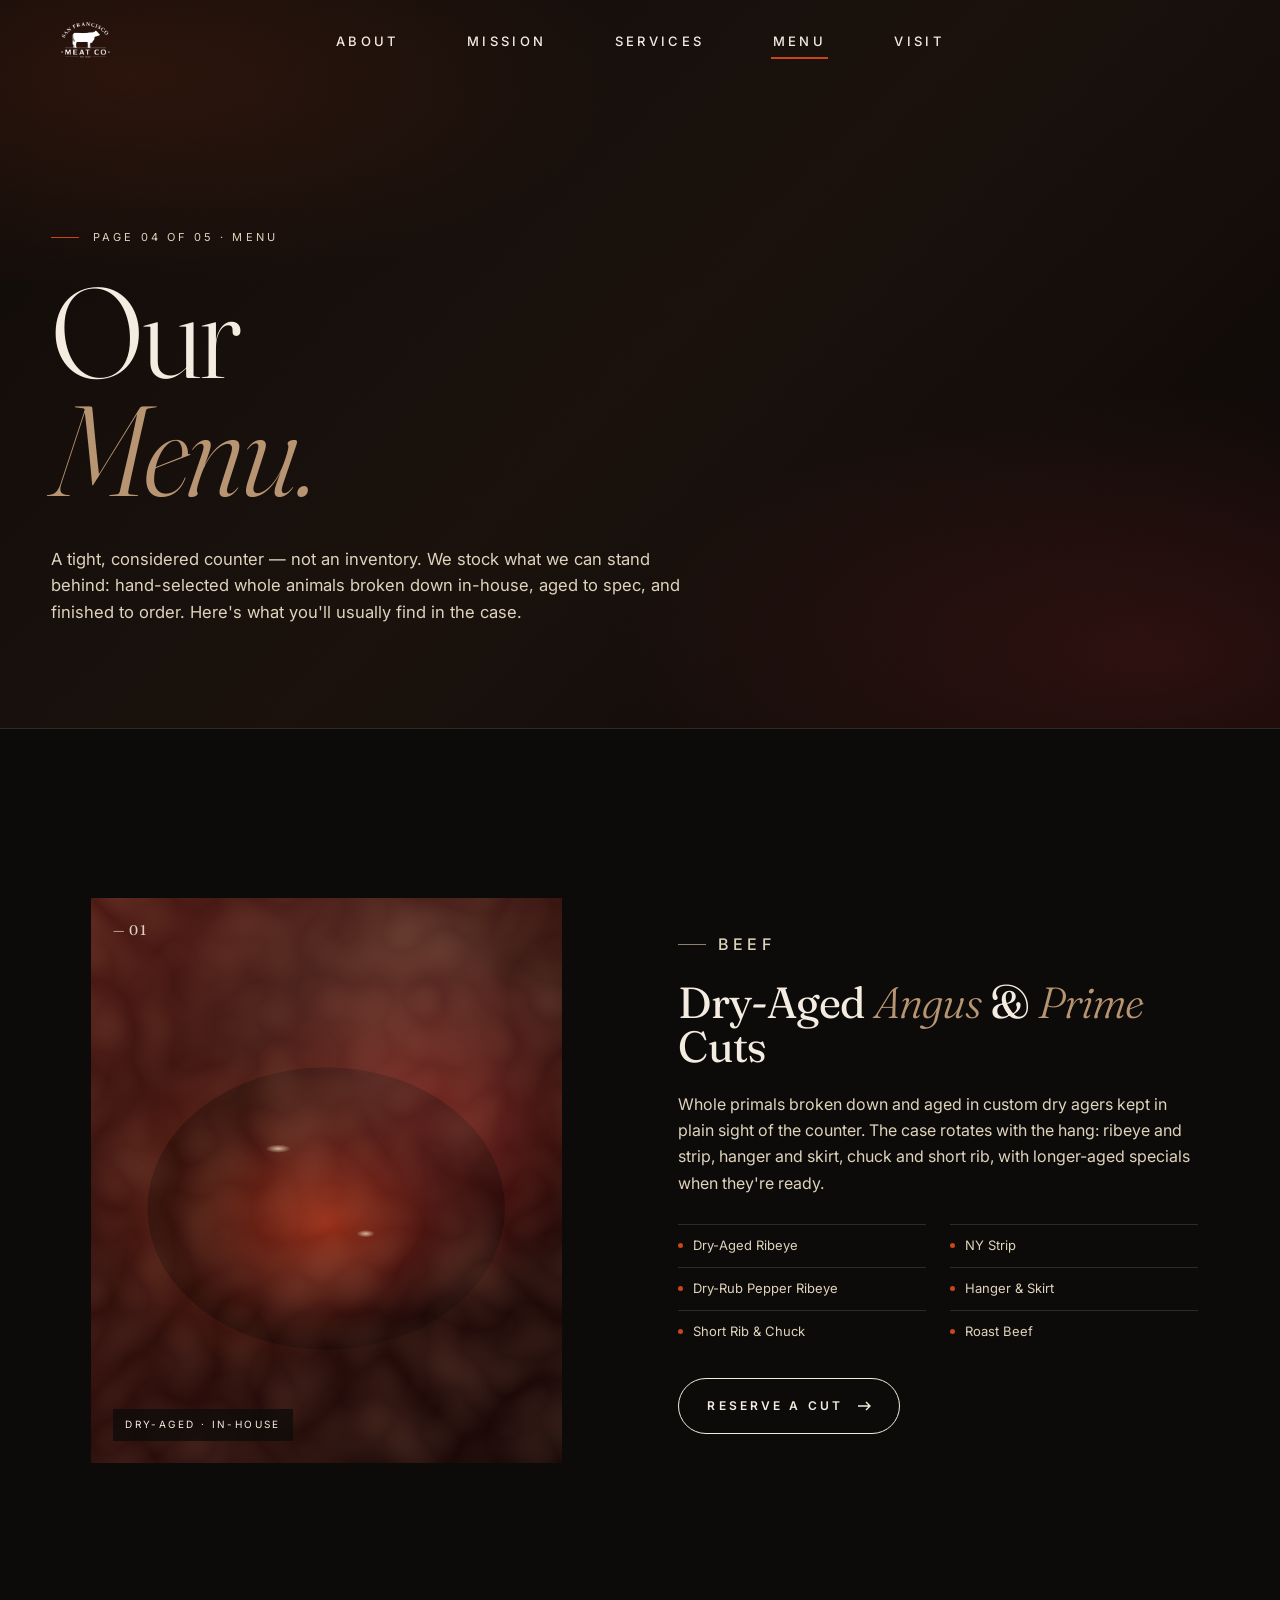
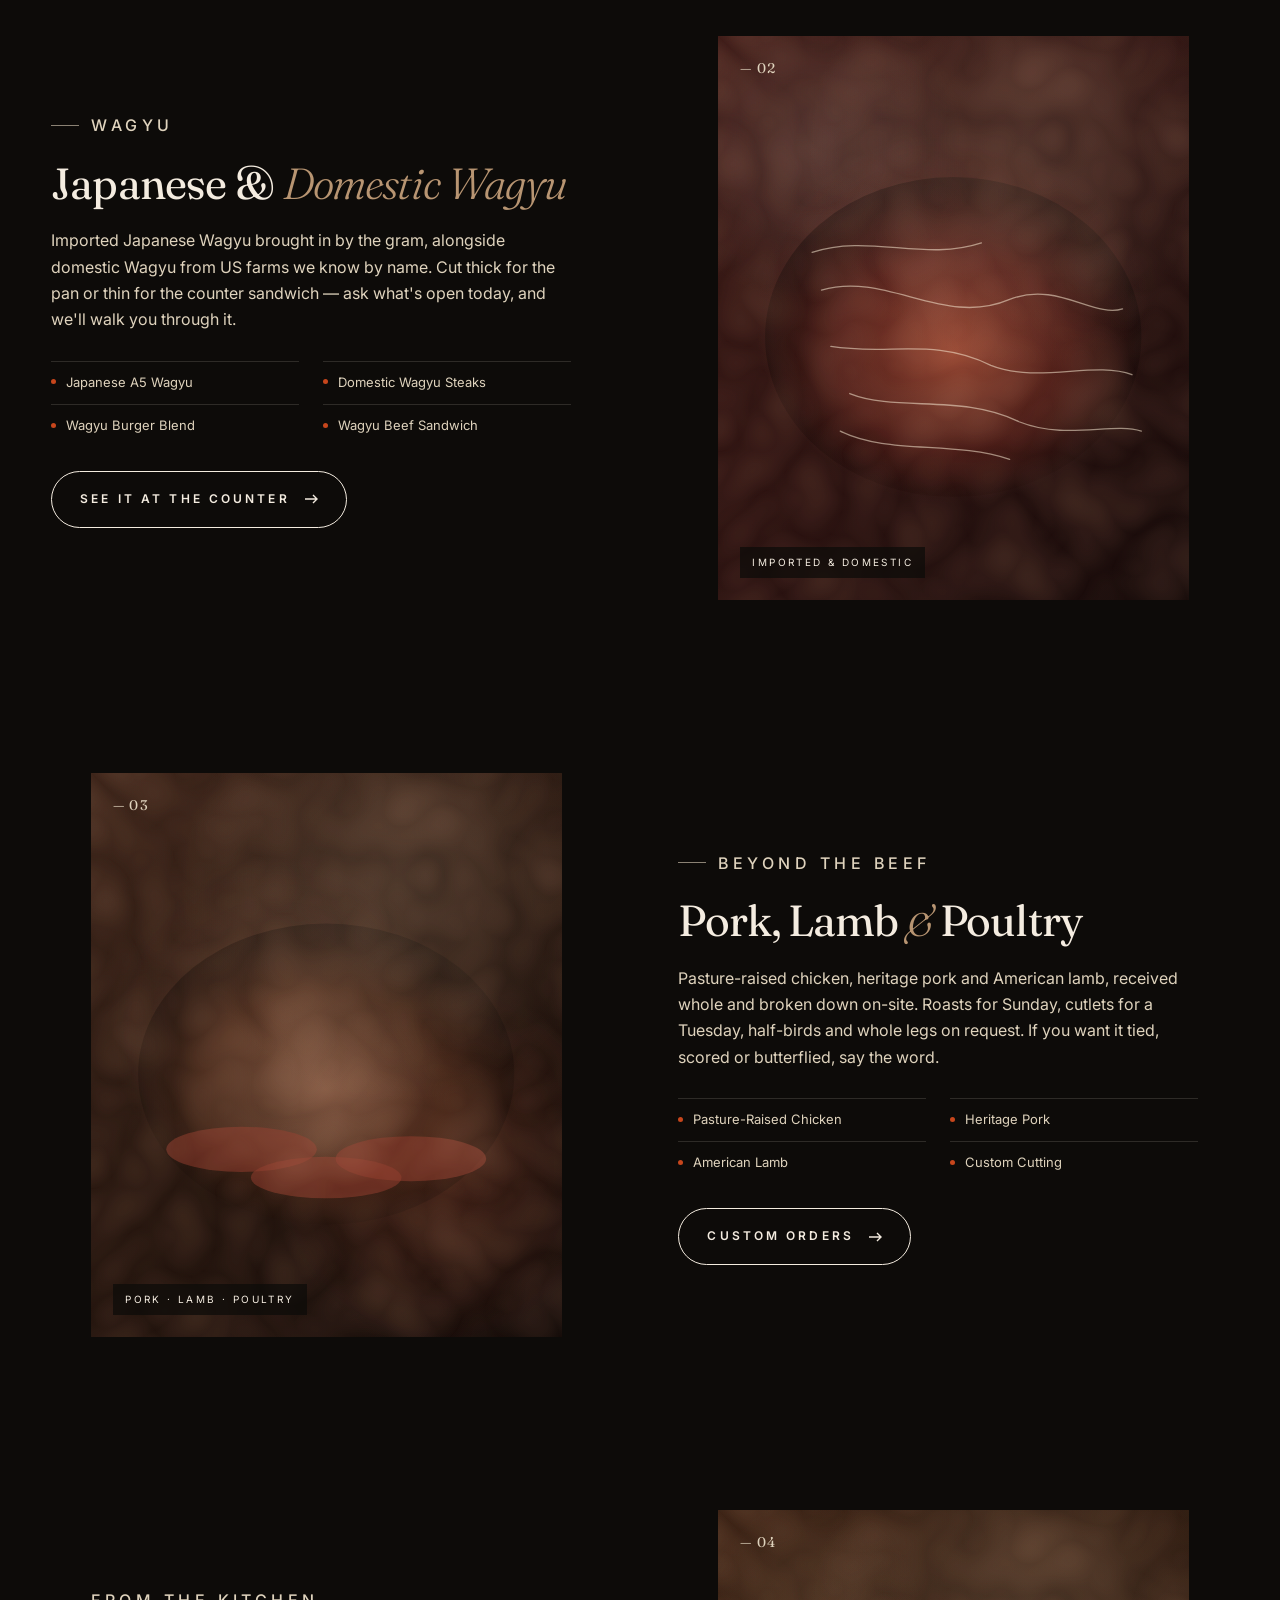
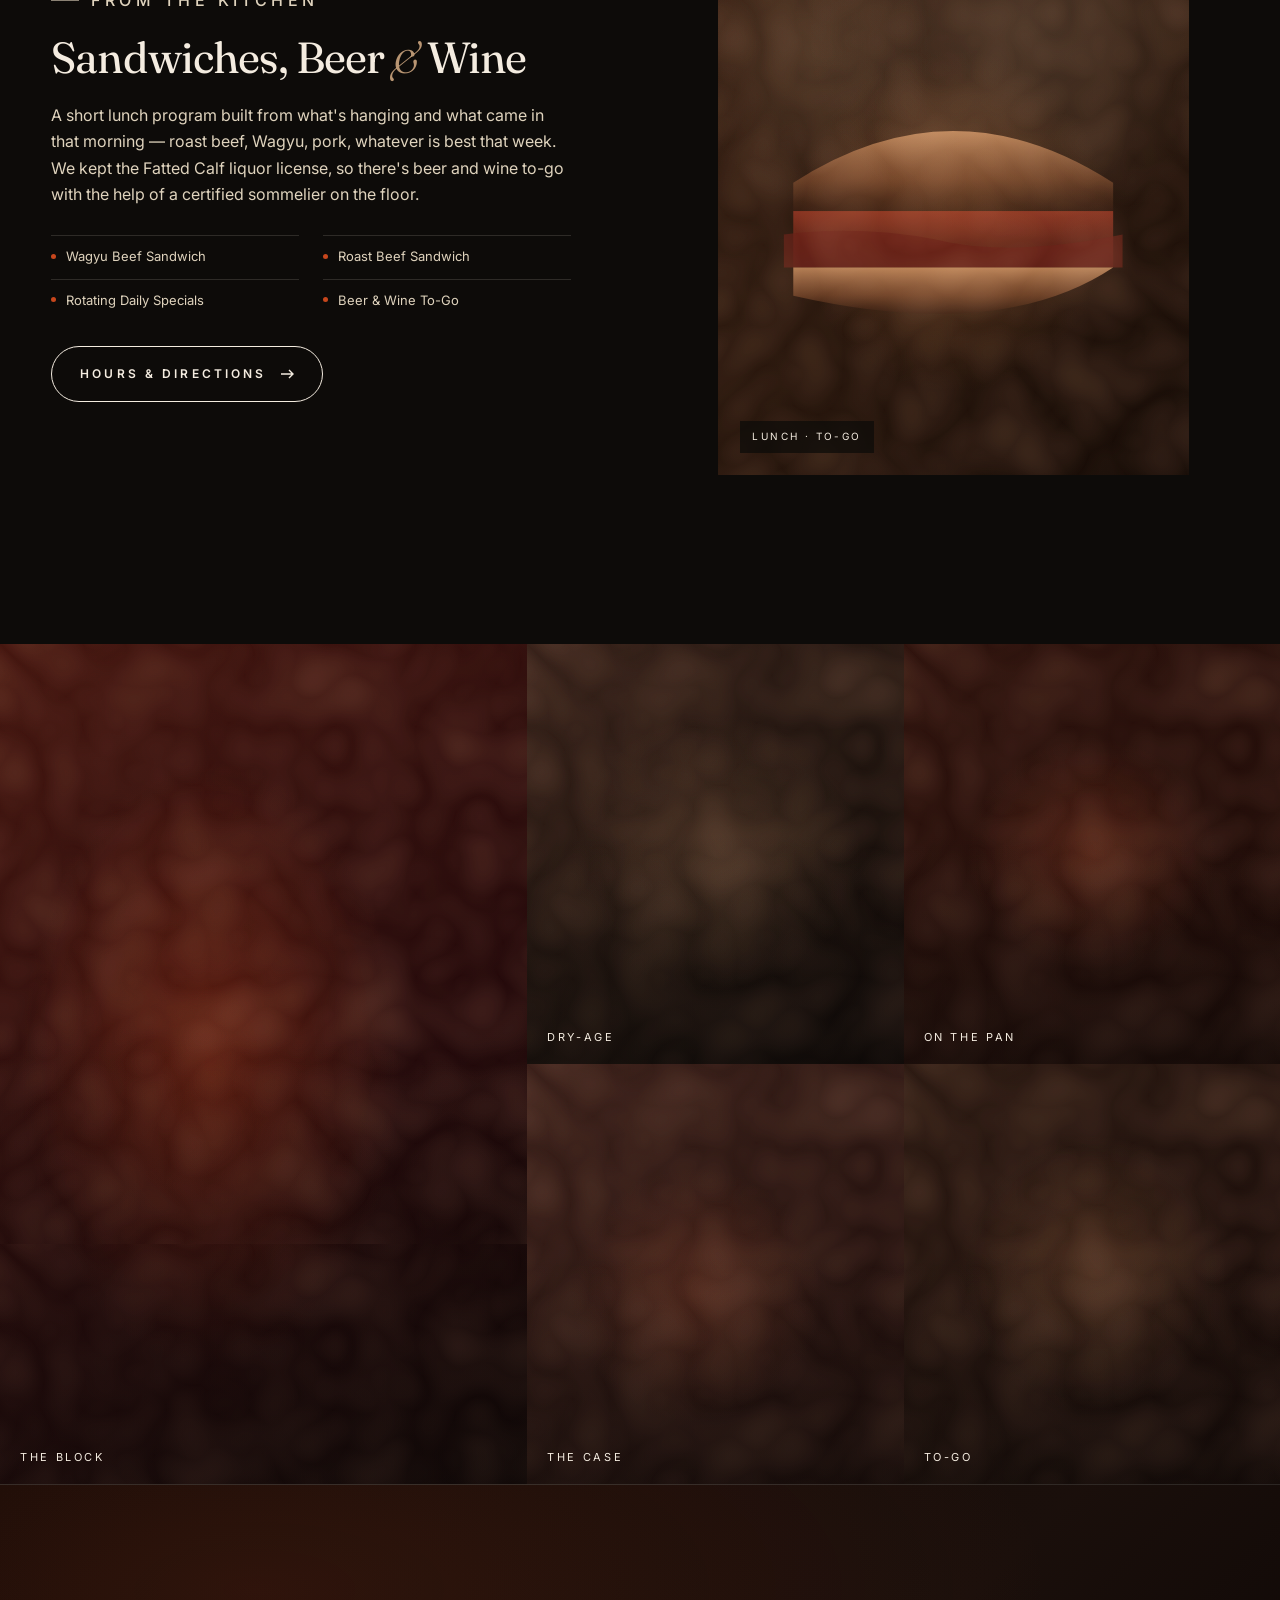
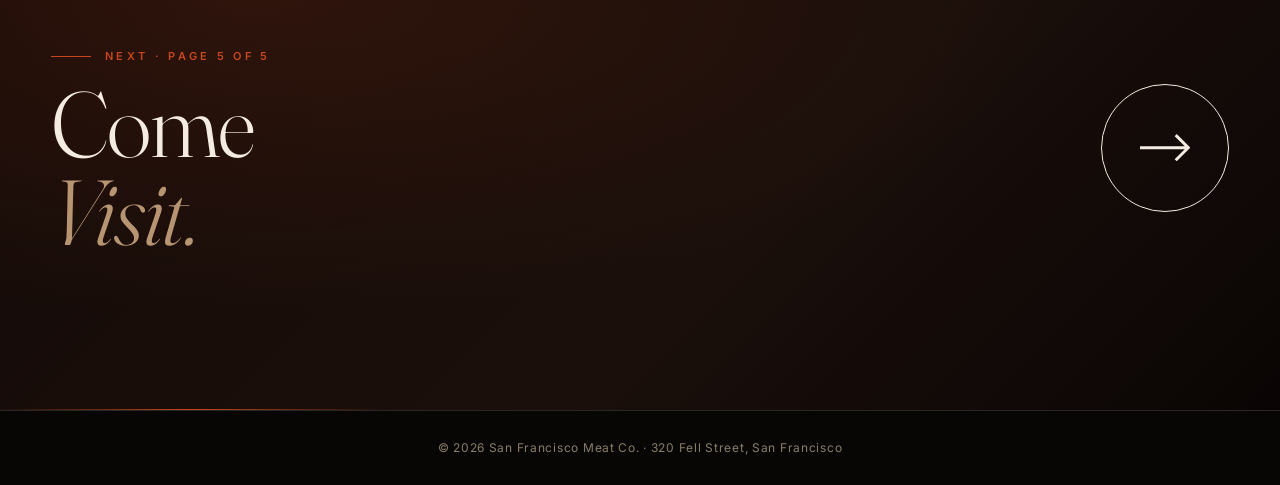
==== menu.html @ ff07212f "chore(footer): remove the 4-column footer grid Drop the Explore/Visit/Hours/brand footer block from " ====
<!doctype html>
<html lang="en">
<head>
<meta charset="utf-8"/>
<meta name="viewport" content="width=device-width,initial-scale=1,viewport-fit=cover"/>
<meta name="theme-color" content="#0d0b09"/>
<title>Menu — San Francisco Meat Co.</title>
<meta name="description" content="Dry-aged Angus, Japanese and domestic Wagyu, pork, lamb, poultry and sandwiches at the Hayes Valley counter."/>
<link rel="canonical" href="https://sfmeatco.com/menu.html"/>
<meta property="og:type" content="website"/>
<meta property="og:title" content="Menu — San Francisco Meat Co."/>
<meta property="og:description" content="Dry-aged Angus, Japanese and domestic Wagyu, pork, lamb, poultry and sandwiches at the Hayes Valley counter."/>
<meta property="og:site_name" content="San Francisco Meat Co."/>
<link rel="preconnect" href="https://fonts.googleapis.com" crossorigin/>
<link rel="preconnect" href="https://fonts.gstatic.com" crossorigin/>
<link href="https://fonts.googleapis.com/css2?family=Fraunces:ital,opsz,wght@0,9..144,300;0,9..144,400;0,9..144,500;0,9..144,600;0,9..144,700;0,9..144,800;1,9..144,400&family=Inter:wght@300;400;500;600;700&display=swap" rel="stylesheet"/>
<link rel="stylesheet" href="styles.css"/>
</head>
<body>
<header class="nav" id="nav">
  <a class="brand" href="index.html" aria-label="San Francisco Meat Co. — home">
    <img class="brand-logo" src="assets/logo.png" alt="San Francisco Meat Co." width="140" height="88"/>
  </a>
  <nav class="nav-links" aria-label="Primary">
    <a href="index.html"    data-page="index.html">About</a>
    <a href="mission.html"  data-page="mission.html">Mission</a>
    <a href="services.html" data-page="services.html">Services</a>
    <a href="menu.html"     data-page="menu.html">Menu</a>
    <a href="visit.html"    data-page="visit.html">Visit</a>
  </nav>
  <button class="menu-btn" aria-label="Toggle menu" aria-expanded="false" id="menuBtn">
    <span></span><span></span><span></span>
  </button>
</header>

<aside class="mobile-sheet" aria-hidden="true">
  <nav aria-label="Mobile">
    <a href="index.html"    data-page="index.html">About</a>
    <a href="mission.html"  data-page="mission.html">Mission</a>
    <a href="services.html" data-page="services.html">Services</a>
    <a href="menu.html"     data-page="menu.html">Menu</a>
    <a href="visit.html"    data-page="visit.html">Visit</a>
  </nav>
  <div class="meta">
    Hayes Valley · San Francisco
    <a href="tel:+14155292349">(415) 529-2349</a>
    <a href="https://maps.google.com/?q=320+Fell+Street+San+Francisco" target="_blank" rel="noreferrer">320 Fell Street, SF 94102</a>
  </div>
</aside>
<main>
<section class="page-hero">
  <div class="wrap">
    <p class="page-crumb">Page 04 of 05 · Menu</p>
    <h1>Our<br/><em>Menu.</em></h1>
    <p class="page-lead">
      A tight, considered counter — not an inventory. We stock what we can stand
      behind: hand-selected whole animals broken down in-house, aged to spec, and
      finished to order. Here's what you'll usually find in the case.
    </p>
  </div>
</section>

<section class="sec sec-dark products" id="products">
  <div class="wrap">
    <!-- Row 1 -->
    <article class="product-row reveal">
      <figure class="pr-media">
        <span class="num">— 01</span>
        <div class="photo photo--beef" style="position:absolute;inset:0" role="img" aria-label="Dry-aged ribeye steak">
          <svg viewBox="0 0 500 600" preserveAspectRatio="xMidYMid slice" aria-hidden="true">
            <defs><radialGradient id="pr1" cx="50%" cy="55%" r="48%"><stop offset="0%" stop-color="#b4381e" stop-opacity=".7"/><stop offset="60%" stop-color="#4a140f" stop-opacity=".55"/><stop offset="100%" stop-color="#000" stop-opacity=".3"/></radialGradient><radialGradient id="pr1b" cx="40%" cy="40%" r="12%"><stop offset="0%" stop-color="#f3e2bf" stop-opacity=".75"/><stop offset="100%" stop-color="#f3e2bf" stop-opacity="0"/></radialGradient></defs>
            <ellipse cx="250" cy="330" rx="190" ry="150" fill="url(#pr1)"/>
            <ellipse cx="210" cy="270" rx="55" ry="18" fill="url(#pr1b)"/>
            <ellipse cx="300" cy="360" rx="40" ry="16" fill="url(#pr1b)"/>
          </svg>
          <div class="glint"></div>
        </div>
        <span class="tag">Dry-Aged · In-House</span>
      </figure>
      <div class="pr-copy">
        <p class="eyebrow">Beef</p>
        <h3>Dry-Aged <em>Angus</em> &amp; <em>Prime</em> Cuts</h3>
        <p>Whole primals broken down and aged in custom dry agers kept in plain sight of the counter. The case rotates with the hang: ribeye and strip, hanger and skirt, chuck and short rib, with longer-aged specials when they're ready.</p>
        <ul class="list">
          <li>Dry-Aged Ribeye</li><li>NY Strip</li><li>Dry-Rub Pepper Ribeye</li>
          <li>Hanger &amp; Skirt</li><li>Short Rib &amp; Chuck</li><li>Roast Beef</li>
        </ul>
        <a class="btn" href="visit.html">Reserve a Cut <svg class="arrow" viewBox="0 0 14 10" fill="none"><path d="M1 5h12M9 1l4 4-4 4" stroke="currentColor" stroke-width="1.4"/></svg></a>
      </div>
    </article>

    <!-- Row 2 -->
    <article class="product-row rev reveal">
      <figure class="pr-media">
        <span class="num">— 02</span>
        <div class="photo photo--wagyu" style="position:absolute;inset:0" role="img" aria-label="Marbled Wagyu beef cut">
          <svg viewBox="0 0 500 600" preserveAspectRatio="xMidYMid slice" aria-hidden="true">
            <defs><radialGradient id="pr2" cx="50%" cy="55%" r="52%"><stop offset="0%" stop-color="#c25c3e" stop-opacity=".6"/><stop offset="60%" stop-color="#5a1a14" stop-opacity=".45"/><stop offset="100%" stop-color="#000" stop-opacity=".3"/></radialGradient></defs>
            <ellipse cx="250" cy="320" rx="200" ry="170" fill="url(#pr2)"/>
            <g stroke="#f6e8cf" stroke-opacity=".55" fill="none" stroke-width="1.4" stroke-linecap="round">
              <path d="M110,270 C 180,250 240,310 310,280 C 360,260 400,300 430,290"/>
              <path d="M120,330 C 180,340 230,320 290,350 C 340,370 400,345 440,360"/>
              <path d="M140,380 C 190,400 260,380 320,410 C 370,430 420,410 450,420"/>
              <path d="M100,230 C 160,210 220,240 280,220"/>
              <path d="M130,420 C 180,445 250,430 310,450"/>
            </g>
          </svg>
          <div class="glint"></div>
        </div>
        <span class="tag">Imported &amp; Domestic</span>
      </figure>
      <div class="pr-copy">
        <p class="eyebrow">Wagyu</p>
        <h3>Japanese &amp; <em>Domestic Wagyu</em></h3>
        <p>Imported Japanese Wagyu brought in by the gram, alongside domestic Wagyu from US farms we know by name. Cut thick for the pan or thin for the counter sandwich — ask what's open today, and we'll walk you through it.</p>
        <ul class="list">
          <li>Japanese A5 Wagyu</li><li>Domestic Wagyu Steaks</li>
          <li>Wagyu Burger Blend</li><li>Wagyu Beef Sandwich</li>
        </ul>
        <a class="btn" href="visit.html">See It at the Counter <svg class="arrow" viewBox="0 0 14 10" fill="none"><path d="M1 5h12M9 1l4 4-4 4" stroke="currentColor" stroke-width="1.4"/></svg></a>
      </div>
    </article>

    <!-- Row 3 -->
    <article class="product-row reveal">
      <figure class="pr-media">
        <span class="num">— 03</span>
        <div class="photo photo--pork" style="position:absolute;inset:0" role="img" aria-label="Pork, lamb and poultry cuts">
          <svg viewBox="0 0 500 600" preserveAspectRatio="xMidYMid slice" aria-hidden="true">
            <defs><radialGradient id="pr3" cx="50%" cy="55%" r="55%"><stop offset="0%" stop-color="#d49572" stop-opacity=".45"/><stop offset="60%" stop-color="#4a2615" stop-opacity=".45"/><stop offset="100%" stop-color="#000" stop-opacity=".3"/></radialGradient></defs>
            <ellipse cx="250" cy="320" rx="200" ry="160" fill="url(#pr3)"/>
            <g fill="#8c3a2a" fill-opacity=".55"><ellipse cx="160" cy="400" rx="80" ry="24"/><ellipse cx="250" cy="430" rx="80" ry="22"/><ellipse cx="340" cy="410" rx="80" ry="24"/></g>
          </svg>
          <div class="glint"></div>
        </div>
        <span class="tag">Pork · Lamb · Poultry</span>
      </figure>
      <div class="pr-copy">
        <p class="eyebrow">Beyond The Beef</p>
        <h3>Pork, Lamb <em>&amp;</em> Poultry</h3>
        <p>Pasture-raised chicken, heritage pork and American lamb, received whole and broken down on-site. Roasts for Sunday, cutlets for a Tuesday, half-birds and whole legs on request. If you want it tied, scored or butterflied, say the word.</p>
        <ul class="list">
          <li>Pasture-Raised Chicken</li><li>Heritage Pork</li>
          <li>American Lamb</li><li>Custom Cutting</li>
        </ul>
        <a class="btn" href="services.html">Custom Orders <svg class="arrow" viewBox="0 0 14 10" fill="none"><path d="M1 5h12M9 1l4 4-4 4" stroke="currentColor" stroke-width="1.4"/></svg></a>
      </div>
    </article>

    <!-- Row 4 -->
    <article class="product-row rev reveal">
      <figure class="pr-media">
        <span class="num">— 04</span>
        <div class="photo photo--sandwich" style="position:absolute;inset:0" role="img" aria-label="Butcher sandwich">
          <svg viewBox="0 0 500 600" preserveAspectRatio="xMidYMid slice" aria-hidden="true">
            <defs><linearGradient id="pr4a" x1="0" x2="0" y1="0" y2="1"><stop offset="0%" stop-color="#d49462" stop-opacity=".8"/><stop offset="60%" stop-color="#8c5230" stop-opacity=".6"/><stop offset="100%" stop-color="#3a1d10" stop-opacity=".5"/></linearGradient><linearGradient id="pr4b" x1="0" x2="0" y1="0" y2="1"><stop offset="0%" stop-color="#a63a24" stop-opacity=".75"/><stop offset="100%" stop-color="#5a1a14" stop-opacity=".55"/></linearGradient></defs>
            <path d="M80 290 Q 250 180 420 290 L 420 320 L 80 320 Z" fill="url(#pr4a)"/>
            <rect x="80" y="320" width="340" height="60" fill="url(#pr4b)"/>
            <path d="M70 345 Q 150 335 230 350 Q 310 370 430 345 L 430 380 L 70 380 Z" fill="#6b2016" fill-opacity=".65"/>
            <path d="M80 380 L 420 380 Q 300 460 80 410 Z" fill="url(#pr4a)"/>
          </svg>
          <div class="glint"></div>
        </div>
        <span class="tag">Lunch · To-Go</span>
      </figure>
      <div class="pr-copy">
        <p class="eyebrow">From The Kitchen</p>
        <h3>Sandwiches, Beer <em>&amp;</em> Wine</h3>
        <p>A short lunch program built from what's hanging and what came in that morning — roast beef, Wagyu, pork, whatever is best that week. We kept the Fatted Calf liquor license, so there's beer and wine to-go with the help of a certified sommelier on the floor.</p>
        <ul class="list">
          <li>Wagyu Beef Sandwich</li><li>Roast Beef Sandwich</li>
          <li>Rotating Daily Specials</li><li>Beer &amp; Wine To-Go</li>
        </ul>
        <a class="btn" href="visit.html">Hours &amp; Directions <svg class="arrow" viewBox="0 0 14 10" fill="none"><path d="M1 5h12M9 1l4 4-4 4" stroke="currentColor" stroke-width="1.4"/></svg></a>
      </div>
    </article>
  </div>
</section>

<section class="strip" aria-hidden="true">
  <div class="strip-grid">
    <div class="strip-cell wide"><div class="photo photo--strip1" style="position:absolute;inset:0"></div><span class="label">The Block</span></div>
    <div class="strip-cell"><div class="photo photo--strip2" style="position:absolute;inset:0"></div><span class="label">Dry-Age</span></div>
    <div class="strip-cell"><div class="photo photo--strip3" style="position:absolute;inset:0"></div><span class="label">On The Pan</span></div>
    <div class="strip-cell"><div class="photo photo--strip4" style="position:absolute;inset:0"></div><span class="label">The Case</span></div>
    <div class="strip-cell"><div class="photo photo--strip5" style="position:absolute;inset:0"></div><span class="label">To-Go</span></div>
  </div>
</section>

<a class="next-page" href="visit.html" aria-label="Next: Visit">
  <div class="wrap next-page-inner">
    <div>
      <span class="np-eyebrow">Next · Page 5 of 5</span>
      <h2 style="margin-top:16px">Come<br/><em>Visit.</em></h2>
    </div>
    <div></div>
    <span class="np-arrow" aria-hidden="true"><svg viewBox="0 0 24 14" fill="none" aria-hidden="true"><path d="M0 7h22M17 1l6 6-6 6" stroke="currentColor" stroke-width="1.4" fill="none"/></svg></span>
  </div>
</a>
</main>
<footer class="footer-mini">
  <div class="wrap">
    <div>© <span id="yr">2026</span> San Francisco Meat Co. · 320 Fell Street, San Francisco</div>
  </div>
</footer>
<script src="script.js" defer></script>
</body>
</html>
---- styles.css ----
:root{
  --ink:#0d0b09;
  --ink-2:#171310;
  --ink-3:#211b16;
  --paper:#f4ece0;
  --paper-2:#e9dec9;
  --cream:#f8f2e6;
  --bone:#dfd3bd;
  --tan:#b89572;
  --rust:#8a2a2a;
  --burgundy:#5a1a1a;
  --blood:#651717;
  --ember:#c7461c;
  --iron:#2a211c;
  --line:rgba(244,236,224,.14);
  --line-ink:rgba(13,11,9,.12);
  --serif:"Fraunces", "Playfair Display", Georgia, serif;
  --sans:"Inter", system-ui, -apple-system, "Segoe UI", Roboto, Arial, sans-serif;
  --maxw:1440px;
  --gutter:clamp(20px, 4vw, 56px);
  --radius:0px;
  --t:cubic-bezier(.22,.61,.36,1);
}
*{box-sizing:border-box}
html{scroll-behavior:smooth; -webkit-text-size-adjust:100%}
body{
  margin:0;
  font-family:var(--sans);
  background:var(--ink);
  color:var(--paper);
  font-weight:400;
  font-size:16px;
  line-height:1.55;
  -webkit-font-smoothing:antialiased;
  -moz-osx-font-smoothing:grayscale;
  overflow-x:hidden;
}
img{max-width:100%; display:block}
a{color:inherit; text-decoration:none}
button{font:inherit; cursor:pointer; border:0; background:none; color:inherit}
h1,h2,h3,h4{font-family:var(--serif); font-weight:500; letter-spacing:-0.015em; line-height:1.02; margin:0}
h1{font-size:clamp(44px, 9vw, 160px); font-weight:400}
h2{font-size:clamp(36px, 6.2vw, 96px); font-weight:400}
h3{font-size:clamp(26px, 3.4vw, 48px); font-weight:400}
p{margin:0}

.wrap{max-width:var(--maxw); margin:0 auto; padding:0 var(--gutter)}
.eyebrow{
  font-family:var(--sans);
  font-size:11px;
  letter-spacing:.28em;
  text-transform:uppercase;
  font-weight:500;
  color:var(--bone);
  display:inline-flex; align-items:center; gap:12px;
}
.eyebrow::before{content:""; display:block; width:28px; height:1px; background:currentColor; opacity:.6}
.rule{height:1px; background:var(--line); border:0; margin:0}
.rule-ink{height:1px; background:var(--line-ink); border:0; margin:0}

/* ============ NAV ============ */
.nav{
  position:fixed; top:0; left:0; right:0; z-index:50;
  display:grid; grid-template-columns: 1fr auto 1fr;
  align-items:center;
  padding:18px var(--gutter);
  mix-blend-mode:normal;
  transition:background .4s var(--t), backdrop-filter .4s var(--t), padding .4s var(--t), border-color .4s var(--t);
  border-bottom:1px solid transparent;
}
.nav .brand{justify-self:start}
.nav .nav-links{justify-self:center}
.nav .menu-btn{justify-self:end}
.nav.is-stuck{
  background:rgba(13,11,9,.82);
  backdrop-filter:saturate(140%) blur(14px);
  -webkit-backdrop-filter:saturate(140%) blur(14px);
  border-bottom-color:var(--line);
  padding:16px var(--gutter);
}
/* brand sits on the left of the nav grid */
.brand{
  display:flex; align-items:center; gap:14px;
  flex-shrink:0;
}
.brand-mark{
  width:36px; height:36px; display:grid; place-items:center;
  border:1px solid var(--paper); border-radius:50%;
  font-family:var(--serif); font-size:16px; font-weight:500; letter-spacing:0;
  flex-shrink:0;
}
.brand-word{white-space:nowrap; line-height:1.1}
.brand-word small{display:block; font-family:var(--sans); font-size:9px; letter-spacing:.32em; text-transform:uppercase; color:var(--bone); margin-top:3px; white-space:nowrap}

.nav-links{
  display:flex; align-items:center;
  gap:clamp(32px, 5vw, 72px);
  flex-shrink:0;
}
.nav-links a{
  font-size:13px; letter-spacing:.26em; text-transform:uppercase; font-weight:500;
  color:var(--paper);
  position:relative; padding:8px 2px;
  white-space:nowrap;
  transition:color .3s var(--t);
}
.nav-links a::after{
  content:""; position:absolute; left:50%; right:50%; bottom:0;
  height:2px; background:var(--ember);
  transition:left .4s var(--t), right .4s var(--t);
}
.nav-links a:hover,
.nav-links a.active{color:var(--paper)}
.nav-links a:hover::after,
.nav-links a.active::after{left:0; right:0}

.nav-cta{display:none}
.menu-btn{display:none}

@media (max-width: 960px){
  .nav{grid-template-columns: 1fr auto}
  .nav-links{display:none}
  .menu-btn{
    display:flex; flex-direction:column; gap:5px; padding:10px;
    position:relative; z-index:60;
  }
  .menu-btn span{width:22px; height:1px; background:var(--paper); transition:transform .4s var(--t), opacity .3s}
  .menu-open .menu-btn span:nth-child(1){transform:translateY(6px) rotate(45deg)}
  .menu-open .menu-btn span:nth-child(2){opacity:0}
  .menu-open .menu-btn span:nth-child(3){transform:translateY(-6px) rotate(-45deg)}
}

.mobile-sheet{
  position:fixed; inset:0; z-index:45;
  background:var(--ink);
  padding:120px var(--gutter) 40px;
  transform:translateY(-100%);
  transition:transform .55s var(--t), visibility 0s linear .55s;
  display:flex; flex-direction:column; justify-content:space-between;
  visibility:hidden;
  pointer-events:none;
  overflow-y:auto;
}
.menu-open .mobile-sheet{
  transform:translateY(0);
  visibility:visible;
  pointer-events:auto;
  transition:transform .55s var(--t), visibility 0s;
}
.mobile-sheet nav{display:flex; flex-direction:column; gap:4px}
.mobile-sheet nav a{
  font-family:var(--serif); font-size:38px; padding:14px 0;
  border-bottom:1px solid var(--line);
}
.mobile-sheet .meta{font-size:12px; color:var(--bone); letter-spacing:.14em; text-transform:uppercase; margin-top:40px}
.mobile-sheet .meta a{display:block; font-family:var(--serif); text-transform:none; font-size:22px; letter-spacing:0; color:var(--paper); margin-top:8px}

/* ============ HERO ============ */
.hero{
  position:relative;
  min-height:100vh;
  min-height:100svh;
  overflow:hidden;
  display:flex; flex-direction:column; justify-content:flex-end;
  color:var(--paper);
  isolation:isolate;
  padding-top:150px;
}
@media (max-width: 720px){ .hero{padding-top:130px; min-height:92svh} }
.hero-media{
  position:absolute; inset:0; z-index:-1;
  background:
    radial-gradient(ellipse at 20% 10%, rgba(199,70,28,.18), transparent 55%),
    radial-gradient(ellipse at 80% 90%, rgba(90,26,26,.35), transparent 60%),
    #0b0907;
}
.hero-img{
  position:absolute; inset:0; width:100%; height:100%;
  object-fit:cover; object-position:center 35%;
  transform:scale(1.08);
  transition:transform 1.6s var(--t);
  filter:saturate(.85) contrast(1.05) brightness(.72);
}
.loaded .hero-img{transform:scale(1)}
/* photographic stand-ins (CSP-safe) */
.photo{
  position:absolute; inset:0; width:100%; height:100%;
  background:
    radial-gradient(ellipse 70% 55% at 30% 35%, rgba(199,70,28,.22), transparent 60%),
    radial-gradient(ellipse 60% 50% at 72% 70%, rgba(90,26,26,.65), transparent 65%),
    radial-gradient(ellipse 90% 80% at 50% 100%, rgba(0,0,0,.75), transparent 70%),
    linear-gradient(135deg, #2b1612 0%, #3a1a14 35%, #1a0d0a 70%, #0b0605 100%);
  overflow:hidden;
}
.photo::before{
  content:""; position:absolute; inset:0; opacity:.45; mix-blend-mode:overlay;
  background-image:url("data:image/svg+xml;utf8,<svg xmlns='http://www.w3.org/2000/svg' width='400' height='400'><filter id='n'><feTurbulence type='fractalNoise' baseFrequency='0.75' numOctaves='3' stitchTiles='stitch'/><feColorMatrix values='0 0 0 0 .35  0 0 0 0 .14  0 0 0 0 .1  0 0 0 .7 0'/></filter><rect width='100%' height='100%' filter='url(%23n)'/></svg>");
}
.photo::after{
  content:""; position:absolute; inset:0; opacity:.6; mix-blend-mode:screen;
  background-image:url("data:image/svg+xml;utf8,<svg xmlns='http://www.w3.org/2000/svg' width='600' height='600'><filter id='m'><feTurbulence type='turbulence' baseFrequency='0.012' numOctaves='2' seed='7'/><feColorMatrix values='0 0 0 0 .78  0 0 0 0 .35  0 0 0 0 .2  0 0 0 .35 0'/></filter><rect width='100%' height='100%' filter='url(%23m)'/></svg>");
}
.photo svg{position:absolute; inset:0; width:100%; height:100%; display:block}
.photo .glint{position:absolute; inset:0; background:radial-gradient(circle at 65% 20%, rgba(255,220,180,.14), transparent 40%)}
.photo--beef{background:
  radial-gradient(ellipse 60% 50% at 35% 55%, rgba(199,70,28,.3), transparent 60%),
  radial-gradient(ellipse 65% 55% at 70% 40%, rgba(132,24,24,.65), transparent 60%),
  linear-gradient(140deg, #4a1a14 0%, #2a0d0a 55%, #140706 100%);
}
.photo--wagyu{background:
  radial-gradient(ellipse 70% 55% at 50% 50%, rgba(214,120,100,.3), transparent 60%),
  radial-gradient(ellipse 60% 50% at 20% 20%, rgba(255,245,230,.14), transparent 55%),
  linear-gradient(135deg, #3a1a16 0%, #2a1210 50%, #130908 100%);
}
.photo--pork{background:
  radial-gradient(ellipse 60% 50% at 40% 45%, rgba(220,165,130,.22), transparent 60%),
  radial-gradient(ellipse 60% 55% at 75% 70%, rgba(90,45,30,.55), transparent 60%),
  linear-gradient(140deg, #3a251a 0%, #22140d 55%, #0f0806 100%);
}
.photo--sandwich{background:
  radial-gradient(ellipse 60% 55% at 50% 55%, rgba(214,145,80,.3), transparent 55%),
  radial-gradient(ellipse 50% 55% at 20% 25%, rgba(255,230,180,.12), transparent 50%),
  linear-gradient(140deg, #3a2416 0%, #26160c 55%, #130a05 100%);
}
.photo--kitchen{background:
  radial-gradient(ellipse 60% 50% at 35% 40%, rgba(199,100,60,.25), transparent 55%),
  radial-gradient(ellipse 60% 60% at 75% 85%, rgba(50,25,20,.75), transparent 60%),
  linear-gradient(135deg, #28150f 0%, #180a07 55%, #0a0403 100%);
}
.photo--counter{background:
  radial-gradient(ellipse 70% 60% at 50% 50%, rgba(165,90,55,.28), transparent 60%),
  radial-gradient(ellipse 60% 50% at 10% 10%, rgba(255,235,200,.1), transparent 50%),
  linear-gradient(135deg, #2e1912 0%, #1a0d0a 55%, #0b0505 100%);
}
.photo--city{background:
  radial-gradient(ellipse 60% 55% at 50% 25%, rgba(230,180,140,.22), transparent 60%),
  radial-gradient(ellipse 70% 60% at 50% 100%, rgba(60,30,22,.85), transparent 55%),
  linear-gradient(180deg, #4a3220 0%, #2a1912 50%, #0f0806 100%);
}
.photo--strip1{background:
  radial-gradient(ellipse 60% 60% at 40% 50%, rgba(199,70,28,.3), transparent 60%),
  linear-gradient(140deg, #42160f 0%, #22090a 60%, #0f0505 100%);
}
.photo--strip2{background:
  radial-gradient(ellipse 70% 60% at 50% 50%, rgba(180,140,100,.22), transparent 55%),
  linear-gradient(140deg, #35221a 0%, #1a110c 60%, #0b0605 100%);
}
.photo--strip3{background:
  radial-gradient(ellipse 60% 50% at 50% 50%, rgba(220,100,60,.22), transparent 55%),
  linear-gradient(140deg, #2d130d 0%, #180805 100%);
}
.photo--strip4{background:
  radial-gradient(ellipse 60% 55% at 45% 55%, rgba(165,85,55,.28), transparent 55%),
  linear-gradient(140deg, #38201a 0%, #180a08 100%);
}
.photo--strip5{background:
  radial-gradient(ellipse 65% 60% at 50% 50%, rgba(200,140,90,.22), transparent 55%),
  linear-gradient(140deg, #2a1a12 0%, #130806 100%);
}
.hero-vignette{
  position:absolute; inset:0;
  background:
    linear-gradient(180deg, rgba(13,11,9,.55) 0%, rgba(13,11,9,.0) 20%, rgba(13,11,9,.1) 50%, rgba(13,11,9,.85) 100%),
    linear-gradient(90deg, rgba(13,11,9,.55), rgba(13,11,9,0) 55%);
  pointer-events:none;
}
.hero-grain{
  position:absolute; inset:0; pointer-events:none; opacity:.08;
  background-image:url("data:image/svg+xml;utf8,<svg xmlns='http://www.w3.org/2000/svg' width='140' height='140'><filter id='n'><feTurbulence type='fractalNoise' baseFrequency='0.9' numOctaves='2' stitchTiles='stitch'/><feColorMatrix values='0 0 0 0 1 0 0 0 0 1 0 0 0 0 1 0 0 0 .9 0'/></filter><rect width='100%' height='100%' filter='url(%23n)'/></svg>");
  mix-blend-mode:overlay;
}

.hero-top{
  position:absolute; top:98px; left:0; right:0; z-index:2;
  display:flex; justify-content:space-between; align-items:center;
  padding:0 var(--gutter);
  font-size:11px; letter-spacing:.26em; text-transform:uppercase; color:var(--bone);
  pointer-events:none;
  max-width:var(--maxw); margin:0 auto;
}
.hero-top span{display:inline-flex; align-items:center; gap:14px}
.hero-top span::before{content:""; width:40px; height:1px; background:var(--bone)}
@media (max-width: 720px){
  .hero-top{top:88px; font-size:9px}
  .hero-top span::before{width:16px}
}
@media (max-width: 520px){
  .hero-top span:last-child{display:none}
}

.hero-inner{
  position:relative;
  width:100%;
  padding: 0 var(--gutter) 48px;
  max-width:var(--maxw); margin:0 auto;
}
.hero-kicker{
  display:flex; align-items:center; gap:14px;
  margin-bottom:22px;
  opacity:0; transform:translateY(14px);
  animation:rise 1s var(--t) .3s forwards;
}
.hero-kicker .dot{width:7px; height:7px; border-radius:50%; background:var(--ember)}
.hero-kicker span{font-size:11px; letter-spacing:.3em; text-transform:uppercase; font-weight:500}
.hero-title{
  font-family:var(--serif); font-weight:300;
  font-size:clamp(44px, 8.4vw, 140px);
  line-height:.92; letter-spacing:-0.02em;
  margin:0 0 26px;
}
.hero-title .ampersand{font-style:italic; font-weight:300; color:var(--tan)}
.hero-title .block{display:block; overflow:hidden}
.hero-title .block i{display:inline-block; font-style:normal; transform:translateY(110%); animation:slideUp 1.2s var(--t) forwards}
.hero-title .block:nth-child(1) i{animation-delay:.1s}
.hero-title .block:nth-child(2) i{animation-delay:.25s}
.hero-title .block:nth-child(3) i{animation-delay:.4s}

.hero-sub{
  max-width:580px;
  font-size:clamp(14px, 1.2vw, 16px); line-height:1.55; color:var(--bone);
  margin:0 0 32px;
  opacity:0; transform:translateY(14px); animation:rise 1s var(--t) .9s forwards;
}
.hero-cta{
  display:flex; flex-wrap:wrap; gap:14px;
  opacity:0; transform:translateY(14px); animation:rise 1s var(--t) 1.1s forwards;
}
.btn{
  display:inline-flex; align-items:center; gap:14px;
  padding:18px 28px;
  font-size:12px; letter-spacing:.26em; text-transform:uppercase; font-weight:600;
  border:1px solid var(--paper); color:var(--paper); background:transparent;
  border-radius:999px;
  transition:background .35s var(--t), color .35s var(--t), transform .35s var(--t);
}
.btn:hover{background:var(--paper); color:var(--ink)}
.btn.solid{background:var(--paper); color:var(--ink)}
.btn.solid:hover{background:transparent; color:var(--paper)}
.btn.ember{background:var(--ember); border-color:var(--ember); color:var(--cream)}
.btn.ember:hover{background:transparent; color:var(--ember)}
.btn .arrow{width:14px; height:10px; transition:transform .35s var(--t)}
.btn:hover .arrow{transform:translateX(4px)}

.hero-meta{
  display:grid; grid-template-columns:repeat(4, 1fr);
  gap:0;
  border-top:1px solid var(--line);
  border-bottom:1px solid var(--line);
  margin-top:48px;
  opacity:0; transform:translateY(14px); animation:rise 1s var(--t) 1.3s forwards;
}
.hero-meta div{padding:18px 0; border-right:1px solid var(--line)}
.hero-meta div:last-child{border-right:0}
.hero-meta small{font-size:10px; letter-spacing:.28em; text-transform:uppercase; color:var(--bone); display:block; margin-bottom:6px}
.hero-meta strong{font-family:var(--serif); font-weight:400; font-size:clamp(15px, 1.4vw, 18px); letter-spacing:-.01em; white-space:nowrap}
@media (max-width: 720px){
  .hero-meta{grid-template-columns:repeat(2, 1fr)}
  .hero-meta div{padding:16px 14px}
  .hero-meta div:nth-child(2){border-right:0}
  .hero-meta div:nth-child(1),.hero-meta div:nth-child(2){border-bottom:1px solid var(--line)}
}

@keyframes rise{to{opacity:1; transform:translateY(0)}}
@keyframes slideUp{to{transform:translateY(0)}}

/* marquee */
.marquee{
  background:var(--ink-2);
  border-top:1px solid var(--line);
  border-bottom:1px solid var(--line);
  overflow:hidden;
  padding:22px 0;
}
.marquee-track{
  display:flex; gap:60px;
  white-space:nowrap;
  animation:slide 42s linear infinite;
  font-family:var(--serif); font-size:clamp(22px, 3vw, 44px); color:var(--bone);
  font-weight:300; letter-spacing:-.01em;
}
.marquee-track span{display:inline-flex; align-items:center; gap:60px}
.marquee-track em{font-style:italic; color:var(--tan); font-weight:300}
.marquee-track .d{width:8px; height:8px; border-radius:50%; background:var(--ember); display:inline-block}
@keyframes slide{to{transform:translateX(-50%)}}

/* ============ SECTIONS ============ */
section{position:relative}
.sec{padding:clamp(90px, 12vw, 180px) 0}
.sec-dark{background:var(--ink)}
.sec-paper{background:var(--paper); color:var(--ink-2)}
.sec-paper h1,.sec-paper h2,.sec-paper h3{color:var(--ink)}
.sec-paper .eyebrow{color:#5a4a38}
.sec-paper .btn{border-color:var(--ink); color:var(--ink)}
.sec-paper .btn:hover{background:var(--ink); color:var(--paper)}
.sec-paper .btn.solid{background:var(--ink); color:var(--paper)}
.sec-paper .btn.solid:hover{background:transparent; color:var(--ink)}

.section-head{
  display:grid; grid-template-columns:1fr 1fr; gap:40px;
  align-items:end;
  margin-bottom:72px;
}
.section-head .lead{max-width:520px; font-size:clamp(15px, 1.3vw, 17px); line-height:1.6}
.section-head .lead.ink{color:#44382a}
@media (max-width: 820px){ .section-head{grid-template-columns:1fr; margin-bottom:48px} }

/* intro */
.intro{
  display:grid; grid-template-columns:1.1fr 1fr;
  gap:clamp(32px, 6vw, 100px);
  align-items:center;
}
.intro-copy h2{margin-bottom:28px}
.intro-copy p{font-size:clamp(16px, 1.3vw, 19px); line-height:1.65; color:#3b2f22; max-width:540px}
.intro-copy p + p{margin-top:22px}
.intro-sign{
  margin-top:40px; display:flex; align-items:center; gap:18px;
  font-size:12px; letter-spacing:.22em; text-transform:uppercase; color:#5a4a38;
}
.intro-sign strong{font-family:var(--serif); text-transform:none; letter-spacing:-.01em; font-weight:500; font-size:22px; color:var(--ink)}
.intro-visual{
  position:relative;
  aspect-ratio: 4/5;
  background:#2b2017;
  overflow:hidden;
}
.intro-visual img{width:100%; height:100%; object-fit:cover; filter:saturate(.9) contrast(1.06)}
.intro-visual::after{
  content:""; position:absolute; inset:0;
  background:linear-gradient(180deg, transparent 40%, rgba(13,11,9,.35));
}
.intro-visual .tag{
  position:absolute; left:24px; bottom:24px; z-index:2;
  padding:10px 14px; background:rgba(13,11,9,.65); backdrop-filter:blur(6px);
  color:var(--paper); font-size:10px; letter-spacing:.26em; text-transform:uppercase;
}
.intro-visual .frame{position:absolute; inset:14px; border:1px solid rgba(244,236,224,.3); pointer-events:none}

@media (max-width: 900px){ .intro{grid-template-columns:1fr} .intro-visual{aspect-ratio:4/4} }

/* products — editorial alternating */
.products{position:relative}
.products .section-head{margin-bottom:96px}
.product-row{
  display:grid;
  grid-template-columns: 1fr 1fr;
  gap:clamp(32px, 6vw, 90px);
  align-items:center;
  margin-bottom:clamp(80px, 11vw, 160px);
}
.product-row:last-child{margin-bottom:0}
.product-row.rev .pr-media{order:2}
.pr-media{
  position:relative;
  aspect-ratio:5/6;
  overflow:hidden;
  background:#1a140f;
}
.pr-media img{
  width:100%; height:100%; object-fit:cover;
  transform:scale(1.05);
  transition:transform 1.4s var(--t), filter 1.2s var(--t);
  filter:saturate(.85) contrast(1.06);
}
.product-row:hover .pr-media img{transform:scale(1.0)}
.pr-media .num{
  position:absolute; top:22px; left:22px; z-index:2;
  font-family:var(--serif); font-size:14px; letter-spacing:.08em; color:var(--bone);
  font-feature-settings:"tnum" 1;
}
.pr-media .tag{
  position:absolute; bottom:22px; left:22px; z-index:2;
  padding:8px 12px; background:rgba(13,11,9,.75);
  font-size:10px; letter-spacing:.24em; text-transform:uppercase; color:var(--paper);
}

.pr-copy .eyebrow{margin-bottom:22px}
.pr-copy h3{margin-bottom:22px; letter-spacing:-.02em}
.pr-copy h3 em{font-style:italic; color:var(--tan); font-weight:300}
.pr-copy p{color:var(--bone); font-size:clamp(15px, 1.25vw, 17px); line-height:1.65; max-width:520px}
.pr-copy .list{list-style:none; margin:28px 0 36px; padding:0; display:grid; grid-template-columns:1fr 1fr; gap:12px 24px; max-width:520px}
.pr-copy .list li{font-size:13px; color:var(--bone); display:flex; align-items:center; gap:10px; border-top:1px solid var(--line); padding-top:10px}
.pr-copy .list li::before{content:""; width:5px; height:5px; background:var(--ember); border-radius:50%}

@media (max-width: 900px){
  .product-row{grid-template-columns:1fr}
  .product-row.rev .pr-media{order:0}
  .pr-copy .list{grid-template-columns:1fr}
}

/* craft stack */
.craft{
  background:linear-gradient(180deg, var(--ink) 0%, var(--ink-2) 100%);
  color:var(--paper);
  border-top:1px solid var(--line);
  border-bottom:1px solid var(--line);
}
.craft .grid3{
  display:grid; grid-template-columns:repeat(3, 1fr);
  gap:1px; background:var(--line);
  margin-top:60px;
  border:1px solid var(--line);
}
.craft .cell{
  background:var(--ink);
  padding:48px 36px;
  min-height:380px;
  display:flex; flex-direction:column; justify-content:space-between;
  position:relative;
  overflow:hidden;
}
.craft .cell::before{
  content:""; position:absolute; inset:auto 0 0 0; height:1px;
  background:linear-gradient(90deg, transparent, var(--ember), transparent);
  transform:scaleX(0); transform-origin:left; transition:transform .8s var(--t);
}
.craft .cell:hover::before{transform:scaleX(1)}
.craft .cell .num{font-family:var(--serif); font-size:14px; color:var(--tan); font-feature-settings:"tnum" 1; letter-spacing:.1em}
.craft .cell h3{font-size:clamp(26px, 2.4vw, 36px); margin-top:48px; letter-spacing:-.02em}
.craft .cell p{color:var(--bone); font-size:15px; line-height:1.6; margin-top:16px}
.values-head{
  margin:clamp(60px, 8vw, 100px) 0 24px;
  display:flex; align-items:baseline; gap:40px; flex-wrap:wrap;
  border-top:1px solid var(--line); padding-top:40px;
}
.values-title{
  font-family:var(--serif); font-weight:300;
  font-size:clamp(28px, 3vw, 44px); letter-spacing:-.015em; line-height:1;
}
.values-title em{color:var(--tan); font-style:italic}
.craft .cell--quote{background:linear-gradient(135deg, rgba(199,70,28,.08), rgba(90,26,26,.14)); border-left:1px solid rgba(199,70,28,.3)}
.craft .cell--quote .q{font-size:clamp(22px, 2.1vw, 30px); line-height:1.1; color:var(--paper); letter-spacing:-.015em; font-weight:400}
.craft .cell--quote .q em{color:var(--tan); font-style:italic; font-weight:300}

@media (max-width: 900px){ .craft .grid3{grid-template-columns:1fr} }

/* about */
.story{background:var(--paper); color:var(--ink-2)}
.about-eyebrow{
  font-size:11px; letter-spacing:.32em; text-transform:uppercase;
  color:var(--rust); font-weight:600;
  display:inline-flex; align-items:center; gap:14px;
  margin-bottom:22px;
}
.about-eyebrow::before{content:""; width:28px; height:1px; background:var(--rust); opacity:.7}

.about-intro{
  display:grid; grid-template-columns: 1fr 1fr;
  gap:clamp(32px, 6vw, 96px);
  align-items:center;
}
.about-intro h2{
  font-size:clamp(38px, 5.4vw, 86px);
  letter-spacing:-.02em; line-height:.98;
  color:var(--ink);
}
.about-intro h2 em{color:var(--rust); font-style:italic; font-weight:300}
.about-intro p{color:#44382a; font-size:clamp(15px, 1.2vw, 17px); line-height:1.65; max-width:540px}
.about-intro p + p{margin-top:18px}
.about-intro .signature{
  margin-top:36px; display:flex; align-items:center; gap:18px;
  font-size:11px; letter-spacing:.24em; text-transform:uppercase; color:#5a4a38;
}
.about-intro .signature strong{font-family:var(--serif); text-transform:none; font-weight:500; font-size:22px; letter-spacing:-.01em; color:var(--ink)}

/* 3-image collage */
.collage{
  display:grid;
  grid-template-columns: repeat(6, 1fr);
  grid-auto-rows: 150px;
  gap:14px;
  margin:clamp(60px, 9vw, 110px) 0;
}
.collage figure{
  position:relative; margin:0;
  overflow:hidden; background:#2b1a12;
}
.collage img{width:100%; height:100%; object-fit:cover; display:block; transition:transform 1.4s var(--t); filter:saturate(.95) contrast(1.03)}
.collage figure:hover img{transform:scale(1.05)}
.collage .c1{grid-column: 1 / span 4; grid-row: span 3}
.collage .c2{grid-column: 5 / span 2; grid-row: span 2}
.collage .c3{grid-column: 5 / span 2; grid-row: 3 / span 2}
.collage .c4{grid-column: 1 / span 3; grid-row: 4 / span 2}
.collage .c5{grid-column: 4 / span 3; grid-row: 5 / span 2}
.collage .cap{
  position:absolute; left:16px; bottom:14px; z-index:2;
  padding:6px 10px; background:rgba(13,11,9,.65); color:var(--paper);
  font-size:9.5px; letter-spacing:.26em; text-transform:uppercase;
  backdrop-filter:blur(4px);
}

.about-history{
  display:grid; grid-template-columns: 1.1fr 1fr;
  gap:clamp(32px, 6vw, 96px);
  align-items:center;
  margin-top:40px;
}
.about-history .copy h2{
  font-family:var(--serif); font-weight:300;
  font-size:clamp(40px, 5.6vw, 88px);
  letter-spacing:-.02em; line-height:1;
  color:var(--ink);
  margin-bottom:28px;
}
.about-history .copy h2 em{color:var(--rust); font-style:italic}
.about-history .copy p{color:#44382a; font-size:clamp(15px, 1.2vw, 17px); line-height:1.65; max-width:540px}
.about-history .copy p + p{margin-top:18px}
.about-history .pic{position:relative; aspect-ratio:4/5; overflow:hidden; background:#1a0d08; order:2}
.about-history .pic img{width:100%; height:100%; object-fit:cover; filter:saturate(.9) contrast(1.1); transition:transform 1.6s var(--t)}
.about-history .pic:hover img{transform:scale(1.04)}
.about-history .pic::after{content:""; position:absolute; inset:0; background:linear-gradient(0deg, rgba(13,11,9,.35), transparent 55%)}
.about-history .pic .cap{position:absolute; left:20px; bottom:18px; z-index:2; color:var(--paper); font-size:10px; letter-spacing:.26em; text-transform:uppercase; padding:6px 10px; background:rgba(13,11,9,.6); backdrop-filter:blur(4px)}

.timeline{
  margin-top:72px;
  border-top:1px solid var(--line-ink);
}
.timeline .tr{
  display:grid; grid-template-columns: 110px 1fr;
  gap:28px; padding:22px 0;
  border-bottom:1px solid var(--line-ink);
  align-items:baseline;
}
.timeline .yr{font-family:var(--serif); font-size:22px; color:var(--ink); letter-spacing:-.01em; font-feature-settings:"tnum" 1}
.timeline .tx{color:#44382a; font-size:15px; line-height:1.55}
.timeline .tx strong{color:var(--ink); font-weight:600}
@media (max-width: 900px){
  .about-intro, .about-history{grid-template-columns:1fr}
  .collage{grid-template-columns: repeat(2, 1fr); grid-auto-rows:160px}
  .collage .c1{grid-column: 1 / -1; grid-row: span 2}
  .collage .c2{grid-column: 1 / span 1; grid-row: span 1}
  .collage .c3{grid-column: 2 / span 1; grid-row: span 1}
  .collage .c4{grid-column: 1 / span 1; grid-row: span 1}
  .collage .c5{grid-column: 2 / span 1; grid-row: span 1}
  .timeline .tr{grid-template-columns:1fr}
}

/* services */
.services{background:var(--ink); color:var(--paper); overflow:hidden}
.services .feature{
  display:grid; grid-template-columns:1fr 1fr;
  gap:clamp(32px, 6vw, 90px);
  align-items:center;
  margin:clamp(40px, 6vw, 80px) 0 clamp(60px, 8vw, 100px);
  padding:clamp(32px, 4vw, 56px) 0;
  border-top:1px solid var(--line);
  border-bottom:1px solid var(--line);
}
.services .feature-visual{
  position:relative;
  aspect-ratio:4/5;
  overflow:hidden;
  background:#1a0d08;
}
.services .feature-visual .tag{
  position:absolute; bottom:22px; left:22px; z-index:2;
  padding:8px 12px; background:rgba(13,11,9,.75);
  font-size:10px; letter-spacing:.24em; text-transform:uppercase; color:var(--paper);
}
.services .feature-copy h3{
  font-size:clamp(32px, 3.6vw, 54px); letter-spacing:-.02em; line-height:1.02;
  margin-bottom:24px;
}
.services .feature-copy h3 em{color:var(--tan); font-style:italic; font-weight:300}
.services .feature-copy > p{color:var(--bone); font-size:clamp(15px, 1.2vw, 17px); line-height:1.65; max-width:560px}
.services .feature-list{
  list-style:none; padding:0; margin:28px 0 0;
  display:grid; grid-template-columns:1fr 1fr; gap:12px 24px; max-width:560px;
}
.services .feature-list li{
  font-size:13px; color:var(--bone); line-height:1.5;
  display:flex; align-items:flex-start; gap:12px;
  padding-top:12px; border-top:1px solid var(--line);
}
.services .feature-list li::before{
  content:""; width:5px; height:5px; background:var(--ember); border-radius:50%;
  margin-top:7px; flex-shrink:0;
}
@media (max-width: 900px){
  .services .feature{grid-template-columns:1fr}
  .services .feature-list{grid-template-columns:1fr}
}

.services .list{
  margin-top:40px;
  border-top:1px solid var(--line);
}
.svc{
  display:grid; grid-template-columns: 80px 1fr 1fr 160px;
  gap:40px;
  padding:36px 0;
  border-bottom:1px solid var(--line);
  align-items:center;
  position:relative;
  transition:background .5s var(--t);
}
.svc:hover{background:linear-gradient(90deg, rgba(199,70,28,.07), transparent 70%)}
.svc .idx{font-family:var(--serif); color:var(--tan); font-size:16px; font-feature-settings:"tnum" 1}
.svc h3{font-size:clamp(26px, 3vw, 42px); letter-spacing:-.02em}
.svc h3 em{color:var(--tan); font-style:italic; font-weight:300}
.svc p{color:var(--bone); font-size:14px; line-height:1.55; max-width:420px}
.svc .cta{justify-self:end; font-size:11px; letter-spacing:.26em; text-transform:uppercase; color:var(--bone); display:inline-flex; align-items:center; gap:10px}
.svc .cta .arrow{width:28px; height:8px; transition:transform .4s var(--t)}
.svc:hover .cta{color:var(--paper)}
.svc:hover .cta .arrow{transform:translateX(6px)}
@media (max-width: 820px){
  .svc{grid-template-columns:40px 1fr; gap:14px}
  .svc p{grid-column:1 / -1; max-width:none}
  .svc .cta{grid-column:1 / -1; justify-self:start}
}

/* b2b banner */
.b2b{
  position:relative;
  padding:clamp(90px, 14vw, 180px) 0;
  background:#1a1310;
  color:var(--paper);
  overflow:hidden;
  border-top:1px solid var(--line);
  border-bottom:1px solid var(--line);
}
.b2b::before{
  content:""; position:absolute; inset:0; z-index:0; opacity:.35;
  background:
    radial-gradient(ellipse at 70% 0%, rgba(199,70,28,.5), transparent 55%),
    radial-gradient(ellipse at 20% 100%, rgba(90,26,26,.6), transparent 60%);
}
.b2b-inner{position:relative; z-index:1; display:grid; grid-template-columns: 1.2fr 1fr; gap:clamp(32px, 6vw, 100px); align-items:center}
.b2b h2{font-size:clamp(44px, 6.4vw, 108px); letter-spacing:-.02em; line-height:.95}
.b2b h2 em{font-style:italic; color:var(--tan); font-weight:300}
.b2b p{color:var(--bone); font-size:clamp(16px, 1.3vw, 19px); max-width:520px; margin-top:28px}
.b2b .cta{margin-top:40px; display:flex; gap:12px; flex-wrap:wrap}
.b2b-side{
  background:rgba(13,11,9,.4);
  border:1px solid var(--line);
  padding:36px;
  backdrop-filter:blur(4px);
}
.b2b-side h4{font-family:var(--serif); font-size:22px; letter-spacing:-.01em; margin-bottom:18px}
.b2b-side ul{list-style:none; padding:0; margin:0; display:flex; flex-direction:column; gap:14px}
.b2b-side li{display:flex; align-items:flex-start; gap:14px; font-size:14px; color:var(--bone); line-height:1.5; padding-bottom:14px; border-bottom:1px solid var(--line)}
.b2b-side li:last-child{border-bottom:0; padding-bottom:0}
.b2b-side li::before{content:""; width:6px; height:6px; background:var(--ember); border-radius:50%; margin-top:7px; flex-shrink:0}
@media (max-width: 900px){ .b2b-inner{grid-template-columns:1fr} }

/* photo strip */
.strip{background:var(--ink); padding:0}
.strip-grid{display:grid; grid-template-columns:1.4fr 1fr 1fr; grid-template-rows:420px 420px; gap:0}
.strip-cell{position:relative; overflow:hidden}
.strip-cell img{width:100%; height:100%; object-fit:cover; transition:transform 1.8s var(--t); filter:saturate(.88) contrast(1.08)}
.strip-cell:hover img{transform:scale(1.06)}
.strip-cell .label{position:absolute; left:20px; bottom:18px; z-index:2; font-size:11px; letter-spacing:.24em; text-transform:uppercase; color:var(--paper)}
.strip-cell::after{content:""; position:absolute; inset:0; background:linear-gradient(0deg, rgba(13,11,9,.45), transparent 55%)}
.strip-cell.wide{grid-row:span 2}
@media (max-width: 820px){
  .strip-grid{grid-template-columns:1fr 1fr; grid-auto-rows:260px}
  .strip-cell.wide{grid-row:span 2}
}

/* city identity */
.city{
  background:var(--paper); color:var(--ink-2);
  position:relative; overflow:hidden;
}
.city-inner{display:grid; grid-template-columns:1fr 1.1fr; gap:clamp(32px, 6vw, 100px); align-items:center}
.city-copy h2{margin-bottom:28px}
.city-copy h2 em{font-style:italic; color:var(--rust); font-weight:300}
.city-copy p{color:#3b2f22; font-size:clamp(16px, 1.3vw, 18px); line-height:1.6; max-width:540px}
.city-copy p + p{margin-top:18px}
.city-stats{margin-top:48px; display:grid; grid-template-columns:1fr 1fr 1fr; gap:0; border-top:1px solid var(--line-ink); border-bottom:1px solid var(--line-ink)}
.city-stats div{padding:22px 24px 22px 0; border-right:1px solid var(--line-ink)}
.city-stats div:last-child{border-right:0}
.city-stats small{font-size:10px; letter-spacing:.26em; text-transform:uppercase; color:#5a4a38; display:block; margin-bottom:8px}
.city-stats strong{font-family:var(--serif); font-weight:400; font-size:clamp(22px, 2vw, 30px); letter-spacing:-.01em; display:block; color:var(--ink)}
.city-visual{position:relative; aspect-ratio:5/6; overflow:hidden; background:#2b2017}
.city-visual img{width:100%; height:100%; object-fit:cover; filter:saturate(.85) contrast(1.08) brightness(.95)}
.city-visual::after{content:""; position:absolute; inset:0; background:linear-gradient(0deg, rgba(13,11,9,.3), transparent 50%)}
.city-visual .caption{position:absolute; left:24px; bottom:22px; z-index:2; color:var(--paper); font-size:11px; letter-spacing:.24em; text-transform:uppercase}
@media (max-width: 900px){ .city-inner{grid-template-columns:1fr} .city-stats{grid-template-columns:1fr 1fr} }

/* visit */
.visit{background:var(--ink); color:var(--paper); overflow:hidden; border-top:1px solid var(--line)}
.visit-inner{display:grid; grid-template-columns: 1fr 1fr; min-height:70vh}
.visit-map{
  position:relative; background:#161210;
  min-height:480px;
  overflow:hidden;
}
.visit-map iframe{position:absolute; inset:0; width:100%; height:100%; border:0; filter:grayscale(1) contrast(1.1) brightness(.6) invert(.92)}
.visit-map .pin{
  position:absolute; left:50%; top:50%; transform:translate(-50%,-100%); z-index:2;
  pointer-events:none;
  display:flex; flex-direction:column; align-items:center;
}
.visit-map .pin .marker{
  width:14px; height:14px; border-radius:50%;
  background:var(--ember); box-shadow:0 0 0 6px rgba(199,70,28,.25), 0 0 0 14px rgba(199,70,28,.1);
}
.visit-map .pin .lbl{
  margin-top:10px; padding:6px 10px; background:rgba(13,11,9,.85); color:var(--paper);
  font-size:10px; letter-spacing:.22em; text-transform:uppercase; backdrop-filter:blur(4px);
}
.visit-info{
  padding:clamp(48px, 7vw, 96px) clamp(32px, 5vw, 72px);
  display:flex; flex-direction:column; justify-content:center;
}
.visit-info h2{margin-bottom:28px; letter-spacing:-.02em}
.visit-info h2 em{font-style:italic; color:var(--tan); font-weight:300}
.visit-info .lead{color:var(--bone); font-size:clamp(16px, 1.3vw, 18px); line-height:1.6; max-width:460px}
.visit-info .lead + .block{margin-top:40px}
.visit-info .block{display:grid; grid-template-columns:140px 1fr; gap:24px; padding:22px 0; border-top:1px solid var(--line); align-items:baseline}
.visit-info .block:last-of-type{border-bottom:1px solid var(--line)}
.visit-info .block .lbl{font-size:11px; letter-spacing:.26em; text-transform:uppercase; color:var(--bone)}
.visit-info .block .val{font-family:var(--serif); font-size:clamp(18px, 1.5vw, 22px); color:var(--paper); letter-spacing:-.01em; font-weight:400}
.visit-info .block .val a:hover{color:var(--ember)}
.visit-info .ctas{display:flex; gap:12px; flex-wrap:wrap; margin-top:40px}
@media (max-width: 900px){
  .visit-inner{grid-template-columns:1fr}
  .visit-map{min-height:360px}
}

/* contact bar */
.contact-bar{
  padding:clamp(60px, 9vw, 120px) 0;
  background:
    linear-gradient(135deg, var(--blood), var(--ink-3));
  color:var(--paper);
  border-top:1px solid var(--line);
  border-bottom:1px solid var(--line);
  overflow:hidden;
  position:relative;
}
.contact-bar::before{
  content:""; position:absolute; inset:0;
  background-image:url("data:image/svg+xml;utf8,<svg xmlns='http://www.w3.org/2000/svg' width='120' height='120'><filter id='n'><feTurbulence baseFrequency='.9' numOctaves='2'/><feColorMatrix values='0 0 0 0 1 0 0 0 0 1 0 0 0 0 1 0 0 0 .4 0'/></filter><rect width='100%' height='100%' filter='url(%23n)'/></svg>");
  opacity:.08; mix-blend-mode:overlay; pointer-events:none;
}
.contact-bar-inner{display:grid; grid-template-columns:1.3fr 1fr; gap:48px; align-items:center; position:relative; z-index:1}
.contact-bar h2{font-size:clamp(40px, 5.6vw, 92px); letter-spacing:-.02em; line-height:.98}
.contact-bar h2 em{font-style:italic; color:var(--tan); font-weight:300}
.contact-bar p{color:var(--bone); margin-top:20px; max-width:520px}
.contact-bar .ctas{display:flex; gap:12px; flex-wrap:wrap; justify-content:flex-end}
@media (max-width: 820px){
  .contact-bar-inner{grid-template-columns:1fr}
  .contact-bar .ctas{justify-content:flex-start}
}

/* FOOTER */
footer{
  background:#070605;
  color:var(--bone);
  padding:clamp(72px, 9vw, 120px) 0 36px;
  border-top:1px solid var(--line);
}
.footer-grid{
  display:grid; grid-template-columns:1.4fr 1fr 1fr 1fr;
  gap:48px;
  padding-bottom:60px;
  border-bottom:1px solid var(--line);
}
.footer-grid h4{
  font-family:var(--sans); font-size:11px; letter-spacing:.26em; text-transform:uppercase;
  color:var(--tan); margin:0 0 20px; font-weight:600;
}
.footer-grid ul{list-style:none; margin:0; padding:0; display:flex; flex-direction:column; gap:12px}
.footer-grid a{font-size:14px; color:var(--bone); transition:color .3s var(--t)}
.footer-grid a:hover{color:var(--paper)}
.footer-brand p{margin-top:20px; font-size:14px; max-width:360px; color:var(--bone); line-height:1.6}
.footer-brand .logo{
  display:flex; align-items:center; gap:14px;
  font-family:var(--serif); font-size:22px; letter-spacing:-.01em; color:var(--paper);
}
.footer-brand .logo .mk{
  width:44px; height:44px; display:grid; place-items:center;
  border:1px solid var(--paper); border-radius:50%;
  font-family:var(--serif); font-size:18px; font-weight:500;
}
.footer-grid .block{color:var(--paper); font-size:15px; line-height:1.55; font-family:var(--serif)}
.footer-grid .block small{display:block; font-family:var(--sans); font-size:10px; letter-spacing:.26em; text-transform:uppercase; color:var(--tan); margin-bottom:8px}
.footer-bottom{
  padding-top:32px;
  display:flex; justify-content:space-between; align-items:center; gap:24px; flex-wrap:wrap;
  font-size:12px; letter-spacing:.08em; color:#8a7d68;
}
.footer-bottom nav{display:flex; gap:22px; flex-wrap:wrap}
.footer-bottom nav a{color:#8a7d68}
.footer-bottom nav a:hover{color:var(--paper)}
.footer-wordmark{
  font-family:var(--serif);
  font-size:clamp(80px, 15vw, 260px);
  line-height:.85;
  letter-spacing:-.03em;
  color:#1a1510;
  margin-top:60px;
  text-align:center;
  white-space:nowrap;
  overflow:hidden;
  user-select:none;
}
@media (max-width: 900px){ .footer-grid{grid-template-columns:1fr 1fr} }
@media (max-width: 600px){ .footer-grid{grid-template-columns:1fr} }

/* reveal */
.reveal{opacity:0; transform:translateY(28px); transition:opacity 1s var(--t), transform 1s var(--t)}
.reveal.in{opacity:1; transform:translateY(0)}
.reveal.d1{transition-delay:.1s}
.reveal.d2{transition-delay:.2s}
.reveal.d3{transition-delay:.3s}

/* mobile cta sticky */
.mobile-cta{display:none !important}
@media (max-width: 720px){
  .mobile-cta{
    display:flex !important; position:fixed; left:12px; right:12px; bottom:12px; z-index:40;
    background:var(--ember); color:#fff;
    padding:14px 18px; border-radius:999px;
    font-size:11px; letter-spacing:.26em; text-transform:uppercase; font-weight:700;
    justify-content:space-between; align-items:center;
    box-shadow:0 10px 40px rgba(0,0,0,.5);
    gap:14px;
  }
  .mobile-cta a{color:#fff; flex:1; text-align:center}
  .mobile-cta a + a{border-left:1px solid rgba(255,255,255,.35)}
}

/* reduced motion */
@media (prefers-reduced-motion: reduce){
  *{animation-duration:.001ms !important; animation-iteration-count:1 !important; transition-duration:.001ms !important}
  .marquee-track{animation:none}
  .hero-img{transform:scale(1)}
}
/* ============ MULTI-PAGE: page hero ============ */
.page-hero{
  position:relative;
  background:var(--ink);
  color:var(--paper);
  padding:clamp(140px, 18vw, 220px) 0 clamp(60px, 8vw, 110px);
  overflow:hidden;
  border-bottom:1px solid var(--line);
  isolation:isolate;
}
.page-hero::before{
  content:""; position:absolute; inset:0; z-index:-1;
  background:
    radial-gradient(ellipse 65% 50% at 10% 10%, rgba(199,70,28,.14), transparent 60%),
    radial-gradient(ellipse 70% 60% at 90% 90%, rgba(90,26,26,.4), transparent 60%),
    linear-gradient(135deg, #0f0a08 0%, #1a110c 50%, #0b0706 100%);
}
.page-hero::after{
  content:""; position:absolute; inset:0; z-index:-1; opacity:.08; pointer-events:none;
  background-image:url("data:image/svg+xml;utf8,<svg xmlns='http://www.w3.org/2000/svg' width='200' height='200'><filter id='n'><feTurbulence baseFrequency='.75' numOctaves='2'/><feColorMatrix values='0 0 0 0 1 0 0 0 0 1 0 0 0 0 1 0 0 0 .9 0'/></filter><rect width='100%' height='100%' filter='url(%23n)'/></svg>");
  mix-blend-mode:overlay;
}
.page-hero .page-crumb{
  font-size:11px; letter-spacing:.28em; text-transform:uppercase; color:var(--bone);
  display:inline-flex; align-items:center; gap:14px; margin-bottom:28px;
}
.page-hero .page-crumb::before{content:""; width:28px; height:1px; background:var(--ember)}
.page-hero h1{
  font-family:var(--serif); font-weight:300;
  font-size:clamp(52px, 10vw, 160px); line-height:.92; letter-spacing:-.02em;
  margin:0;
}
.page-hero h1 em{color:var(--tan); font-style:italic; font-weight:300}
.page-hero .page-lead{
  margin-top:36px;
  max-width:640px; color:var(--bone);
  font-size:clamp(15px, 1.3vw, 18px); line-height:1.6;
}
.page-hero .page-meta{
  margin-top:48px;
  display:grid; grid-template-columns:repeat(4,1fr); gap:0;
  border-top:1px solid var(--line); border-bottom:1px solid var(--line);
}
.page-hero .page-meta div{padding:20px 0; border-right:1px solid var(--line)}
.page-hero .page-meta div:last-child{border-right:0}
.page-hero .page-meta small{font-size:10px; letter-spacing:.28em; text-transform:uppercase; color:var(--bone); display:block; margin-bottom:6px}
.page-hero .page-meta strong{font-family:var(--serif); font-weight:400; font-size:clamp(15px, 1.3vw, 18px); letter-spacing:-.01em}
@media (max-width: 720px){
  .page-hero .page-meta{grid-template-columns:1fr 1fr}
  .page-hero .page-meta div:nth-child(1),.page-hero .page-meta div:nth-child(2){border-bottom:1px solid var(--line)}
  .page-hero .page-meta div:nth-child(2){border-right:0}
}

/* ============ MULTI-PAGE: next page CTA ============ */
.next-page{
  display:block;
  background:
    radial-gradient(ellipse at 20% 20%, rgba(199,70,28,.14), transparent 55%),
    linear-gradient(135deg, #140a07 0%, #1a0f0b 60%, #0a0504 100%);
  color:var(--paper);
  padding:clamp(80px, 12vw, 160px) 0;
  border-top:1px solid var(--line);
  position:relative; overflow:hidden;
  text-decoration:none;
  transition:background .5s var(--t);
}
.next-page:hover{
  background:
    radial-gradient(ellipse at 20% 20%, rgba(199,70,28,.22), transparent 55%),
    linear-gradient(135deg, #1a0f0b 0%, #22120d 60%, #0f0806 100%);
}
.next-page::before{
  content:""; position:absolute; inset:auto 0 0 0; height:1px;
  background:linear-gradient(90deg, transparent, var(--ember), transparent);
  transform:scaleX(.3); transform-origin:left;
  transition:transform .8s var(--t);
}
.next-page:hover::before{transform:scaleX(1)}
.next-page-inner{
  display:grid; grid-template-columns:auto 1fr auto;
  gap:clamp(24px, 4vw, 56px);
  align-items:center;
}
.next-page .np-eyebrow{
  font-size:11px; letter-spacing:.3em; text-transform:uppercase;
  color:var(--ember); font-weight:600;
  display:inline-flex; align-items:center; gap:14px;
  white-space:nowrap;
}
.next-page .np-eyebrow::before{content:""; width:40px; height:1px; background:var(--ember)}
.next-page h2{
  font-family:var(--serif); font-weight:300;
  font-size:clamp(40px, 7.2vw, 112px); letter-spacing:-.02em; line-height:.95;
}
.next-page h2 em{color:var(--tan); font-style:italic}
.next-page .np-arrow{
  width:clamp(80px, 10vw, 140px); height:clamp(80px, 10vw, 140px);
  border:1px solid var(--paper); border-radius:50%;
  display:grid; place-items:center;
  flex-shrink:0;
  transition:background .4s var(--t), color .4s var(--t), transform .5s var(--t);
}
.next-page:hover .np-arrow{background:var(--paper); color:var(--ink); transform:translateX(8px) rotate(-6deg)}
.next-page .np-arrow svg{width:40%; height:auto}
@media (max-width: 820px){
  .next-page-inner{grid-template-columns:1fr; text-align:left; gap:24px}
  .next-page .np-arrow{justify-self:start}
}

/* ============ MULTI-PAGE: nav spacing ============ */
body{padding-top:0}

/* ============ LOGO MARKS ============ */
.brand{display:flex !important; align-items:center; gap:14px; flex-shrink:0}
.brand-logo{
  display:block;
  height:46px; width:auto;
  object-fit:contain;
  filter:brightness(1.05) contrast(1.02);
  transition:transform .4s var(--t);
}
.brand:hover .brand-logo{transform:scale(1.03)}
.is-stuck .brand-logo{height:38px}

/* Hero crest on About page */
.hero-crest{
  display:flex; justify-content:center;
  margin-bottom:clamp(32px, 5vw, 56px);
  opacity:0; transform:translateY(14px);
  animation:rise 1.1s var(--t) .2s forwards;
}
.hero-crest img{
  width:clamp(220px, 24vw, 340px);
  height:auto; display:block;
  filter:drop-shadow(0 6px 24px rgba(199,70,28,.25)) brightness(1.08);
}
.page-hero--about{
  text-align:center;
  padding-top:clamp(130px, 15vw, 180px);
}
.page-hero--about h1,
.page-hero--about .page-crumb,
.page-hero--about .page-lead{
  margin-left:auto; margin-right:auto;
}
.page-hero--about .page-crumb{justify-content:center}
.page-hero--about .page-crumb::before{display:none}
.page-hero--about .page-lead{text-align:center}
.page-hero--about .page-meta{text-align:left; margin-top:56px}

/* nav: show brand always (override earlier display:none) */
@media (max-width: 960px){
  .nav{justify-content:space-between}
  .brand{display:flex !important}
}

/* ============ CONTACT SPLIT (Visit page) ============ */
.contact-split{background:#0a0706}
.contact-split-grid{
  display:grid; grid-template-columns:1fr 1fr;
  gap:clamp(32px, 6vw, 110px);
  align-items:start;
}
.contact-split h2{
  font-family:var(--serif); font-weight:300;
  font-size:clamp(40px, 5.4vw, 76px); letter-spacing:-.02em; line-height:1;
  color:var(--paper);
}
.contact-split h2 em{color:var(--tan); font-style:italic}

/* Form */
.contact-form .form{
  margin-top:40px;
  display:flex; flex-direction:column; gap:28px;
}
.contact-form .field{
  display:block; position:relative;
}
.contact-form .field .lbl{display:none}
.contact-form input,
.contact-form textarea{
  width:100%;
  background:transparent;
  color:var(--paper);
  border:0; border-bottom:1px solid rgba(244,236,224,.22);
  padding:16px 2px;
  font-family:var(--sans);
  font-size:16px;
  outline:none;
  transition:border-color .3s var(--t);
  resize:none;
}
.contact-form textarea{
  min-height:160px;
  border:1px solid rgba(244,236,224,.22);
  padding:16px;
  margin-top:8px;
}
.contact-form input::placeholder,
.contact-form textarea::placeholder{color:rgba(244,236,224,.55); font-weight:400}
.contact-form input:focus,
.contact-form textarea:focus{border-color:var(--ember)}
.contact-form .btn-send{
  width:100%; padding:22px 28px;
  background:var(--rust); color:var(--paper);
  font-family:var(--sans); font-size:12px;
  letter-spacing:.4em; text-transform:uppercase; font-weight:700;
  border:0; cursor:pointer;
  transition:background .3s var(--t), transform .3s var(--t);
}
.contact-form .btn-send:hover{background:var(--ember)}
.contact-form .form-note{
  margin-top:0;
  font-size:12px; color:var(--bone);
  line-height:1.5;
}
.contact-form .form-note a{color:var(--ember); text-decoration:none; border-bottom:1px solid rgba(199,70,28,.4)}
.contact-form .form-note a:hover{border-bottom-color:var(--ember)}

/* Info */
.contact-info .info-lead{
  margin-top:28px;
  color:var(--bone); font-size:17px; line-height:1.55;
  max-width:460px;
}
.contact-info .shop-name{
  margin-top:48px;
  font-family:var(--serif); font-weight:500;
  font-size:clamp(28px, 2.6vw, 38px); letter-spacing:-.015em;
  color:var(--paper);
}
.info-row{
  display:flex; align-items:center; gap:16px;
  padding:18px 0;
  border-bottom:1px solid rgba(244,236,224,.12);
  color:var(--paper);
  font-size:17px; line-height:1.4;
  text-decoration:none;
  transition:color .3s var(--t);
}
.info-row .ic{
  width:22px; height:22px; flex-shrink:0;
  color:var(--tan);
  transition:color .3s var(--t);
}
.info-row .ext{
  width:12px; height:12px; margin-left:auto;
  color:var(--bone); opacity:.5;
  transition:color .3s var(--t), opacity .3s var(--t);
}
.info-row:hover{color:var(--ember)}
.info-row:hover .ic{color:var(--ember)}
.info-row:hover .ext{color:var(--ember); opacity:1}

.map-ctas{
  display:flex; gap:12px; flex-wrap:wrap;
  margin:28px 0 48px;
}
.map-btn{
  display:inline-flex; align-items:center; gap:12px;
  padding:12px 18px;
  border:1px solid rgba(244,236,224,.25);
  color:var(--paper);
  font-size:11px; letter-spacing:.24em; text-transform:uppercase; font-weight:600;
  border-radius:999px;
  transition:background .3s var(--t), color .3s var(--t), border-color .3s var(--t);
}
.map-btn:hover{background:var(--paper); color:var(--ink); border-color:var(--paper)}
.map-btn svg{width:12px; height:9px}

.hours-title{
  font-family:var(--serif); font-weight:500;
  font-size:clamp(28px, 2.4vw, 36px); letter-spacing:-.015em;
  color:var(--paper);
  margin-bottom:16px;
}
.hours-today{
  display:flex; align-items:center; gap:12px;
  padding:14px 0;
  color:var(--paper); font-size:16px;
}
.hours-today .dot{
  width:8px; height:8px; border-radius:50%;
  background:#5bc47a;
  box-shadow:0 0 0 4px rgba(91,196,122,.18);
}
.hours-today.closed .dot{background:#8a7d68; box-shadow:0 0 0 4px rgba(138,125,104,.18)}
.hours-today strong{font-weight:500}
.hours-today .time{color:var(--bone); margin-left:auto; font-variant-numeric:tabular-nums}
.hours-table{
  width:100%; margin-top:8px;
  border-collapse:collapse;
  font-size:14px;
}
.hours-table td{
  padding:12px 0;
  border-top:1px solid rgba(244,236,224,.08);
  color:var(--bone);
  font-variant-numeric:tabular-nums;
}
.hours-table td:last-child{text-align:right; color:var(--paper)}
.hours-table td.closed{color:#8a7d68}
.hours-note{
  margin-top:16px;
  font-size:13px; color:var(--bone);
  letter-spacing:.02em;
}

@media (max-width: 900px){
  .contact-split-grid{grid-template-columns:1fr; gap:60px}
}

/* ============ VISIT PAGE (reference layout) ============ */
.visit-page{
  background:#070605;
  color:var(--paper);
  padding:clamp(140px, 15vw, 200px) 0 clamp(80px, 10vw, 140px);
  min-height:100vh;
}
.visit-page-grid{
  display:grid; grid-template-columns:1fr 1fr;
  gap:clamp(40px, 7vw, 110px);
  align-items:start;
}
.vp-eyebrow{
  font-size:12px; letter-spacing:.28em; text-transform:uppercase;
  color:var(--paper); font-weight:500;
  margin:0 0 36px;
}
.vp-heading{
  font-family:var(--serif);
  font-size:clamp(30px, 3.6vw, 46px);
  font-weight:700;
  letter-spacing:0;
  text-transform:uppercase;
  line-height:1.08;
  color:var(--paper);
  margin:0;
}

/* form */
.vp-form .form{
  margin-top:48px;
  display:flex; flex-direction:column; gap:24px;
}
.vp-form .field{display:block}
.vp-form input,
.vp-form textarea{
  width:100%;
  background:transparent;
  color:var(--paper);
  border:0; border-bottom:1px solid rgba(244,236,224,.25);
  padding:16px 2px;
  font-family:var(--sans);
  font-size:16px;
  outline:none;
  transition:border-color .3s var(--t);
  resize:none;
  border-radius:0;
}
.vp-form textarea{
  min-height:160px;
  border:1px solid rgba(244,236,224,.25);
  padding:16px;
}
.vp-form input::placeholder,
.vp-form textarea::placeholder{color:rgba(244,236,224,.5); font-weight:400}
.vp-form input:focus,
.vp-form textarea:focus{border-color:var(--paper)}
.vp-form .btn-send{
  width:100%; padding:22px 28px;
  background:#a82327; color:var(--paper);
  font-family:var(--sans); font-size:14px;
  letter-spacing:.5em; text-transform:uppercase; font-weight:700;
  border:0; cursor:pointer;
  transition:background .3s var(--t);
  margin-top:8px;
}
.vp-form .btn-send:hover{background:var(--ember)}
.vp-form .form-note{
  margin:0;
  font-size:13px; color:#a89a84;
  line-height:1.5;
  text-align:center;
}
.vp-form .form-note a{color:#e74c3c; text-decoration:none}
.vp-form .form-note a:hover{text-decoration:underline}

/* info */
.vp-info .vp-lead{
  margin:28px 0 0;
  color:var(--paper); font-size:17px; line-height:1.5;
  max-width:520px;
}
.vp-info .vp-shop{
  margin:40px 0 24px;
  font-family:var(--serif); font-weight:700;
  font-size:clamp(28px, 2.8vw, 40px); letter-spacing:-.015em;
  color:var(--paper);
  line-height:1.1;
}
.vp-info .vp-shop--hours{margin-top:48px}
.vp-link{
  display:block;
  color:var(--paper);
  font-size:17px; line-height:1.5;
  padding:14px 0;
  text-decoration:none;
  position:relative;
  transition:color .3s var(--t);
}
.vp-link:hover{color:var(--ember); text-decoration:underline; text-underline-offset:4px}

/* hours (collapsible) */
.vp-hours{
  margin-top:4px;
  color:var(--paper);
}
.vp-hours summary{
  list-style:none; cursor:pointer;
  display:flex; align-items:center; gap:12px;
  padding:14px 0;
  font-size:17px;
}
.vp-hours summary::-webkit-details-marker{display:none}
.vp-hours .dot{
  width:8px; height:8px; border-radius:50%;
  background:#5bc47a;
  box-shadow:0 0 0 4px rgba(91,196,122,.18);
}
.vp-hours .label{display:inline-flex; gap:12px; align-items:baseline; flex:1}
.vp-hours .label strong{font-weight:500}
.vp-hours .label em{font-style:normal; color:var(--paper); font-variant-numeric:tabular-nums}
.vp-hours .chev{width:14px; height:8px; color:var(--paper); transition:transform .35s var(--t)}
.vp-hours[open] .chev{transform:rotate(180deg)}
.vp-hours.closed-today .dot{background:#8a7d68; box-shadow:0 0 0 4px rgba(138,125,104,.18)}

.vp-hours-table{
  width:100%; margin-top:4px;
  border-collapse:collapse;
  font-size:15px;
  animation:fadeIn .35s var(--t);
}
.vp-hours-table td{
  padding:12px 0;
  border-top:1px solid rgba(244,236,224,.1);
  color:var(--paper);
  font-variant-numeric:tabular-nums;
}
.vp-hours-table td:last-child{text-align:right}
.vp-hours-table td.closed{color:#8a7d68}
@keyframes fadeIn{from{opacity:0; transform:translateY(-4px)}to{opacity:1; transform:translateY(0)}}

.vp-holiday{
  margin:20px 0 0;
  font-size:17px; color:var(--paper);
}
.vp-map-ctas{
  display:flex; gap:12px; flex-wrap:wrap;
  margin-top:36px;
}
.vp-map-ctas .map-btn{
  display:inline-flex; align-items:center; gap:12px;
  padding:12px 20px;
  border:1px solid rgba(244,236,224,.3);
  color:var(--paper);
  font-size:11px; letter-spacing:.24em; text-transform:uppercase; font-weight:600;
  border-radius:999px;
  transition:background .3s var(--t), color .3s var(--t), border-color .3s var(--t);
  text-decoration:none;
}
.vp-map-ctas .map-btn:hover{background:var(--paper); color:var(--ink); border-color:var(--paper)}
.vp-map-ctas .map-btn svg{width:12px; height:9px}

@media (max-width: 900px){
  .visit-page-grid{grid-template-columns:1fr; gap:72px}
}

/* ============ MINIMAL FOOTER ============ */
.footer-mini{
  background:#070605;
  color:#8a7d68;
  padding:28px 0;
  border-top:1px solid var(--line);
  font-size:12px;
  letter-spacing:.06em;
  text-align:center;
}
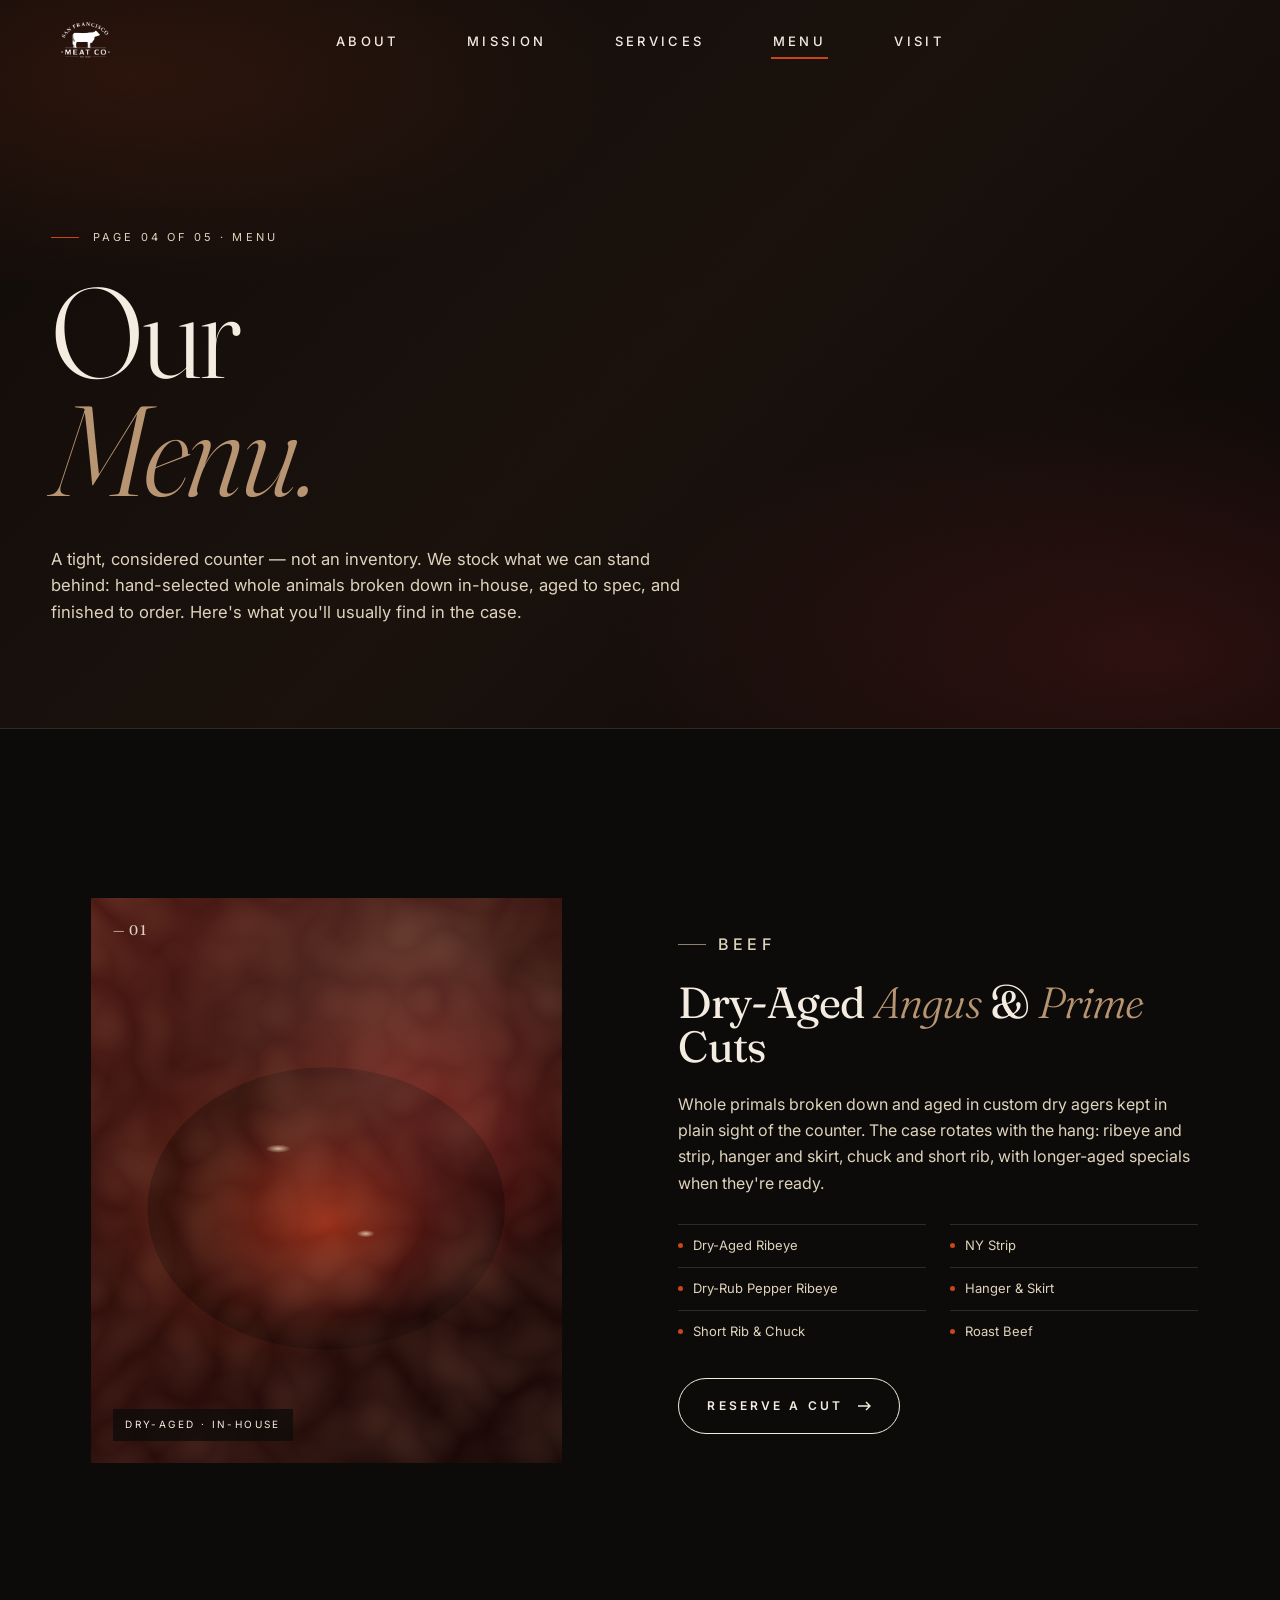
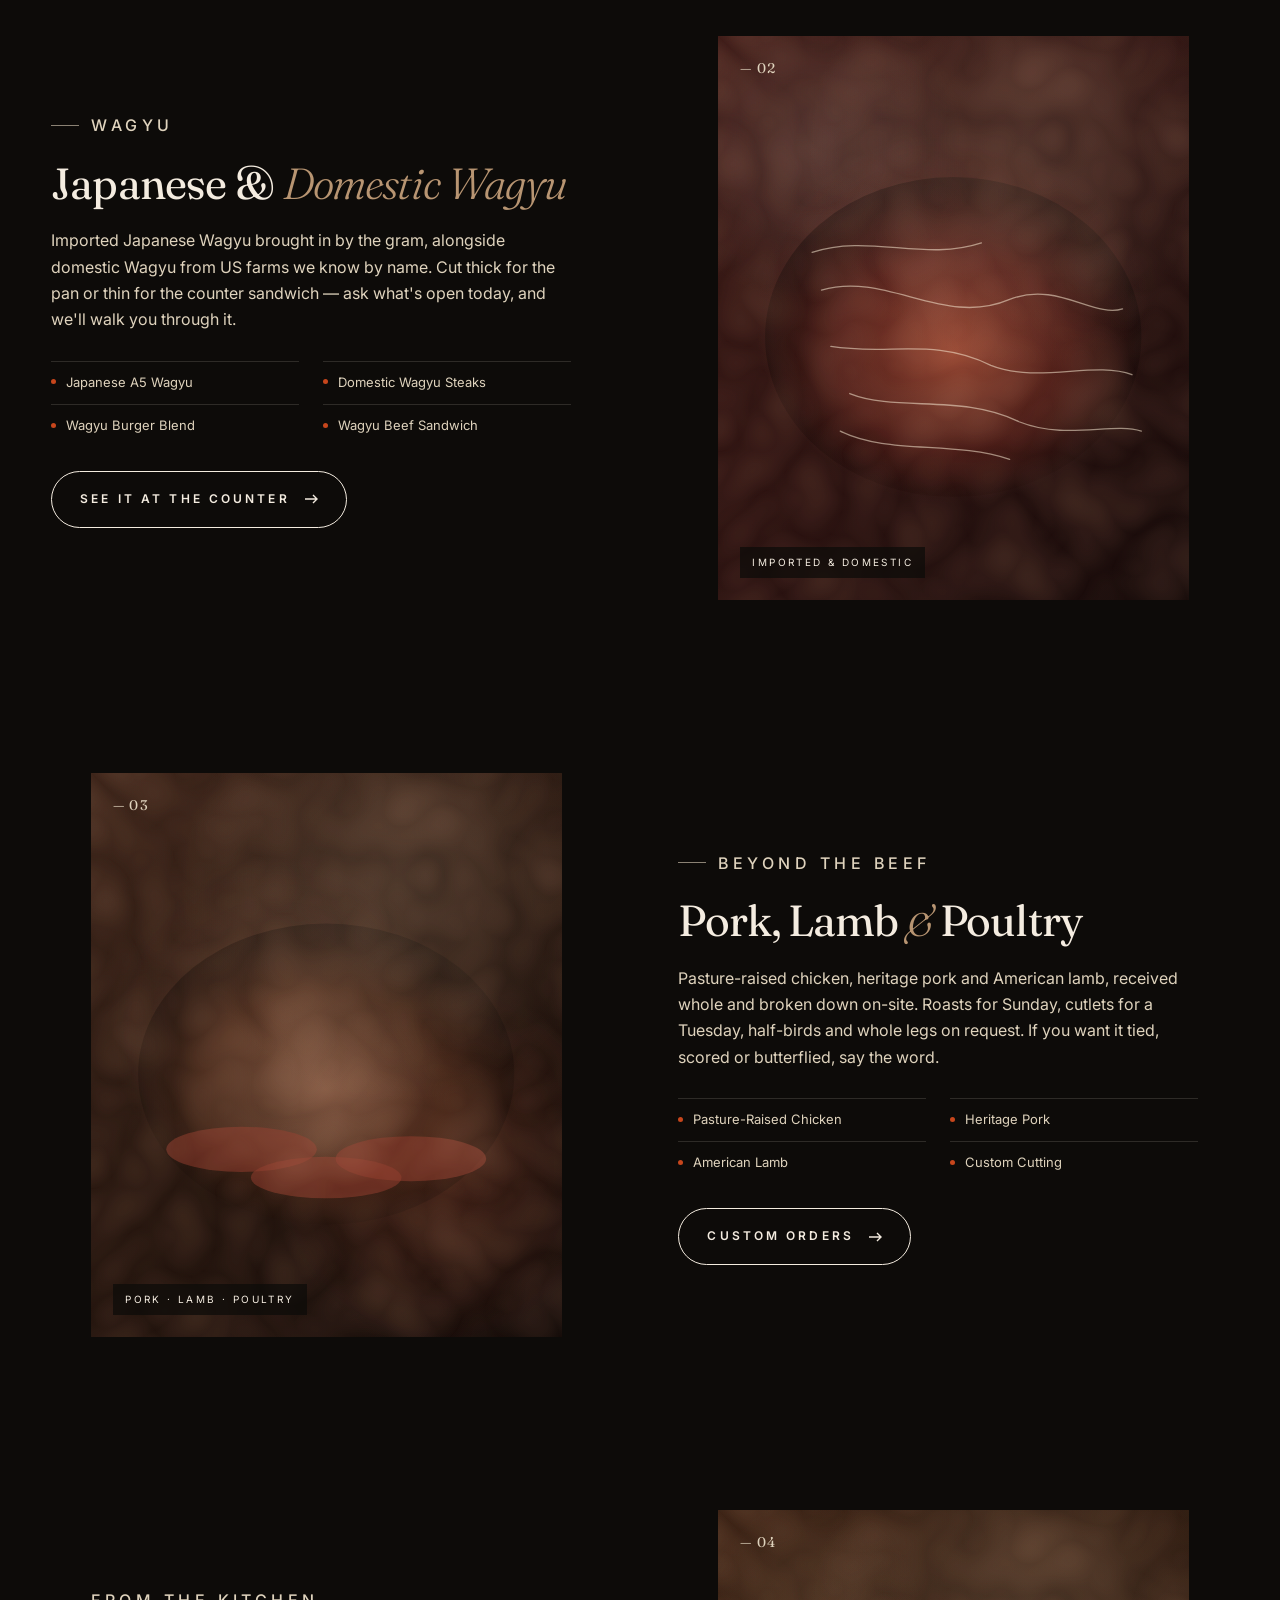
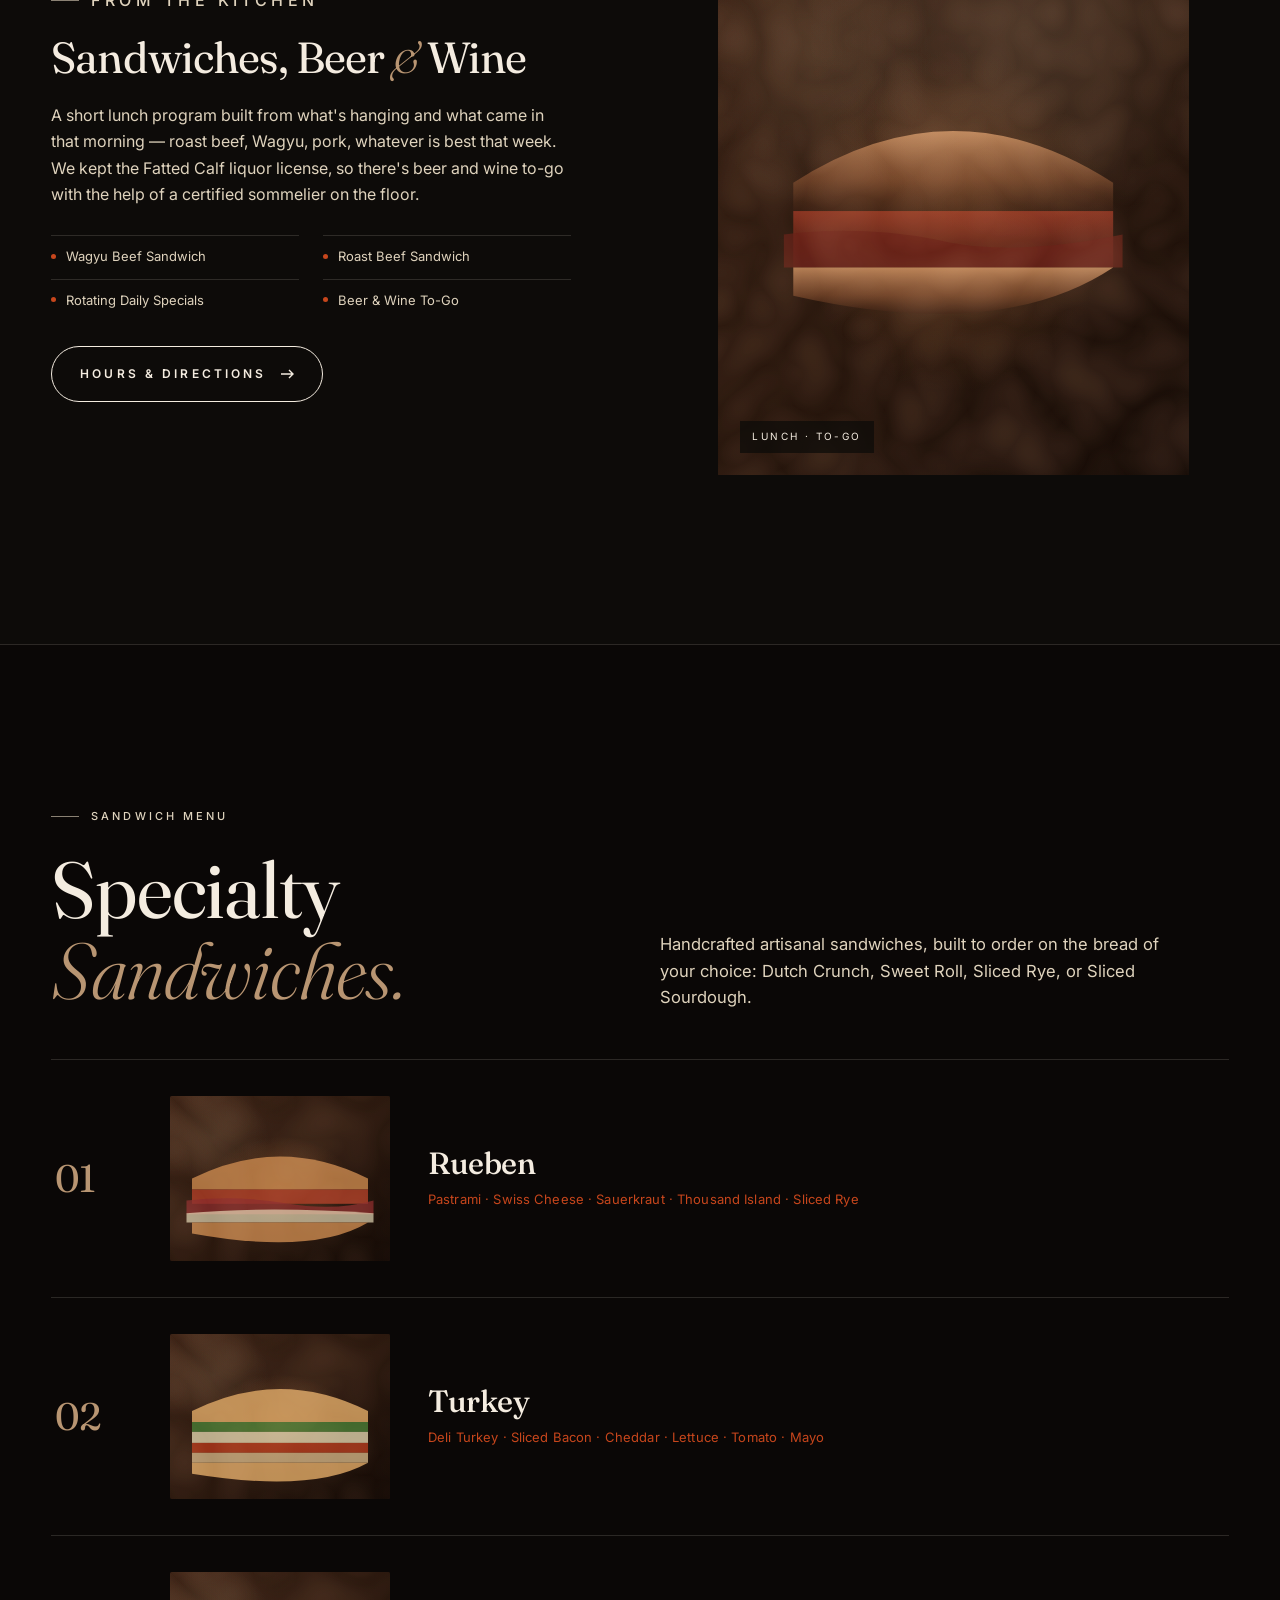
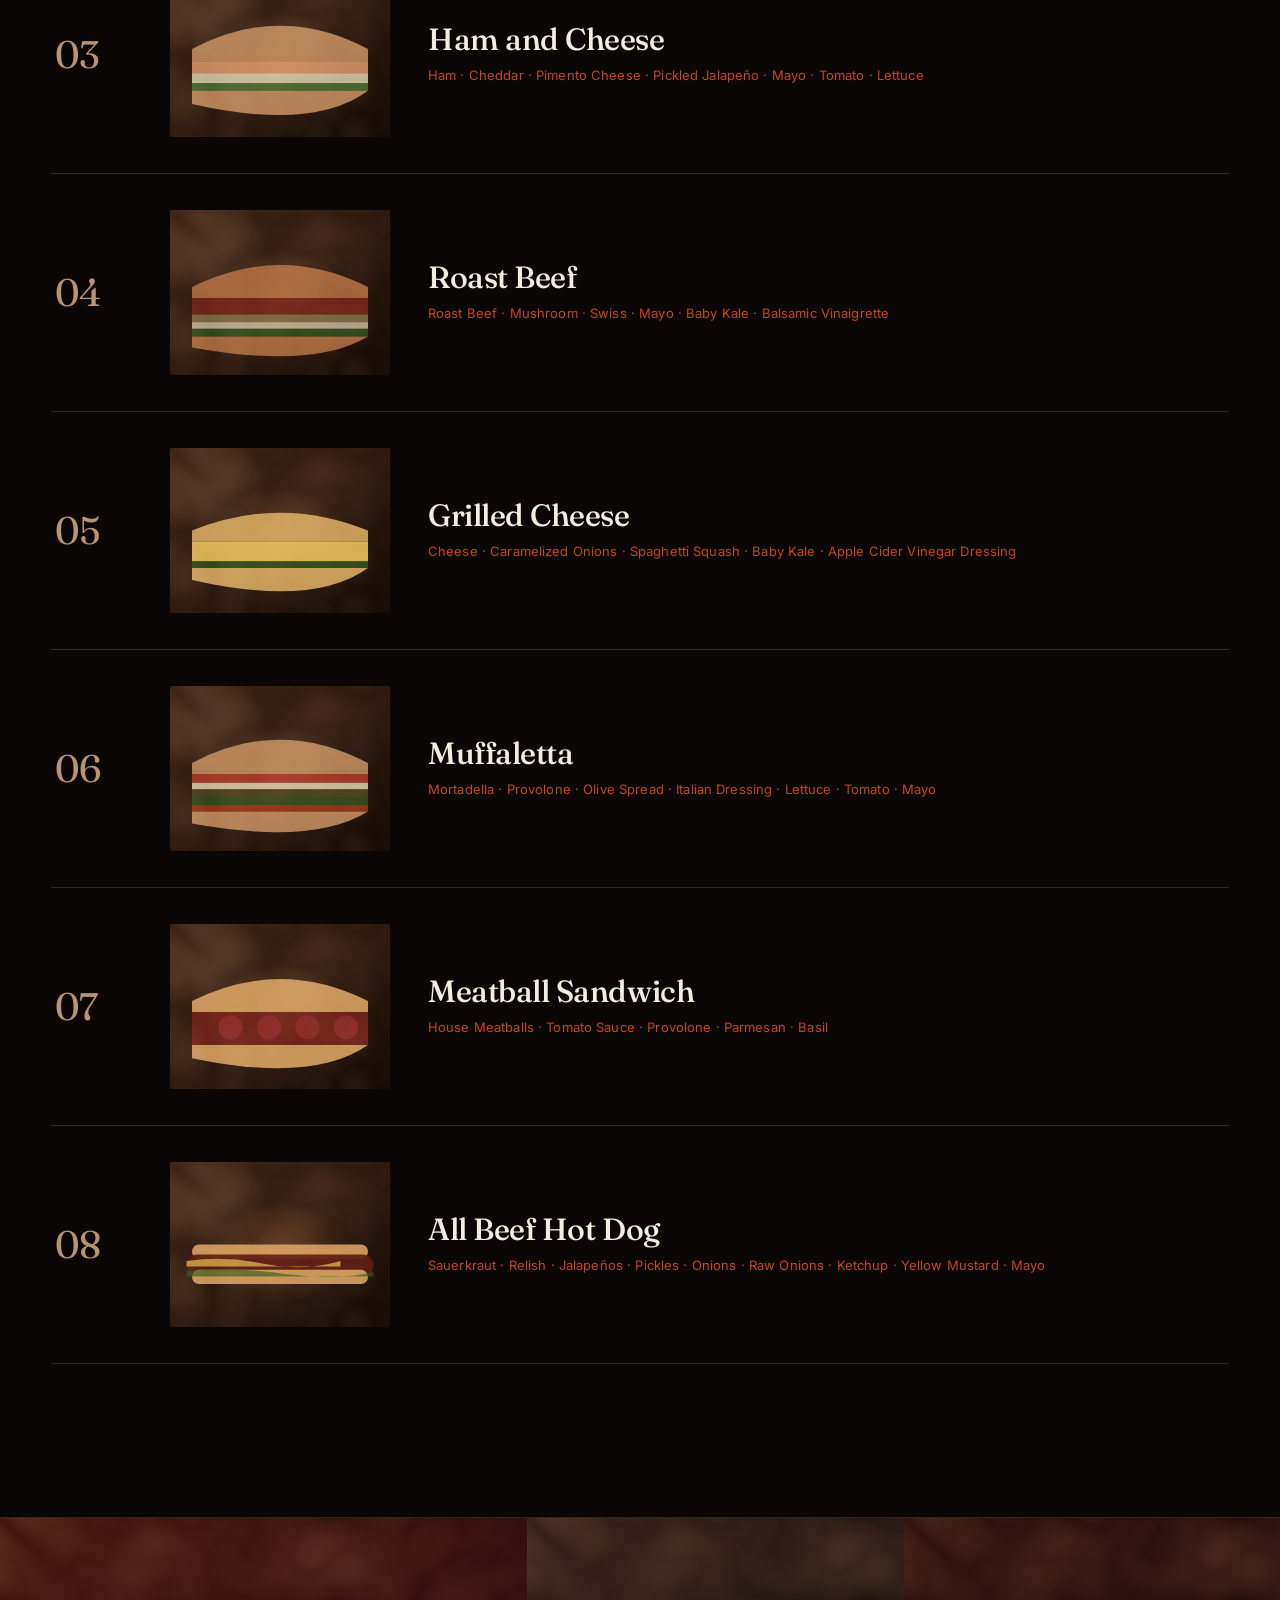
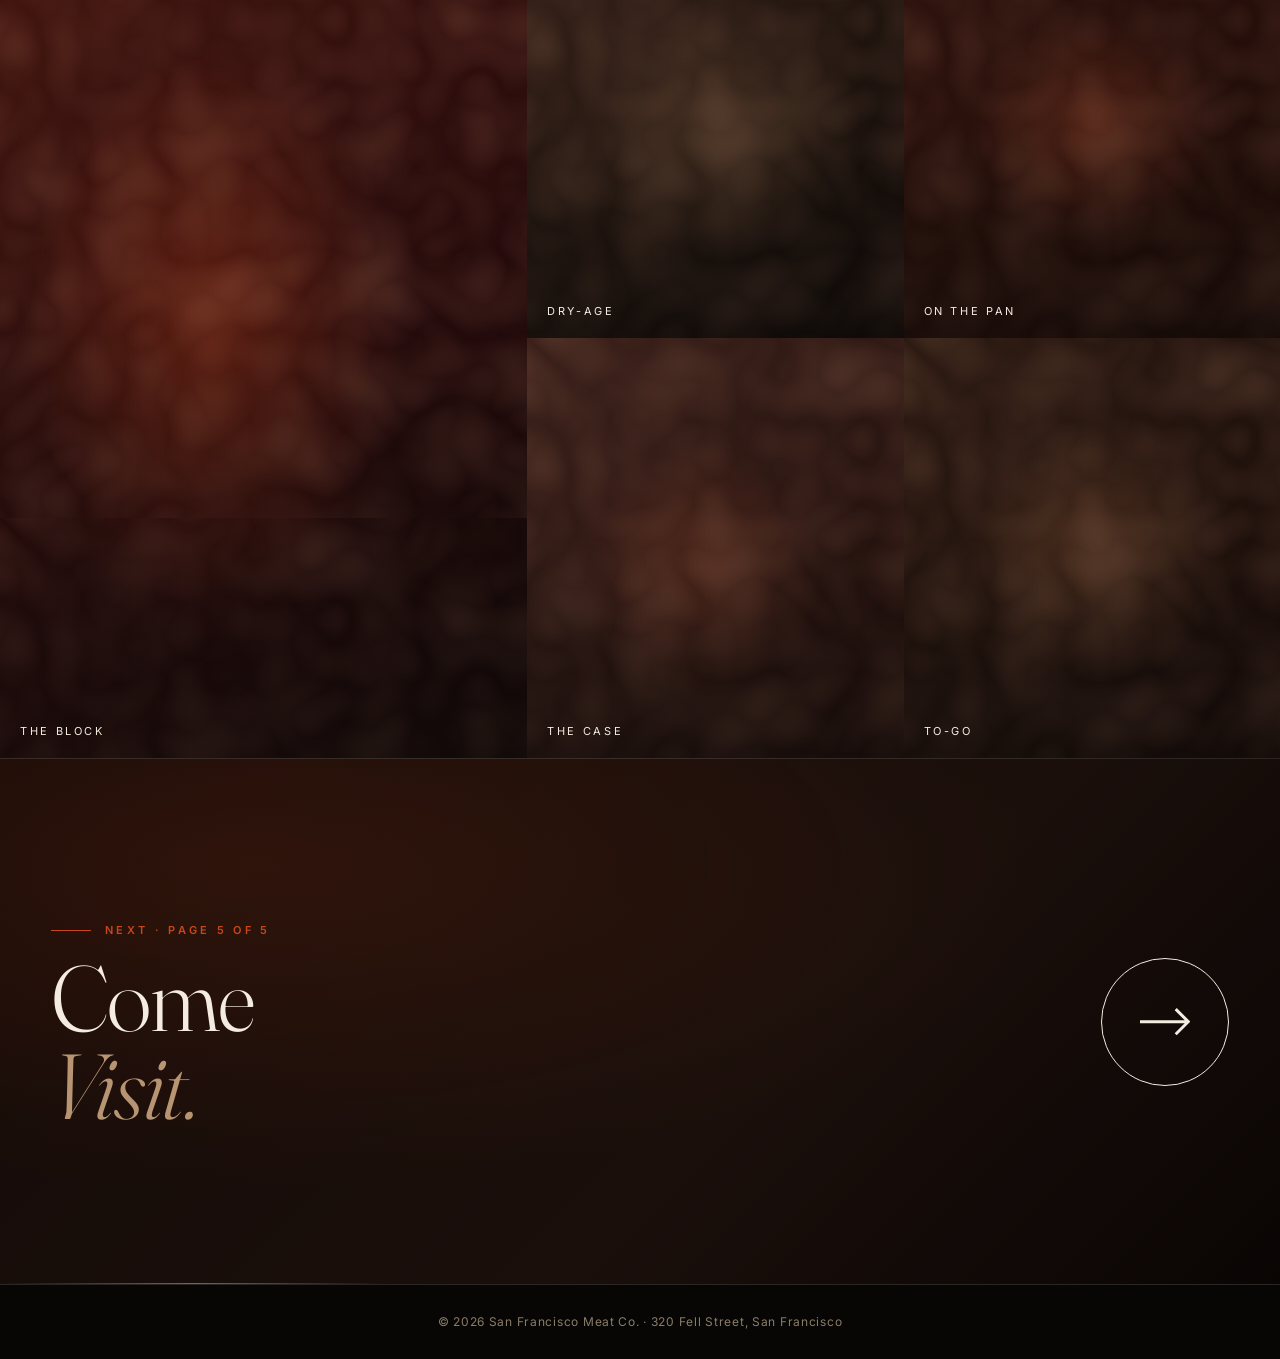
==== commit 5cca4adf: "feat(menu): add Specialty Sandwiches section — 8 items stacked Add the sandwich menu to menu.html as" ====
--- a/menu.html
+++ b/menu.html
@@ -177,6 +177,190 @@
   </div>
 </section>
 
+<section class="sec sec-dark sandwich-menu">
+  <div class="wrap">
+    <div class="section-head reveal" style="margin-bottom:48px">
+      <div>
+        <p class="eyebrow" style="margin-bottom:24px">Sandwich Menu</p>
+        <h2>Specialty<br/><span style="font-style:italic;color:var(--tan);font-weight:300">Sandwiches.</span></h2>
+      </div>
+      <p class="lead" style="color:var(--bone)">
+        Handcrafted artisanal sandwiches, built to order on the bread of your choice:
+        Dutch Crunch, Sweet Roll, Sliced Rye, or Sliced Sourdough.
+      </p>
+    </div>
+
+    <div class="sw-list">
+
+      <!-- 01 -->
+      <article class="sw-row reveal">
+        <span class="sw-num">01</span>
+        <div class="sw-img">
+          <div class="photo photo--sandwich" style="position:absolute;inset:0">
+            <svg viewBox="0 0 400 300" preserveAspectRatio="xMidYMid slice" aria-hidden="true">
+              <path d="M40 150 Q200 70 360 150 L360 170 L40 170 Z" fill="#c08048" fill-opacity=".85"/>
+              <rect x="40" y="170" width="320" height="26" fill="#a63a24" fill-opacity=".85"/>
+              <path d="M30 190 Q120 180 210 195 Q300 210 370 190 L370 215 L30 215 Z" fill="#8a2a2a" fill-opacity=".75"/>
+              <path d="M30 213 Q180 200 370 213 L370 230 L30 230 Z" fill="#efe3bf" fill-opacity=".65"/>
+              <path d="M40 230 L360 230 Q260 290 40 250 Z" fill="#c08048" fill-opacity=".85"/>
+            </svg>
+          </div>
+        </div>
+        <div class="sw-copy">
+          <h3>Rueben</h3>
+          <p class="ing">Pastrami · Swiss Cheese · Sauerkraut · Thousand Island · Sliced Rye</p>
+        </div>
+      </article>
+
+      <!-- 02 -->
+      <article class="sw-row reveal">
+        <span class="sw-num">02</span>
+        <div class="sw-img">
+          <div class="photo photo--sandwich" style="position:absolute;inset:0">
+            <svg viewBox="0 0 400 300" preserveAspectRatio="xMidYMid slice" aria-hidden="true">
+              <path d="M40 140 Q200 60 360 140 L360 160 L40 160 Z" fill="#d6a060" fill-opacity=".85"/>
+              <rect x="40" y="160" width="320" height="18" fill="#4a8a3a" fill-opacity=".7"/>
+              <rect x="40" y="178" width="320" height="20" fill="#eadcb5" fill-opacity=".75"/>
+              <rect x="40" y="198" width="320" height="18" fill="#c33a1a" fill-opacity=".7"/>
+              <rect x="40" y="216" width="320" height="18" fill="#d8b887" fill-opacity=".75"/>
+              <path d="M40 234 L360 234 Q260 290 40 254 Z" fill="#d6a060" fill-opacity=".85"/>
+            </svg>
+          </div>
+        </div>
+        <div class="sw-copy">
+          <h3>Turkey</h3>
+          <p class="ing">Deli Turkey · Sliced Bacon · Cheddar · Lettuce · Tomato · Mayo</p>
+        </div>
+      </article>
+
+      <!-- 03 -->
+      <article class="sw-row reveal">
+        <span class="sw-num">03</span>
+        <div class="sw-img">
+          <div class="photo photo--sandwich" style="position:absolute;inset:0">
+            <svg viewBox="0 0 400 300" preserveAspectRatio="xMidYMid slice" aria-hidden="true">
+              <path d="M40 140 Q200 55 360 140 L360 162 L40 162 Z" fill="#c89060" fill-opacity=".85"/>
+              <rect x="40" y="162" width="320" height="22" fill="#e8a070" fill-opacity=".8"/>
+              <rect x="40" y="184" width="320" height="18" fill="#eadcb5" fill-opacity=".8"/>
+              <rect x="40" y="202" width="320" height="14" fill="#4a8a3a" fill-opacity=".65"/>
+              <path d="M40 216 L360 216 Q260 290 40 240 Z" fill="#c89060" fill-opacity=".85"/>
+            </svg>
+          </div>
+        </div>
+        <div class="sw-copy">
+          <h3>Ham and Cheese</h3>
+          <p class="ing">Ham · Cheddar · Pimento Cheese · Pickled Jalapeño · Mayo · Tomato · Lettuce</p>
+        </div>
+      </article>
+
+      <!-- 04 -->
+      <article class="sw-row reveal">
+        <span class="sw-num">04</span>
+        <div class="sw-img">
+          <div class="photo photo--sandwich" style="position:absolute;inset:0">
+            <svg viewBox="0 0 400 300" preserveAspectRatio="xMidYMid slice" aria-hidden="true">
+              <path d="M40 140 Q200 60 360 140 L360 160 L40 160 Z" fill="#b57040" fill-opacity=".85"/>
+              <rect x="40" y="160" width="320" height="30" fill="#722217" fill-opacity=".9"/>
+              <rect x="40" y="190" width="320" height="14" fill="#8a7a4a" fill-opacity=".75"/>
+              <rect x="40" y="204" width="320" height="12" fill="#eadcb5" fill-opacity=".7"/>
+              <rect x="40" y="216" width="320" height="14" fill="#2a5a1a" fill-opacity=".7"/>
+              <path d="M40 230 L360 230 Q260 290 40 250 Z" fill="#b57040" fill-opacity=".85"/>
+            </svg>
+          </div>
+        </div>
+        <div class="sw-copy">
+          <h3>Roast Beef</h3>
+          <p class="ing">Roast Beef · Mushroom · Swiss · Mayo · Baby Kale · Balsamic Vinaigrette</p>
+        </div>
+      </article>
+
+      <!-- 05 -->
+      <article class="sw-row reveal">
+        <span class="sw-num">05</span>
+        <div class="sw-img">
+          <div class="photo photo--sandwich" style="position:absolute;inset:0">
+            <svg viewBox="0 0 400 300" preserveAspectRatio="xMidYMid slice" aria-hidden="true">
+              <path d="M40 150 Q200 85 360 150 L360 170 L40 170 Z" fill="#d8a860" fill-opacity=".9"/>
+              <rect x="40" y="170" width="320" height="36" fill="#f5c860" fill-opacity=".85"/>
+              <rect x="40" y="206" width="320" height="12" fill="#2a5a1a" fill-opacity=".7"/>
+              <path d="M40 218 L360 218 Q260 290 40 240 Z" fill="#d8a860" fill-opacity=".9"/>
+            </svg>
+          </div>
+        </div>
+        <div class="sw-copy">
+          <h3>Grilled Cheese</h3>
+          <p class="ing">Cheese · Caramelized Onions · Spaghetti Squash · Baby Kale · Apple Cider Vinegar Dressing</p>
+        </div>
+      </article>
+
+      <!-- 06 -->
+      <article class="sw-row reveal">
+        <span class="sw-num">06</span>
+        <div class="sw-img">
+          <div class="photo photo--sandwich" style="position:absolute;inset:0">
+            <svg viewBox="0 0 400 300" preserveAspectRatio="xMidYMid slice" aria-hidden="true">
+              <path d="M40 140 Q200 55 360 140 L360 160 L40 160 Z" fill="#c89060" fill-opacity=".85"/>
+              <rect x="40" y="160" width="320" height="16" fill="#b03a2a" fill-opacity=".85"/>
+              <rect x="40" y="176" width="320" height="12" fill="#eadcb5" fill-opacity=".8"/>
+              <rect x="40" y="188" width="320" height="14" fill="#4a4420" fill-opacity=".85"/>
+              <rect x="40" y="202" width="320" height="14" fill="#2a5a1a" fill-opacity=".7"/>
+              <rect x="40" y="216" width="320" height="12" fill="#c33a1a" fill-opacity=".65"/>
+              <path d="M40 228 L360 228 Q260 290 40 250 Z" fill="#c89060" fill-opacity=".85"/>
+            </svg>
+          </div>
+        </div>
+        <div class="sw-copy">
+          <h3>Muffaletta</h3>
+          <p class="ing">Mortadella · Provolone · Olive Spread · Italian Dressing · Lettuce · Tomato · Mayo</p>
+        </div>
+      </article>
+
+      <!-- 07 -->
+      <article class="sw-row reveal">
+        <span class="sw-num">07</span>
+        <div class="sw-img">
+          <div class="photo photo--sandwich" style="position:absolute;inset:0">
+            <svg viewBox="0 0 400 300" preserveAspectRatio="xMidYMid slice" aria-hidden="true">
+              <path d="M40 140 Q200 60 360 140 L360 160 L40 160 Z" fill="#d8a060" fill-opacity=".9"/>
+              <rect x="40" y="160" width="320" height="60" fill="#722217" fill-opacity=".88"/>
+              <circle cx="110" cy="188" r="22" fill="#8a2a2a" fill-opacity=".9"/>
+              <circle cx="180" cy="188" r="22" fill="#8a2a2a" fill-opacity=".9"/>
+              <circle cx="250" cy="188" r="22" fill="#8a2a2a" fill-opacity=".9"/>
+              <circle cx="320" cy="188" r="22" fill="#8a2a2a" fill-opacity=".9"/>
+              <path d="M40 220 L360 220 Q260 290 40 244 Z" fill="#d8a060" fill-opacity=".9"/>
+            </svg>
+          </div>
+        </div>
+        <div class="sw-copy">
+          <h3>Meatball Sandwich</h3>
+          <p class="ing">House Meatballs · Tomato Sauce · Provolone · Parmesan · Basil</p>
+        </div>
+      </article>
+
+      <!-- 08 -->
+      <article class="sw-row reveal">
+        <span class="sw-num">08</span>
+        <div class="sw-img">
+          <div class="photo photo--sandwich" style="position:absolute;inset:0">
+            <svg viewBox="0 0 400 300" preserveAspectRatio="xMidYMid slice" aria-hidden="true">
+              <rect x="40" y="150" width="320" height="26" rx="13" fill="#d8a060" fill-opacity=".9"/>
+              <rect x="30" y="168" width="340" height="40" rx="20" fill="#5a1a0f" fill-opacity=".92"/>
+              <rect x="40" y="196" width="320" height="26" rx="13" fill="#d8a060" fill-opacity=".9"/>
+              <path d="M30 180 Q100 170 170 185 Q240 200 310 180 L310 190 L30 190 Z" fill="#e8c050" fill-opacity=".7"/>
+              <path d="M30 198 Q120 190 220 205 Q310 215 370 200 L370 208 L30 208 Z" fill="#2a5a1a" fill-opacity=".65"/>
+            </svg>
+          </div>
+        </div>
+        <div class="sw-copy">
+          <h3>All Beef Hot Dog</h3>
+          <p class="ing">Sauerkraut · Relish · Jalapeños · Pickles · Onions · Raw Onions · Ketchup · Yellow Mustard · Mayo</p>
+        </div>
+      </article>
+
+    </div>
+  </div>
+</section>
+
 <section class="strip" aria-hidden="true">
   <div class="strip-grid">
     <div class="strip-cell wide"><div class="photo photo--strip1" style="position:absolute;inset:0"></div><span class="label">The Block</span></div>
--- a/styles.css
+++ b/styles.css
@@ -1417,3 +1417,54 @@
   letter-spacing:.06em;
   text-align:center;
 }
+
+/* ============ SANDWICH MENU ============ */
+.sandwich-menu{background:#0a0706; border-top:1px solid var(--line); border-bottom:1px solid var(--line)}
+.sw-list{
+  margin-top:40px;
+  border-top:1px solid var(--line);
+}
+.sw-row{
+  display:grid;
+  grid-template-columns: 80px 220px 1fr;
+  gap:clamp(20px, 3vw, 48px);
+  padding:36px 0;
+  border-bottom:1px solid var(--line);
+  align-items:center;
+  transition:background .4s var(--t);
+}
+.sw-row:hover{background:linear-gradient(90deg, rgba(199,70,28,.06), transparent 60%)}
+.sw-num{
+  font-family:var(--serif); font-weight:400;
+  font-size:clamp(28px, 3vw, 44px);
+  color:var(--tan);
+  font-feature-settings:"tnum" 1;
+  letter-spacing:-.02em;
+  padding-left:4px;
+}
+.sw-img{
+  position:relative;
+  aspect-ratio: 4/3;
+  overflow:hidden;
+  background:#1a0d08;
+  border-radius:2px;
+}
+.sw-copy h3{
+  font-family:var(--serif);
+  font-size:clamp(22px, 2.4vw, 32px);
+  letter-spacing:-.015em; font-weight:500;
+  color:var(--paper);
+  margin:0 0 10px;
+}
+.sw-copy .ing{
+  color:var(--ember);
+  font-size:clamp(13px, 1vw, 15px);
+  line-height:1.55;
+  letter-spacing:.01em;
+  max-width:620px;
+}
+@media (max-width: 820px){
+  .sw-row{grid-template-columns: 50px 1fr; gap:16px}
+  .sw-img{grid-column: 1 / -1; aspect-ratio: 16/9; margin-top:14px}
+  .sw-num{grid-row:1}
+}
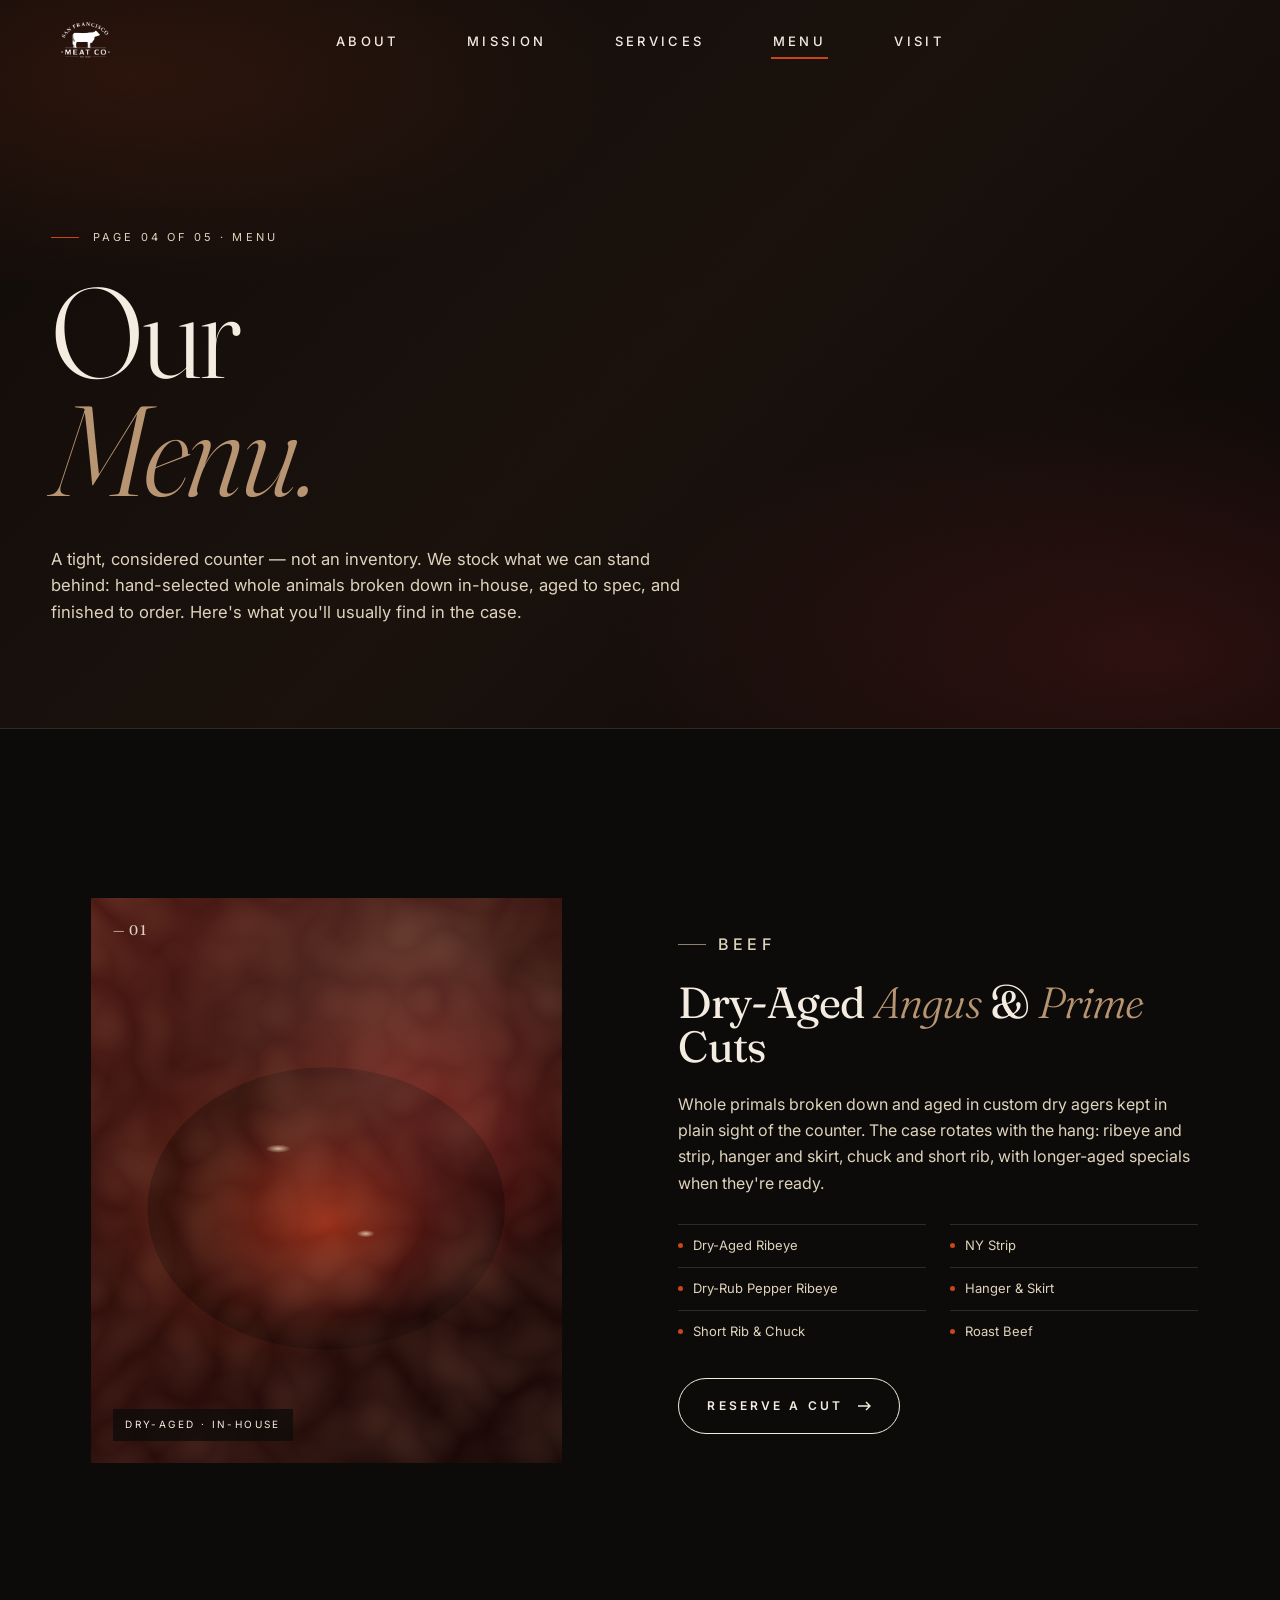
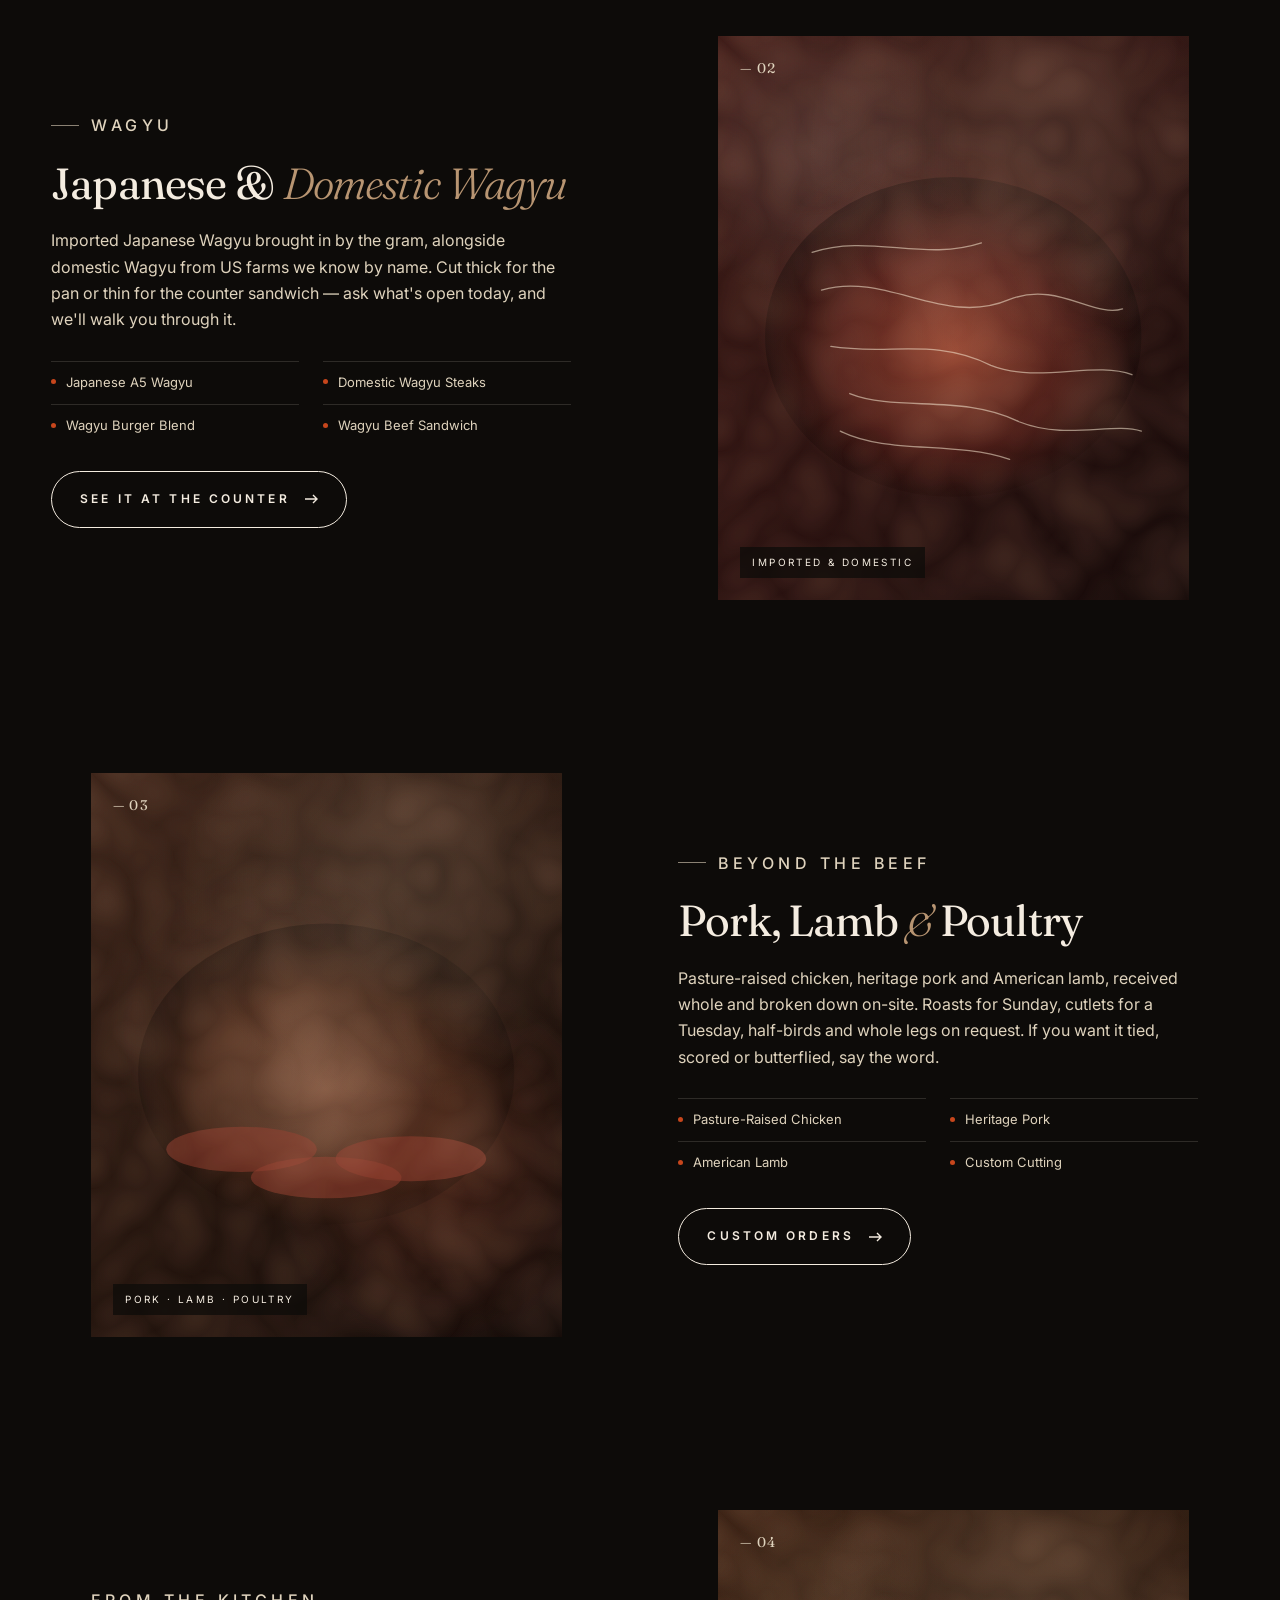
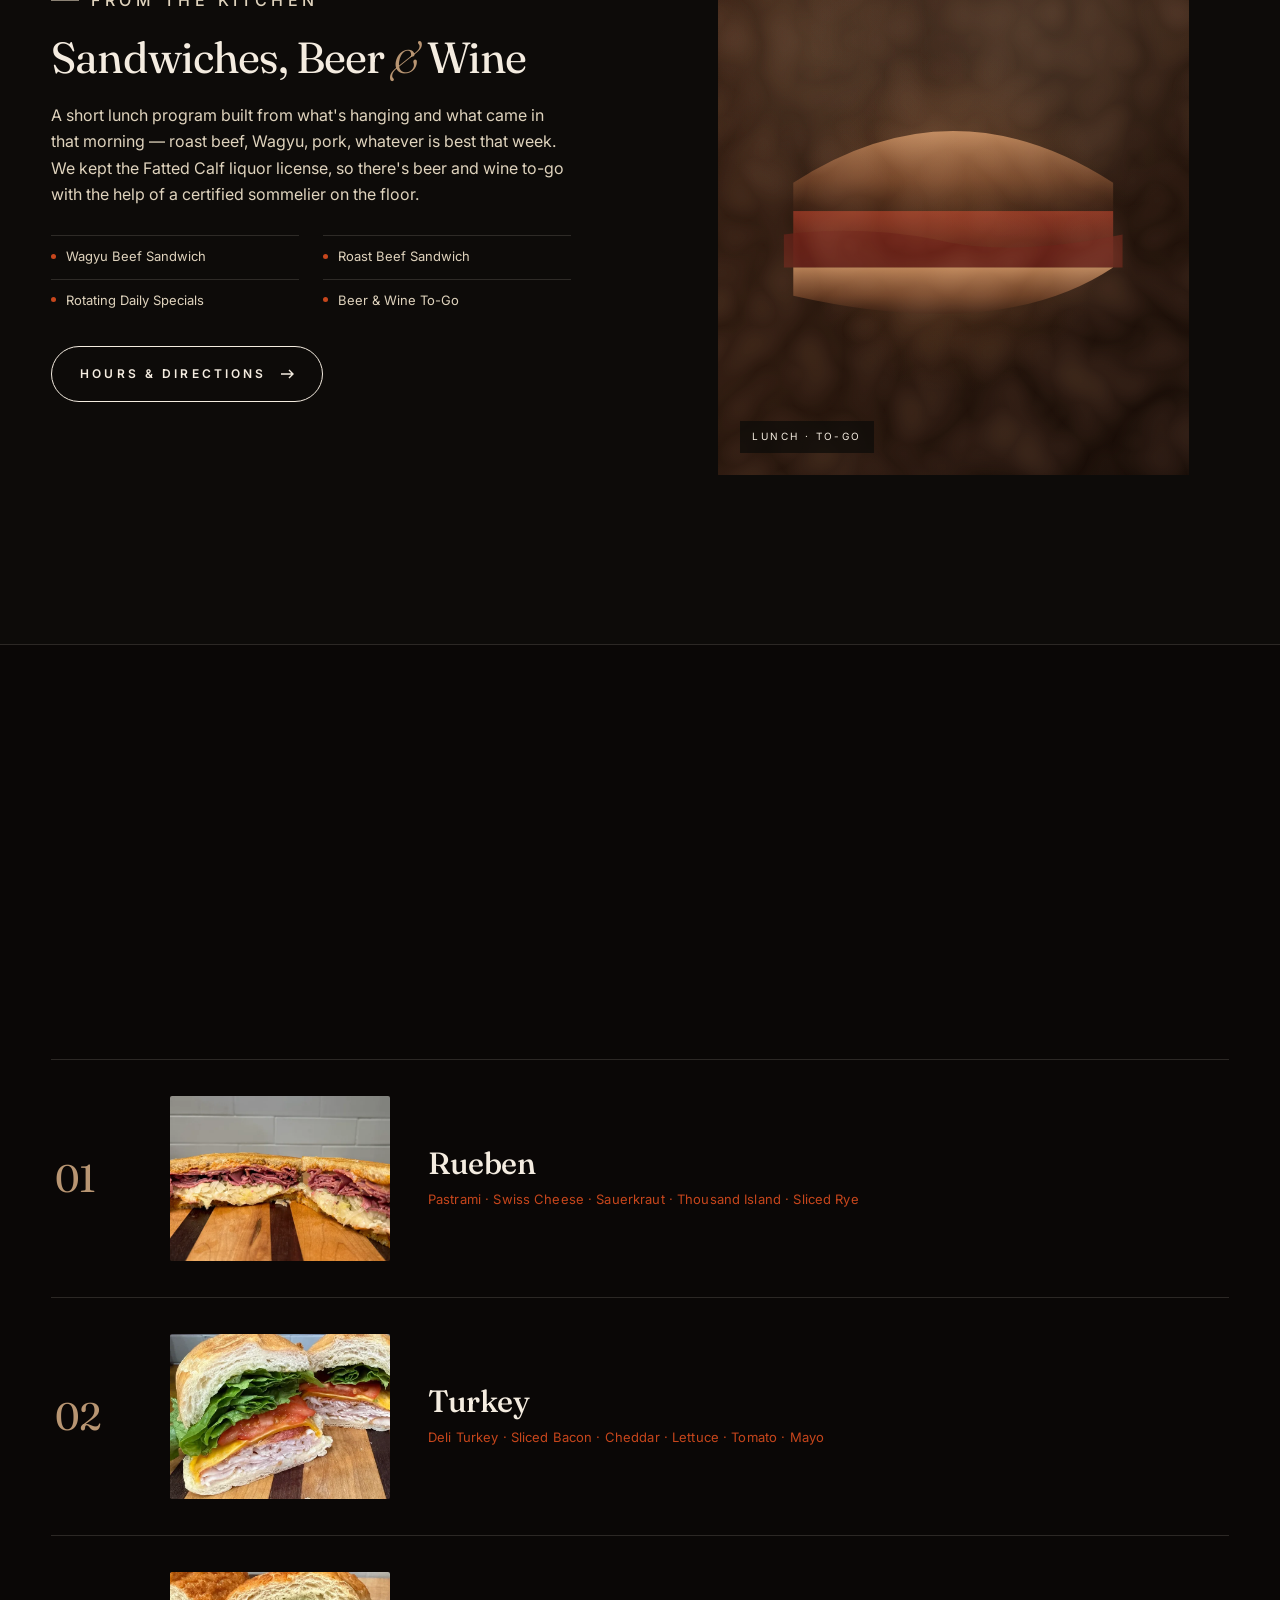
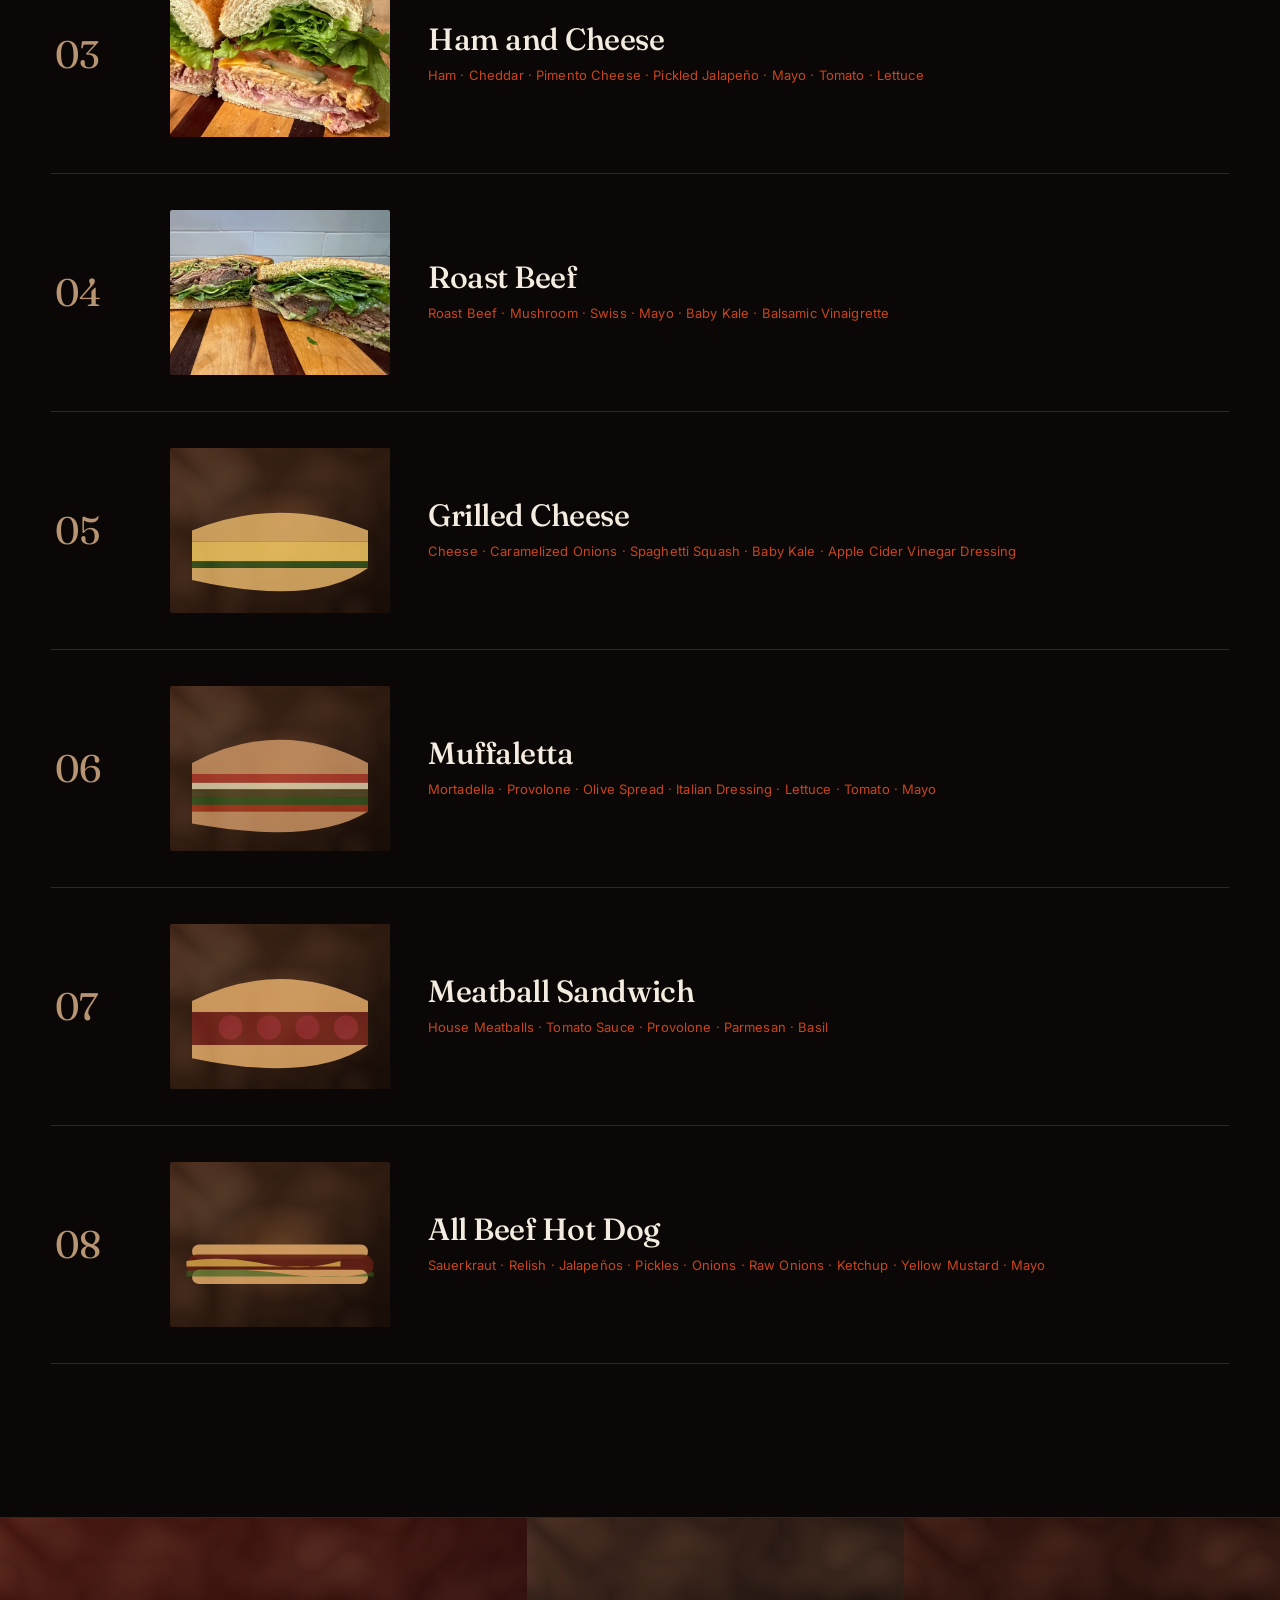
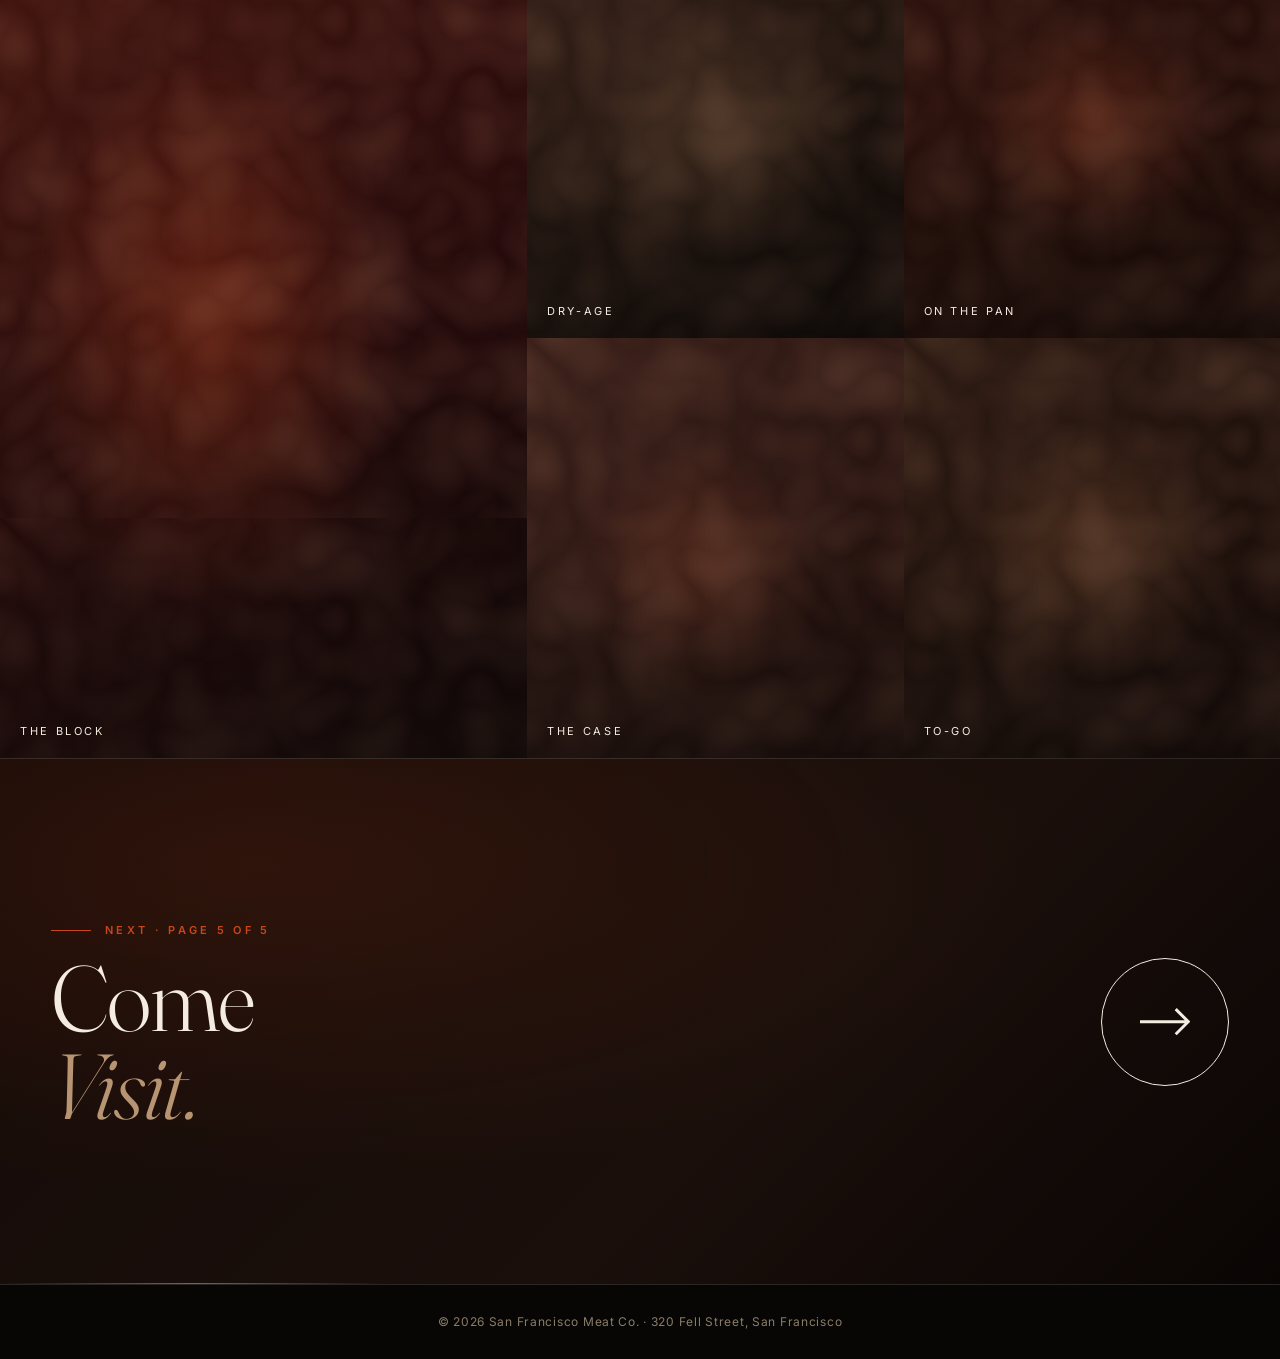
==== commit ac59ff73: "feat(menu): real photos for sandwiches 01–04 Replace the SVG illustrations for Rueben, Turkey, Ham a" ====
--- a/menu.html
+++ b/menu.html
@@ -196,15 +196,7 @@
       <article class="sw-row reveal">
         <span class="sw-num">01</span>
         <div class="sw-img">
-          <div class="photo photo--sandwich" style="position:absolute;inset:0">
-            <svg viewBox="0 0 400 300" preserveAspectRatio="xMidYMid slice" aria-hidden="true">
-              <path d="M40 150 Q200 70 360 150 L360 170 L40 170 Z" fill="#c08048" fill-opacity=".85"/>
-              <rect x="40" y="170" width="320" height="26" fill="#a63a24" fill-opacity=".85"/>
-              <path d="M30 190 Q120 180 210 195 Q300 210 370 190 L370 215 L30 215 Z" fill="#8a2a2a" fill-opacity=".75"/>
-              <path d="M30 213 Q180 200 370 213 L370 230 L30 230 Z" fill="#efe3bf" fill-opacity=".65"/>
-              <path d="M40 230 L360 230 Q260 290 40 250 Z" fill="#c08048" fill-opacity=".85"/>
-            </svg>
-          </div>
+          <img src="assets/sw-01-rueben.png" alt="Rueben sandwich with pastrami, Swiss, and sauerkraut on sliced rye" loading="lazy" style="position:absolute;inset:0;width:100%;height:100%;object-fit:cover"/>
         </div>
         <div class="sw-copy">
           <h3>Rueben</h3>
@@ -216,16 +208,7 @@
       <article class="sw-row reveal">
         <span class="sw-num">02</span>
         <div class="sw-img">
-          <div class="photo photo--sandwich" style="position:absolute;inset:0">
-            <svg viewBox="0 0 400 300" preserveAspectRatio="xMidYMid slice" aria-hidden="true">
-              <path d="M40 140 Q200 60 360 140 L360 160 L40 160 Z" fill="#d6a060" fill-opacity=".85"/>
-              <rect x="40" y="160" width="320" height="18" fill="#4a8a3a" fill-opacity=".7"/>
-              <rect x="40" y="178" width="320" height="20" fill="#eadcb5" fill-opacity=".75"/>
-              <rect x="40" y="198" width="320" height="18" fill="#c33a1a" fill-opacity=".7"/>
-              <rect x="40" y="216" width="320" height="18" fill="#d8b887" fill-opacity=".75"/>
-              <path d="M40 234 L360 234 Q260 290 40 254 Z" fill="#d6a060" fill-opacity=".85"/>
-            </svg>
-          </div>
+          <img src="assets/sw-02-turkey.webp" alt="Turkey sandwich with bacon, cheddar, lettuce and tomato on dutch crunch roll" loading="lazy" style="position:absolute;inset:0;width:100%;height:100%;object-fit:cover"/>
         </div>
         <div class="sw-copy">
           <h3>Turkey</h3>
@@ -237,15 +220,7 @@
       <article class="sw-row reveal">
         <span class="sw-num">03</span>
         <div class="sw-img">
-          <div class="photo photo--sandwich" style="position:absolute;inset:0">
-            <svg viewBox="0 0 400 300" preserveAspectRatio="xMidYMid slice" aria-hidden="true">
-              <path d="M40 140 Q200 55 360 140 L360 162 L40 162 Z" fill="#c89060" fill-opacity=".85"/>
-              <rect x="40" y="162" width="320" height="22" fill="#e8a070" fill-opacity=".8"/>
-              <rect x="40" y="184" width="320" height="18" fill="#eadcb5" fill-opacity=".8"/>
-              <rect x="40" y="202" width="320" height="14" fill="#4a8a3a" fill-opacity=".65"/>
-              <path d="M40 216 L360 216 Q260 290 40 240 Z" fill="#c89060" fill-opacity=".85"/>
-            </svg>
-          </div>
+          <img src="assets/sw-03-ham-cheese.webp" alt="Ham and cheese sandwich with pimento cheese, pickled jalapeño, tomato and lettuce on a soft roll" loading="lazy" style="position:absolute;inset:0;width:100%;height:100%;object-fit:cover"/>
         </div>
         <div class="sw-copy">
           <h3>Ham and Cheese</h3>
@@ -257,16 +232,7 @@
       <article class="sw-row reveal">
         <span class="sw-num">04</span>
         <div class="sw-img">
-          <div class="photo photo--sandwich" style="position:absolute;inset:0">
-            <svg viewBox="0 0 400 300" preserveAspectRatio="xMidYMid slice" aria-hidden="true">
-              <path d="M40 140 Q200 60 360 140 L360 160 L40 160 Z" fill="#b57040" fill-opacity=".85"/>
-              <rect x="40" y="160" width="320" height="30" fill="#722217" fill-opacity=".9"/>
-              <rect x="40" y="190" width="320" height="14" fill="#8a7a4a" fill-opacity=".75"/>
-              <rect x="40" y="204" width="320" height="12" fill="#eadcb5" fill-opacity=".7"/>
-              <rect x="40" y="216" width="320" height="14" fill="#2a5a1a" fill-opacity=".7"/>
-              <path d="M40 230 L360 230 Q260 290 40 250 Z" fill="#b57040" fill-opacity=".85"/>
-            </svg>
-          </div>
+          <img src="assets/sw-04-roast-beef.webp" alt="Roast beef sandwich with mushroom, Swiss, baby kale and balsamic vinaigrette on sliced bread" loading="lazy" style="position:absolute;inset:0;width:100%;height:100%;object-fit:cover"/>
         </div>
         <div class="sw-copy">
           <h3>Roast Beef</h3>
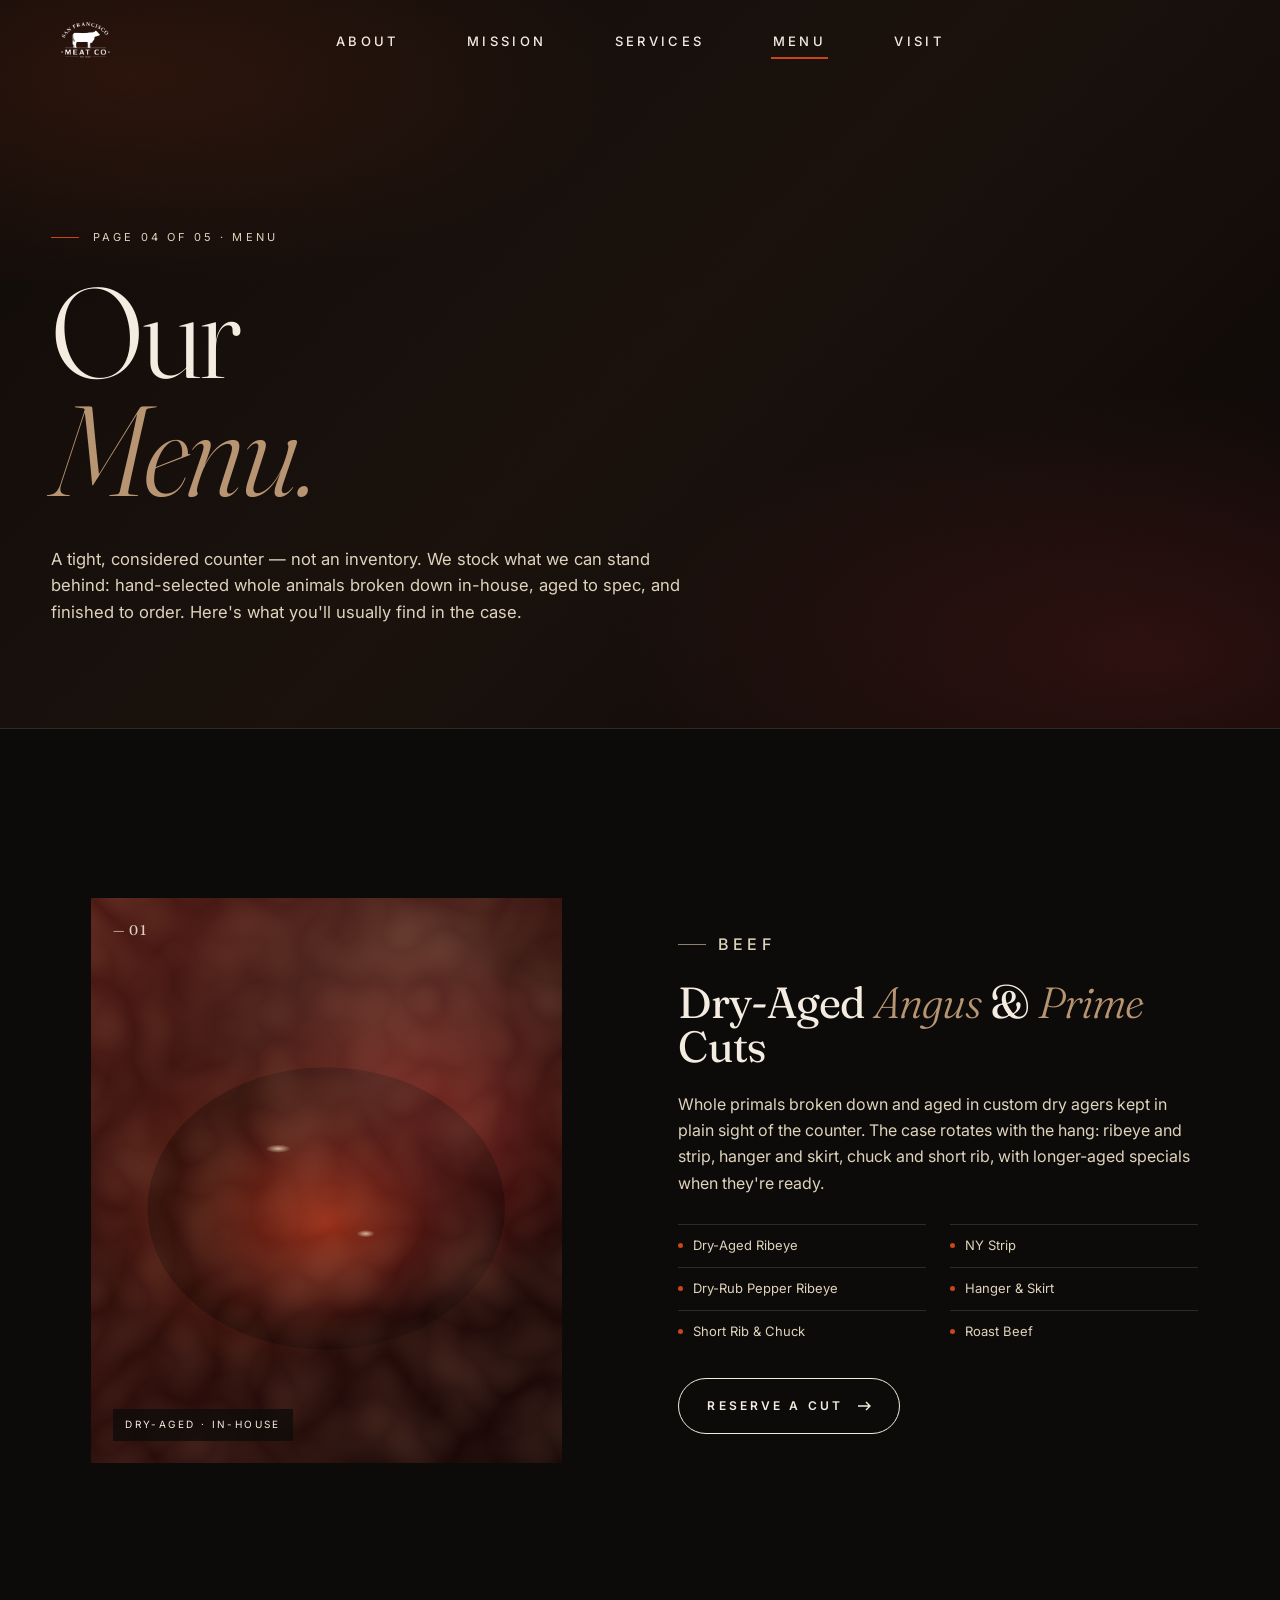
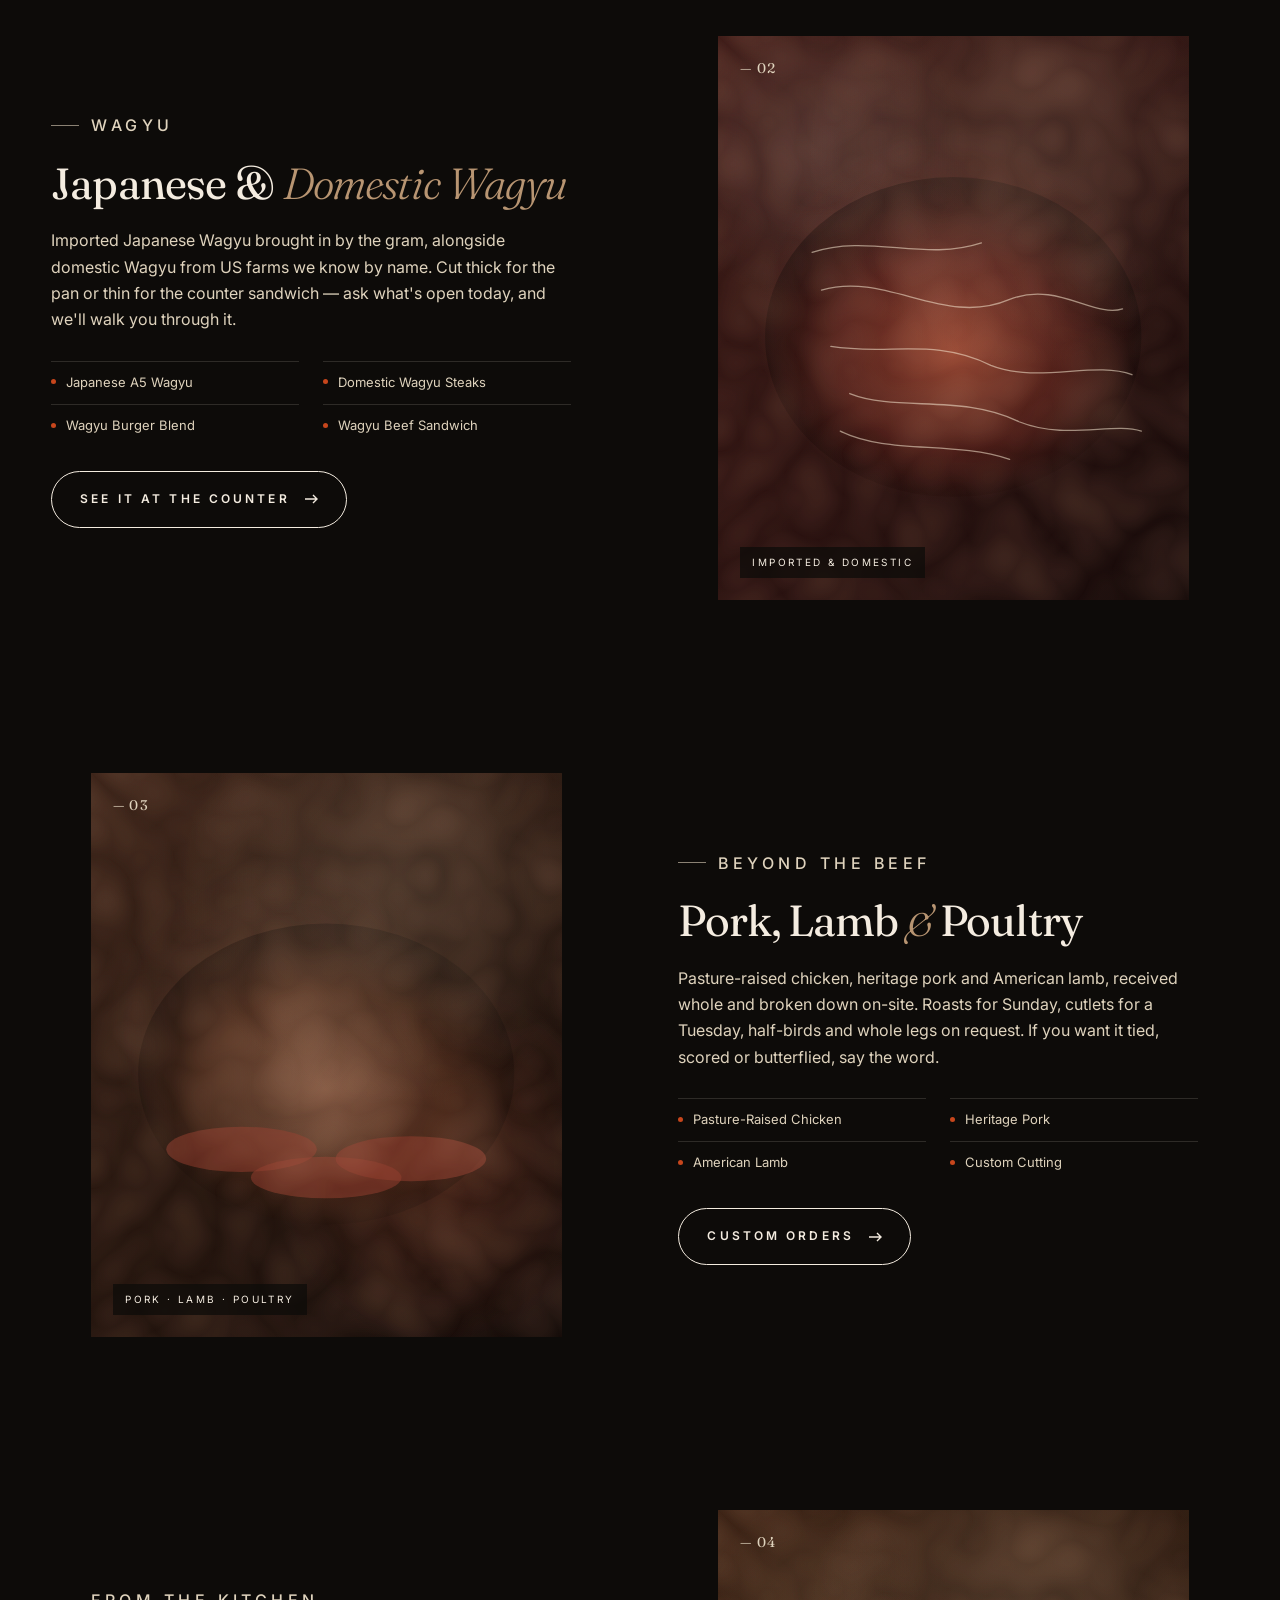
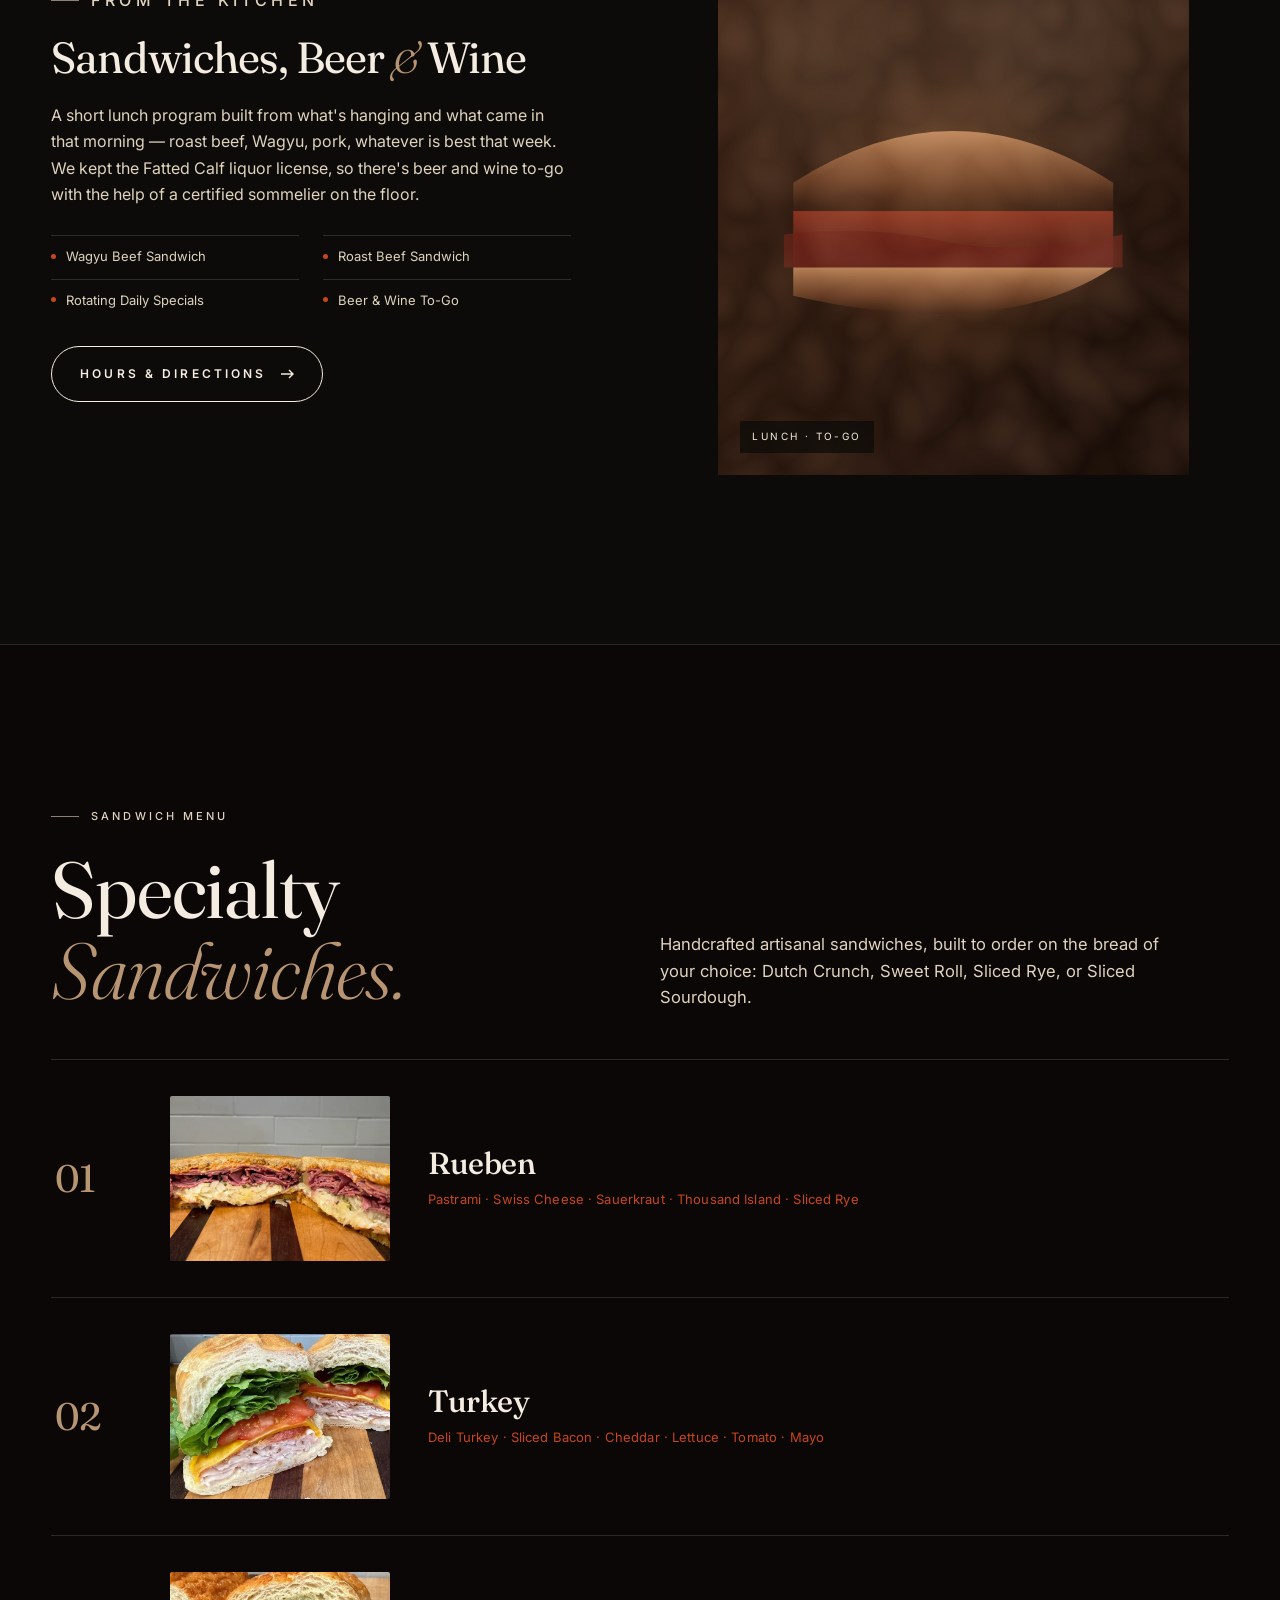
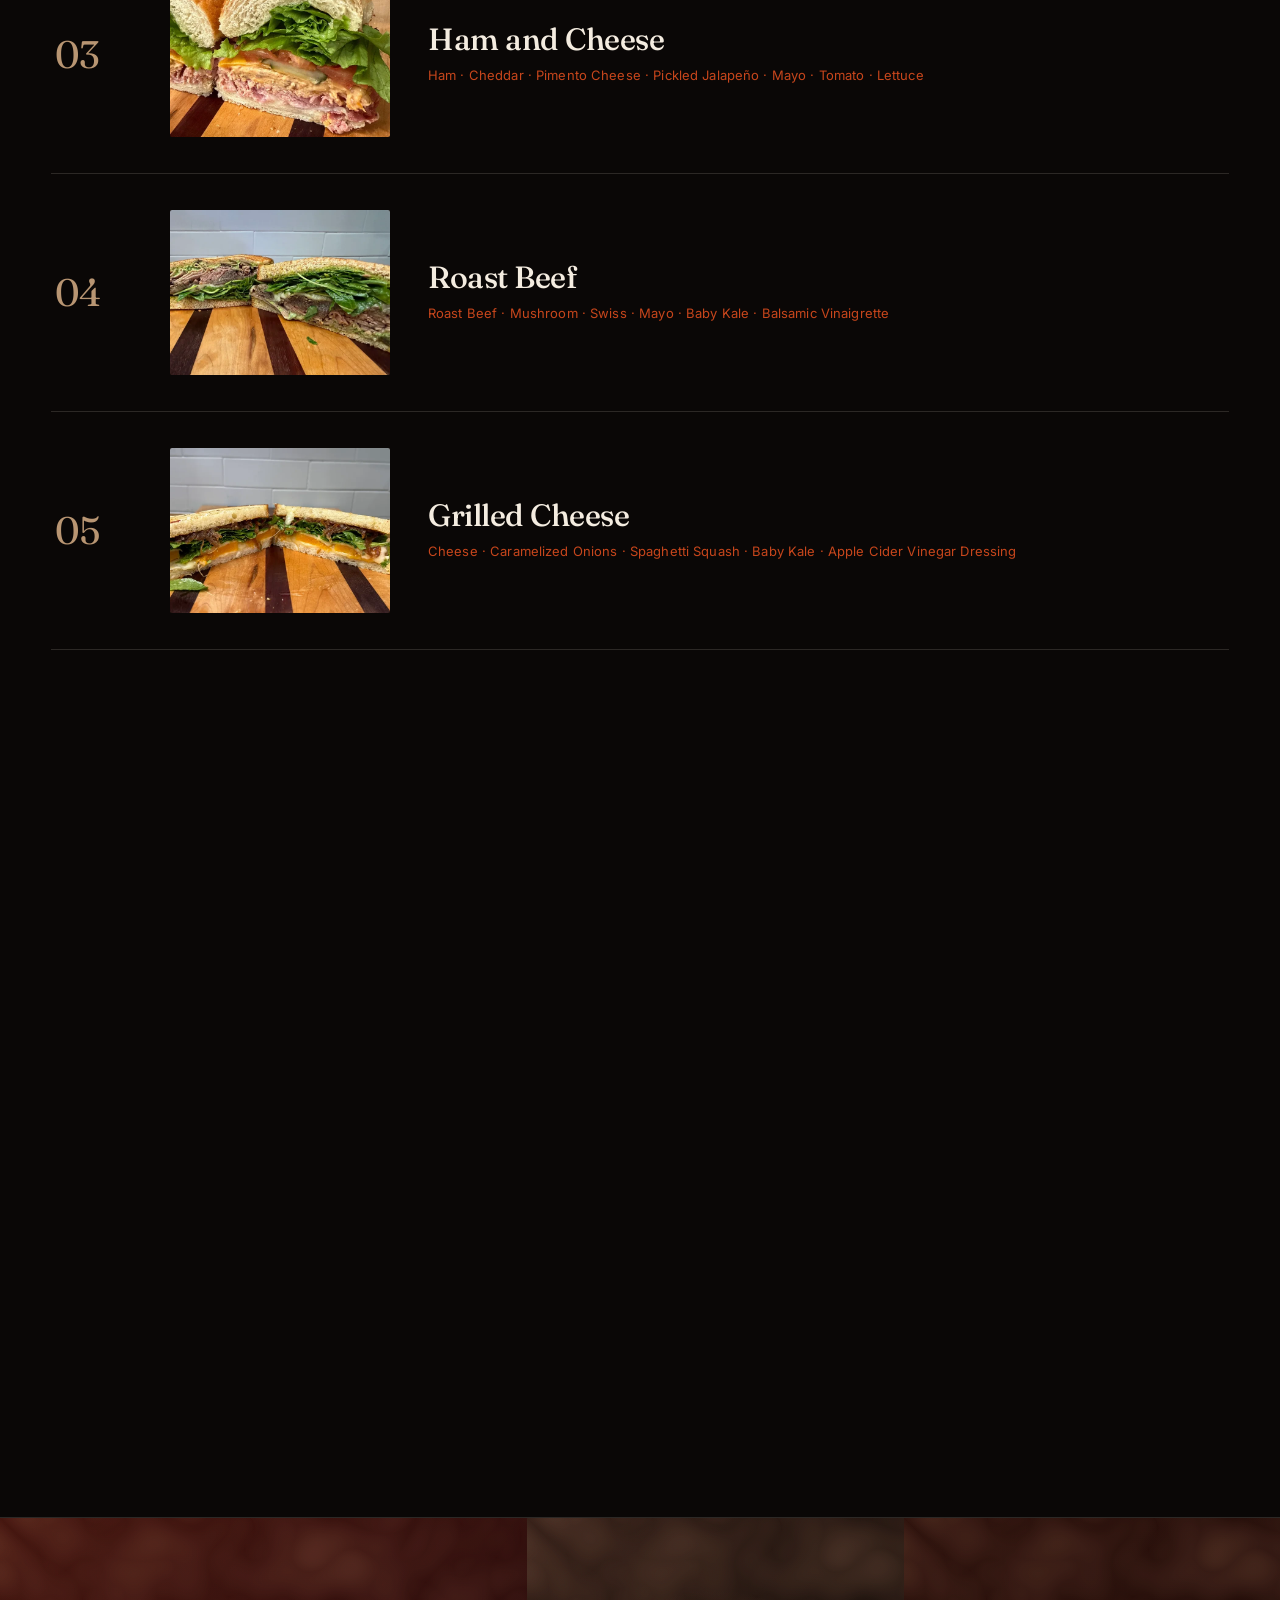
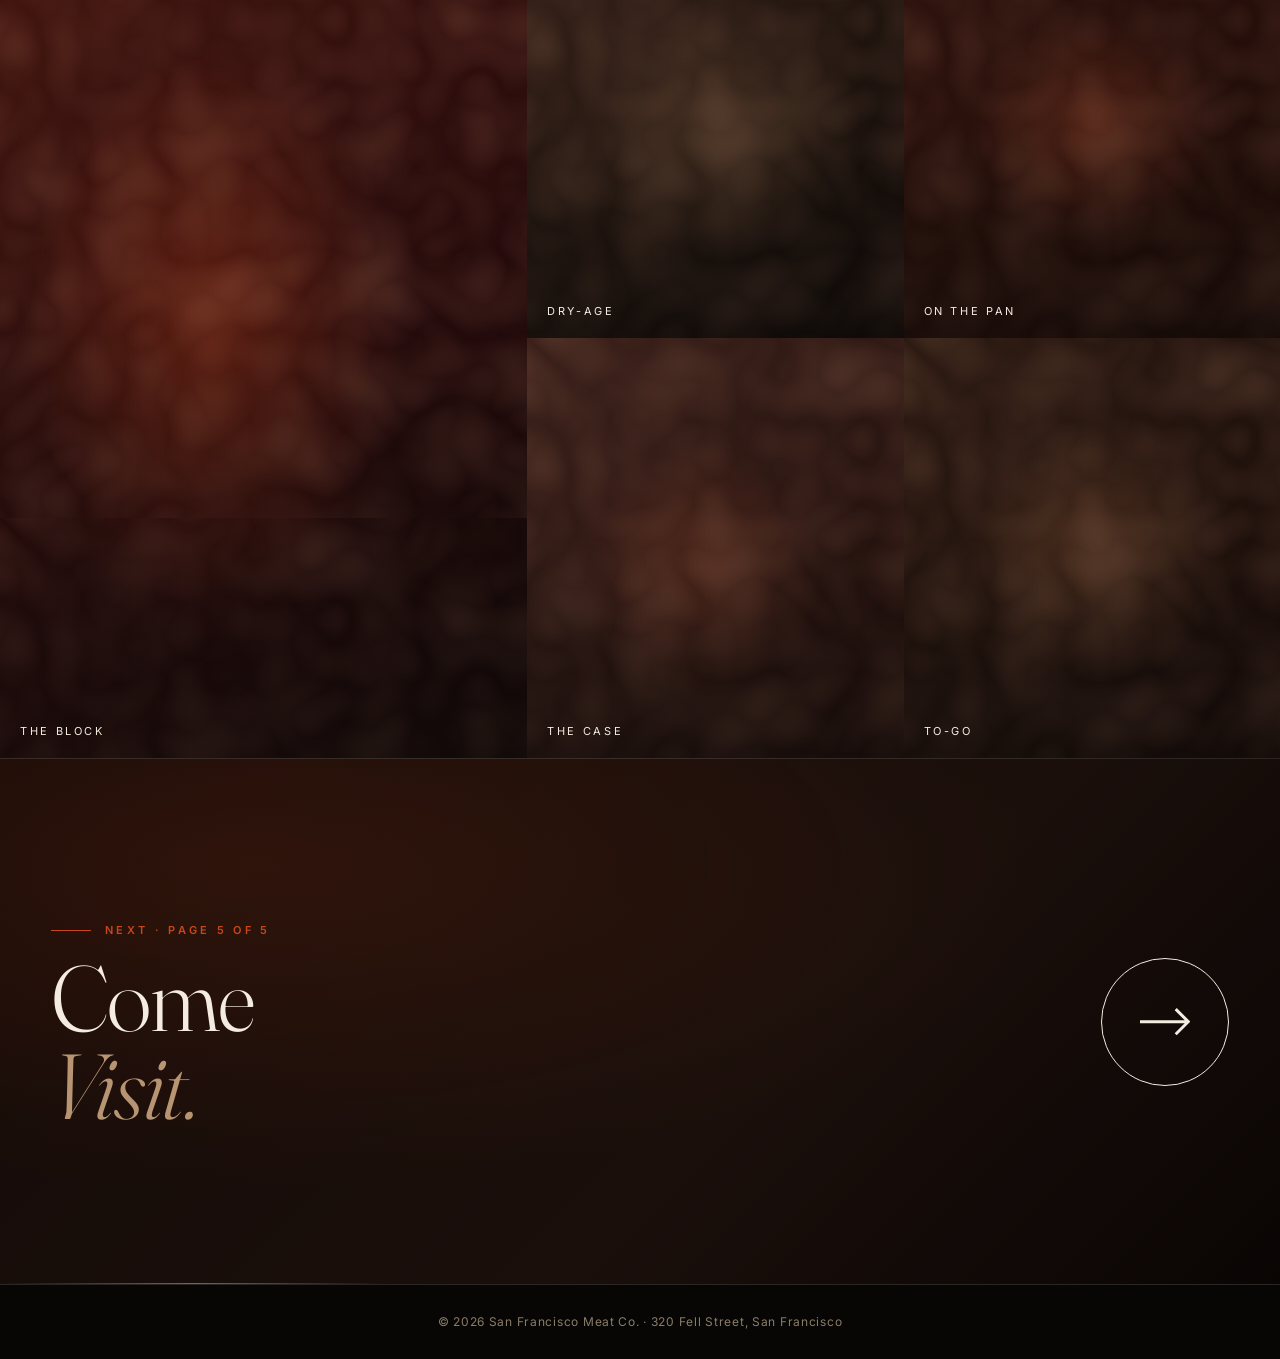
==== commit 711a59eb: "feat(menu): real photos for sandwiches 05–08 Swap the remaining SVG placeholders for the actual phot" ====
--- a/menu.html
+++ b/menu.html
@@ -244,14 +244,7 @@
       <article class="sw-row reveal">
         <span class="sw-num">05</span>
         <div class="sw-img">
-          <div class="photo photo--sandwich" style="position:absolute;inset:0">
-            <svg viewBox="0 0 400 300" preserveAspectRatio="xMidYMid slice" aria-hidden="true">
-              <path d="M40 150 Q200 85 360 150 L360 170 L40 170 Z" fill="#d8a860" fill-opacity=".9"/>
-              <rect x="40" y="170" width="320" height="36" fill="#f5c860" fill-opacity=".85"/>
-              <rect x="40" y="206" width="320" height="12" fill="#2a5a1a" fill-opacity=".7"/>
-              <path d="M40 218 L360 218 Q260 290 40 240 Z" fill="#d8a860" fill-opacity=".9"/>
-            </svg>
-          </div>
+          <img src="assets/sw-05-grilled-cheese.webp" alt="Grilled cheese with caramelized onions, spaghetti squash and baby kale" loading="lazy" style="position:absolute;inset:0;width:100%;height:100%;object-fit:cover"/>
         </div>
         <div class="sw-copy">
           <h3>Grilled Cheese</h3>
@@ -263,17 +256,7 @@
       <article class="sw-row reveal">
         <span class="sw-num">06</span>
         <div class="sw-img">
-          <div class="photo photo--sandwich" style="position:absolute;inset:0">
-            <svg viewBox="0 0 400 300" preserveAspectRatio="xMidYMid slice" aria-hidden="true">
-              <path d="M40 140 Q200 55 360 140 L360 160 L40 160 Z" fill="#c89060" fill-opacity=".85"/>
-              <rect x="40" y="160" width="320" height="16" fill="#b03a2a" fill-opacity=".85"/>
-              <rect x="40" y="176" width="320" height="12" fill="#eadcb5" fill-opacity=".8"/>
-              <rect x="40" y="188" width="320" height="14" fill="#4a4420" fill-opacity=".85"/>
-              <rect x="40" y="202" width="320" height="14" fill="#2a5a1a" fill-opacity=".7"/>
-              <rect x="40" y="216" width="320" height="12" fill="#c33a1a" fill-opacity=".65"/>
-              <path d="M40 228 L360 228 Q260 290 40 250 Z" fill="#c89060" fill-opacity=".85"/>
-            </svg>
-          </div>
+          <img src="assets/sw-06-muffaletta.webp" alt="Muffaletta with mortadella, provolone, olive spread, tomato and lettuce on a rustic roll" loading="lazy" style="position:absolute;inset:0;width:100%;height:100%;object-fit:cover"/>
         </div>
         <div class="sw-copy">
           <h3>Muffaletta</h3>
@@ -285,17 +268,7 @@
       <article class="sw-row reveal">
         <span class="sw-num">07</span>
         <div class="sw-img">
-          <div class="photo photo--sandwich" style="position:absolute;inset:0">
-            <svg viewBox="0 0 400 300" preserveAspectRatio="xMidYMid slice" aria-hidden="true">
-              <path d="M40 140 Q200 60 360 140 L360 160 L40 160 Z" fill="#d8a060" fill-opacity=".9"/>
-              <rect x="40" y="160" width="320" height="60" fill="#722217" fill-opacity=".88"/>
-              <circle cx="110" cy="188" r="22" fill="#8a2a2a" fill-opacity=".9"/>
-              <circle cx="180" cy="188" r="22" fill="#8a2a2a" fill-opacity=".9"/>
-              <circle cx="250" cy="188" r="22" fill="#8a2a2a" fill-opacity=".9"/>
-              <circle cx="320" cy="188" r="22" fill="#8a2a2a" fill-opacity=".9"/>
-              <path d="M40 220 L360 220 Q260 290 40 244 Z" fill="#d8a060" fill-opacity=".9"/>
-            </svg>
-          </div>
+          <img src="assets/sw-07-meatball.webp" alt="Meatball sandwich with house meatballs, tomato sauce, provolone, parmesan and basil on crusty roll" loading="lazy" style="position:absolute;inset:0;width:100%;height:100%;object-fit:cover"/>
         </div>
         <div class="sw-copy">
           <h3>Meatball Sandwich</h3>
@@ -307,15 +280,7 @@
       <article class="sw-row reveal">
         <span class="sw-num">08</span>
         <div class="sw-img">
-          <div class="photo photo--sandwich" style="position:absolute;inset:0">
-            <svg viewBox="0 0 400 300" preserveAspectRatio="xMidYMid slice" aria-hidden="true">
-              <rect x="40" y="150" width="320" height="26" rx="13" fill="#d8a060" fill-opacity=".9"/>
-              <rect x="30" y="168" width="340" height="40" rx="20" fill="#5a1a0f" fill-opacity=".92"/>
-              <rect x="40" y="196" width="320" height="26" rx="13" fill="#d8a060" fill-opacity=".9"/>
-              <path d="M30 180 Q100 170 170 185 Q240 200 310 180 L310 190 L30 190 Z" fill="#e8c050" fill-opacity=".7"/>
-              <path d="M30 198 Q120 190 220 205 Q310 215 370 200 L370 208 L30 208 Z" fill="#2a5a1a" fill-opacity=".65"/>
-            </svg>
-          </div>
+          <img src="assets/sw-08-hot-dog.webp" alt="All-beef hot dog with sauerkraut, relish, jalapeños, pickles, pickled onions, ketchup, mustard and mayo on the side" loading="lazy" style="position:absolute;inset:0;width:100%;height:100%;object-fit:cover"/>
         </div>
         <div class="sw-copy">
           <h3>All Beef Hot Dog</h3>
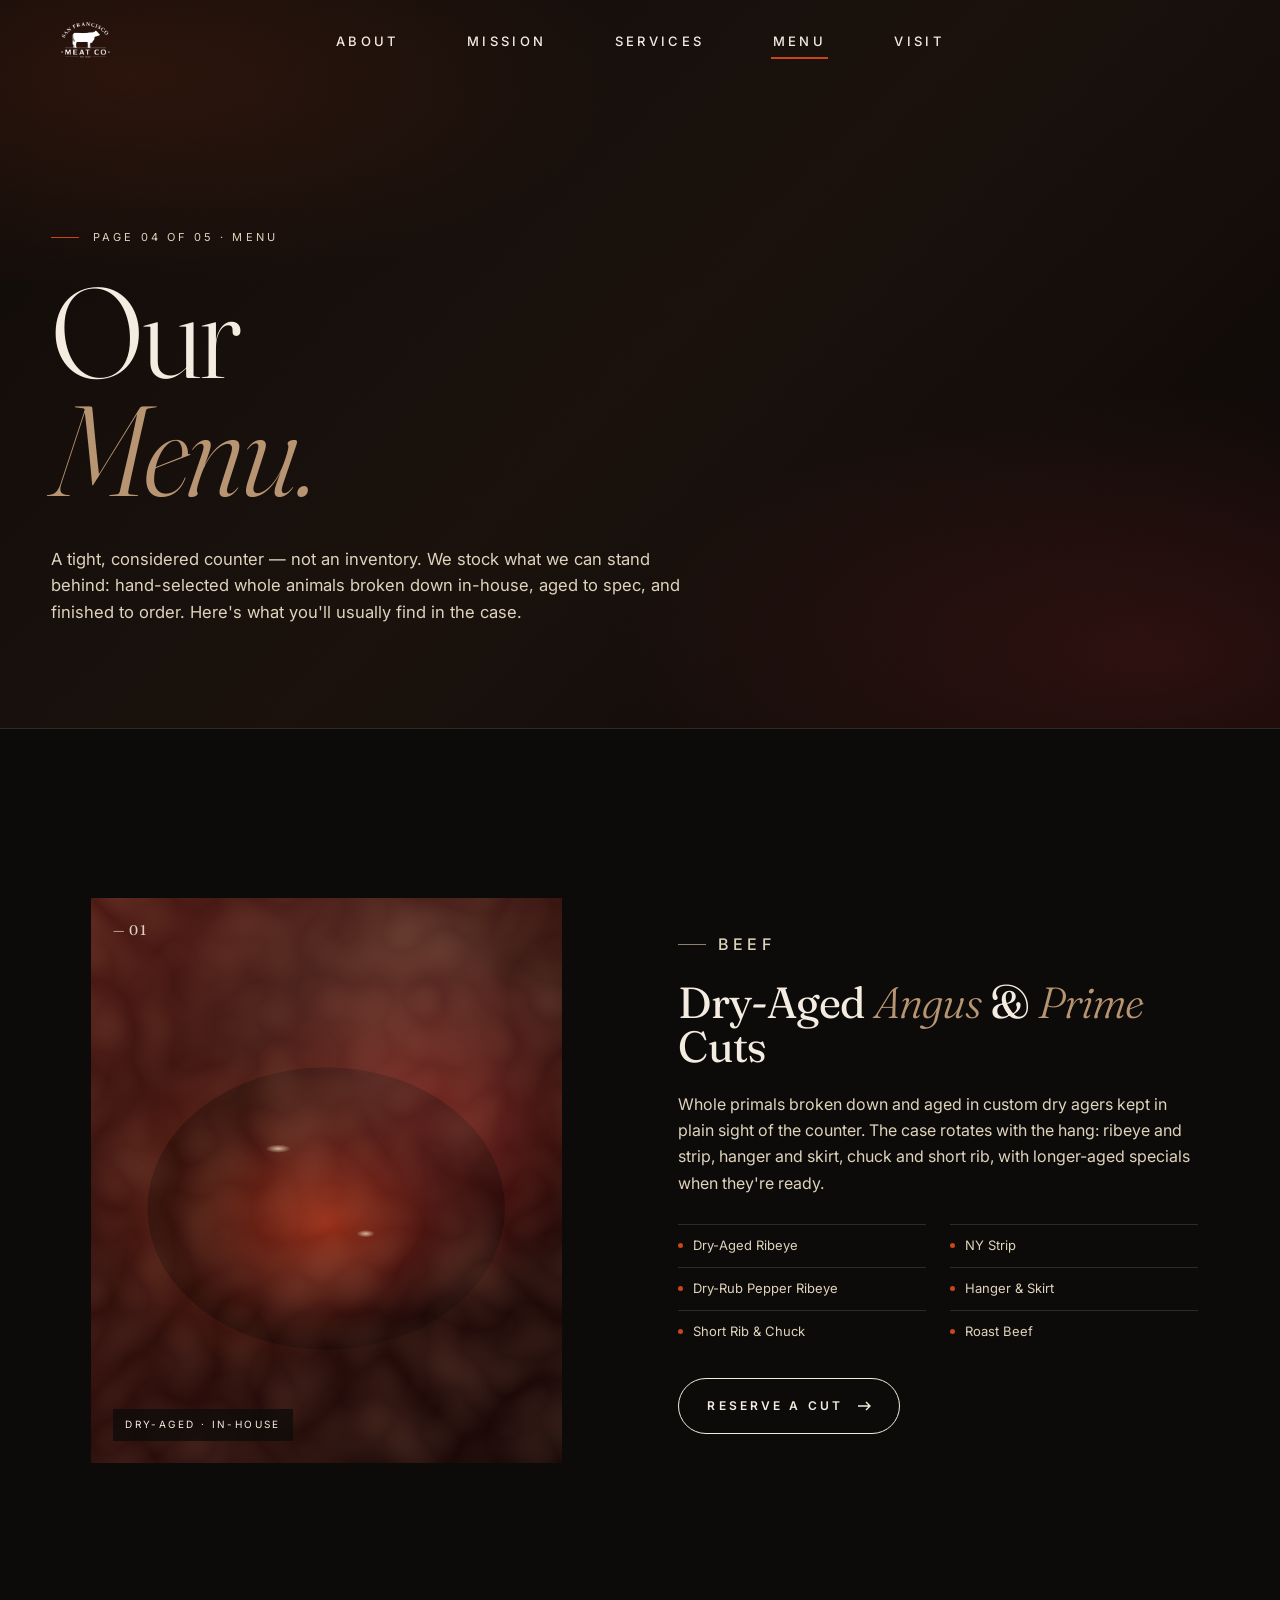
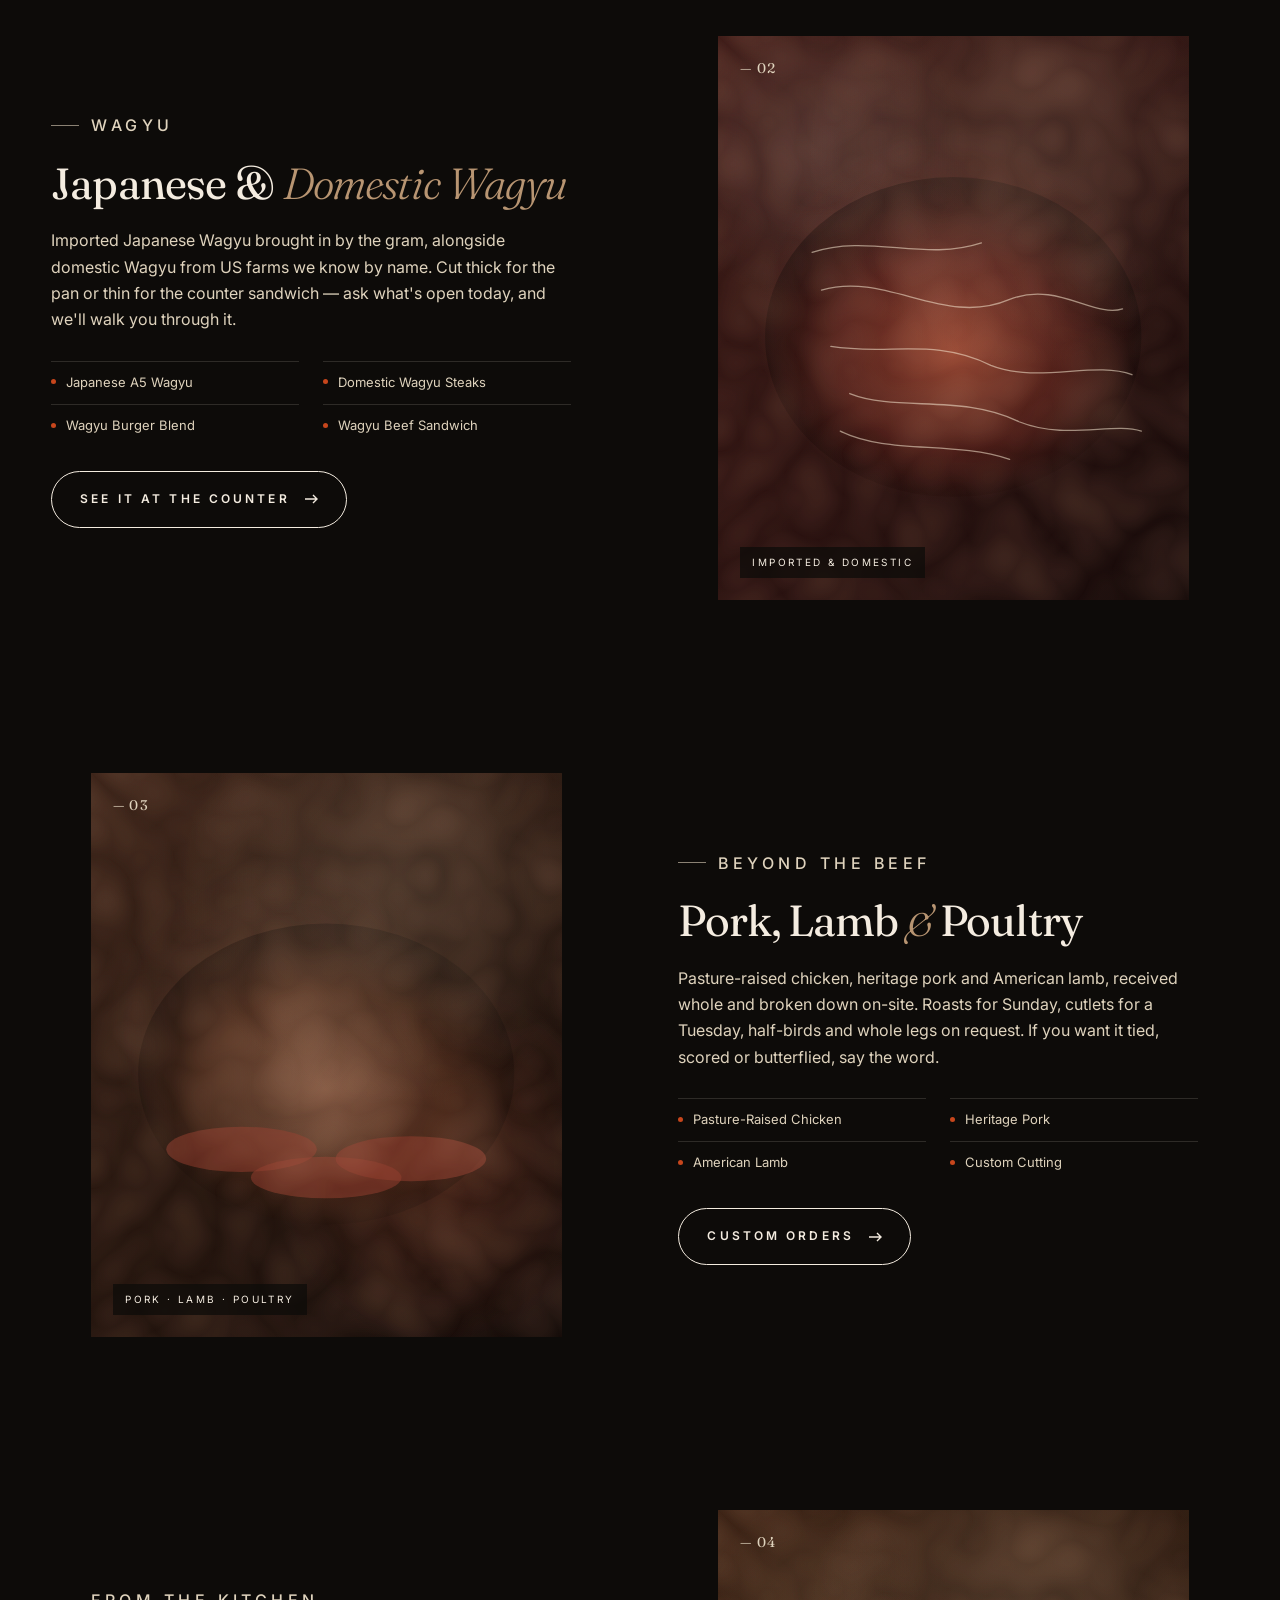
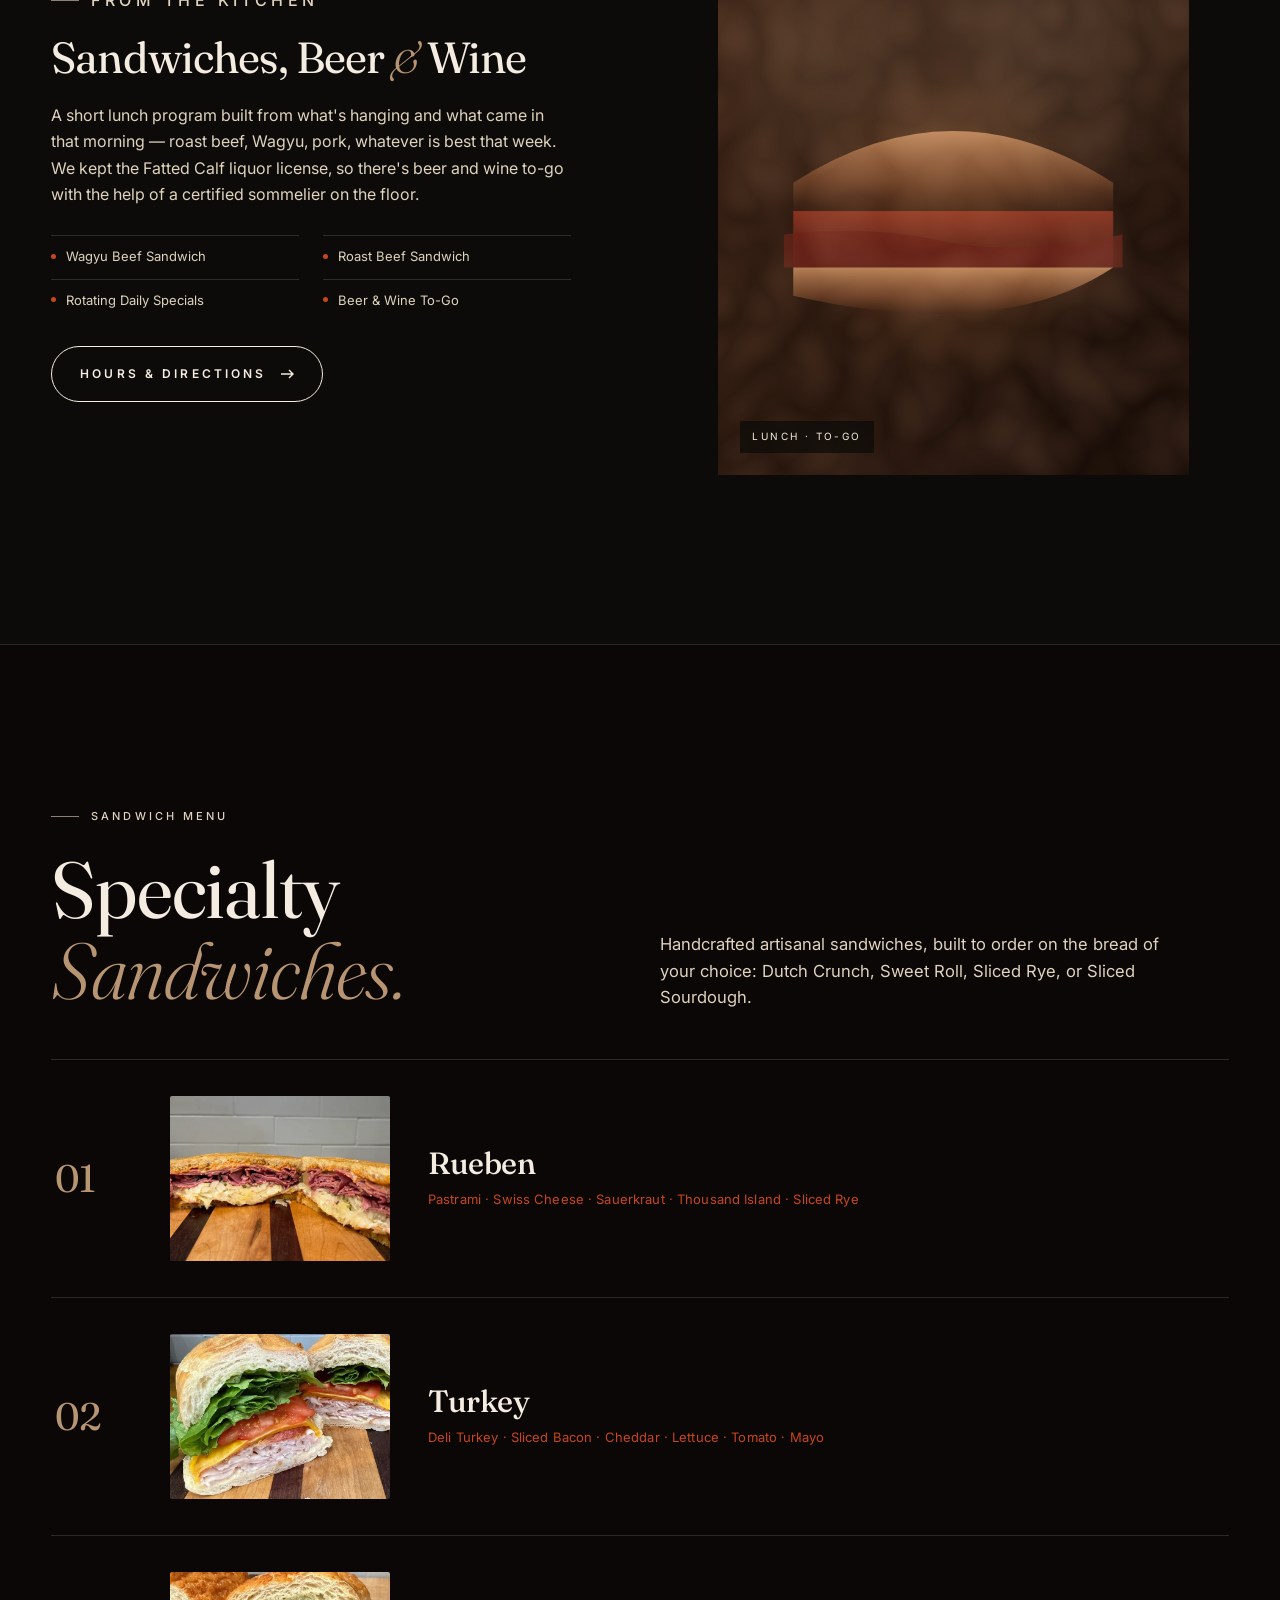
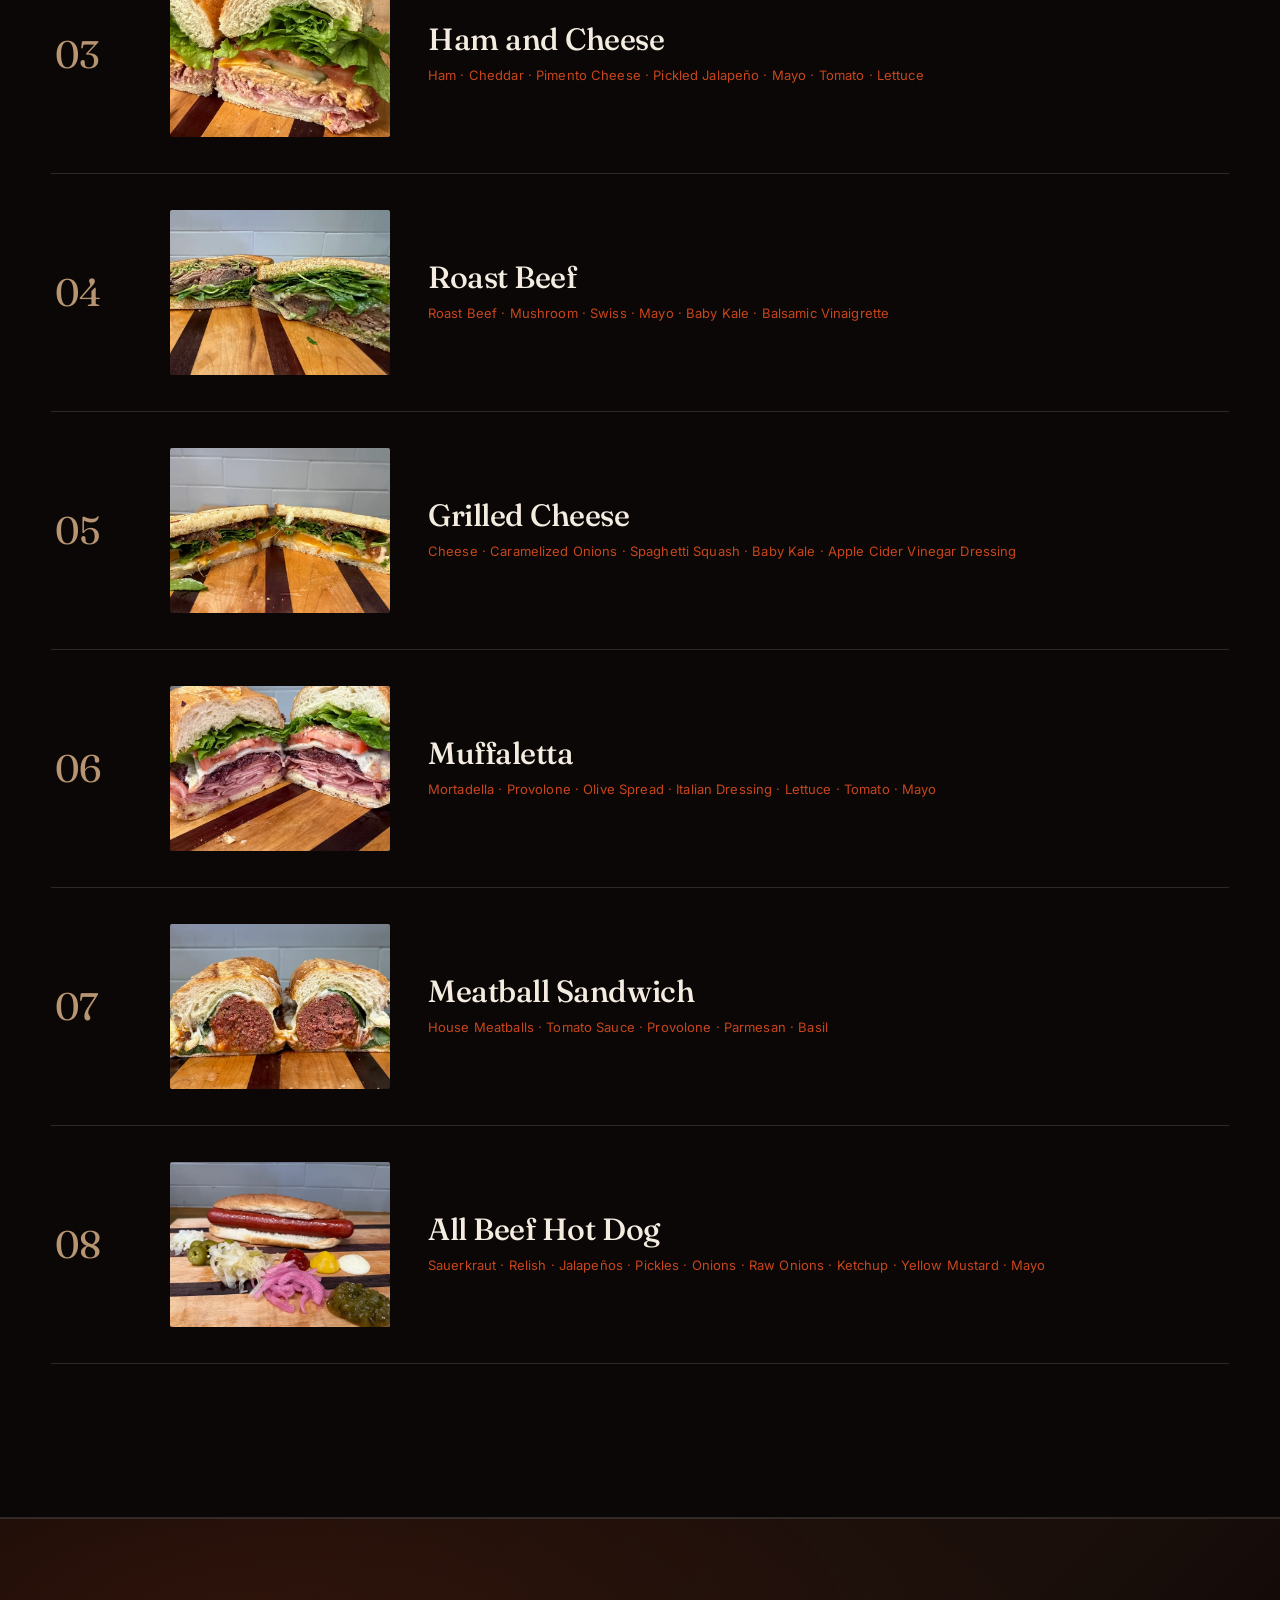
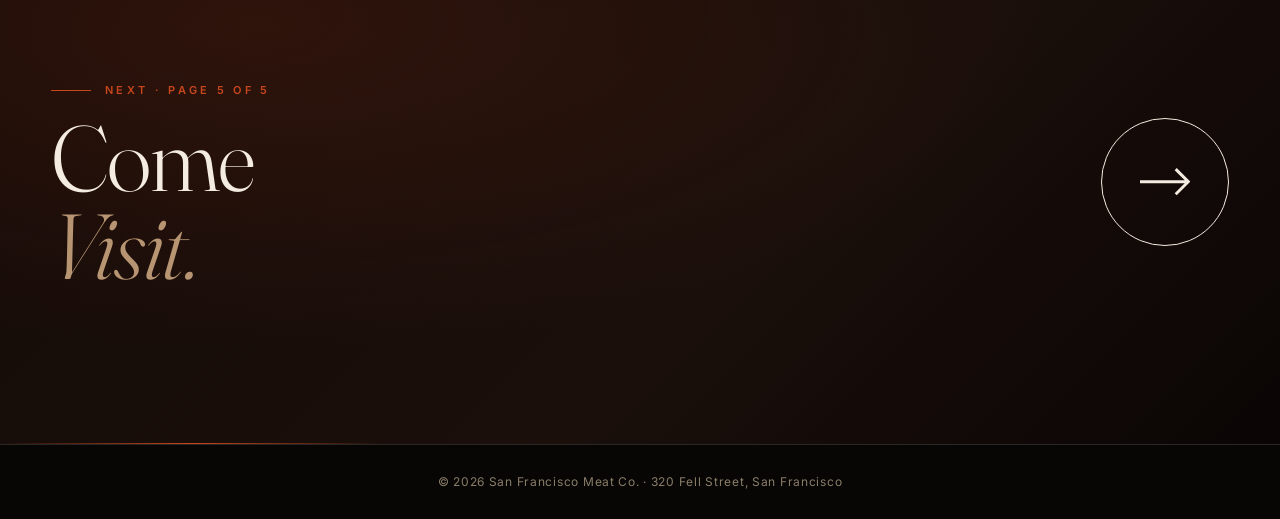
==== commit 54024829: "chore(menu): remove the 5-cell photo strip (The Block / Dry-Age / etc.) Drop the SVG texture strip a" ====
--- a/menu.html
+++ b/menu.html
@@ -292,16 +292,6 @@
   </div>
 </section>
 
-<section class="strip" aria-hidden="true">
-  <div class="strip-grid">
-    <div class="strip-cell wide"><div class="photo photo--strip1" style="position:absolute;inset:0"></div><span class="label">The Block</span></div>
-    <div class="strip-cell"><div class="photo photo--strip2" style="position:absolute;inset:0"></div><span class="label">Dry-Age</span></div>
-    <div class="strip-cell"><div class="photo photo--strip3" style="position:absolute;inset:0"></div><span class="label">On The Pan</span></div>
-    <div class="strip-cell"><div class="photo photo--strip4" style="position:absolute;inset:0"></div><span class="label">The Case</span></div>
-    <div class="strip-cell"><div class="photo photo--strip5" style="position:absolute;inset:0"></div><span class="label">To-Go</span></div>
-  </div>
-</section>
-
 <a class="next-page" href="visit.html" aria-label="Next: Visit">
   <div class="wrap next-page-inner">
     <div>
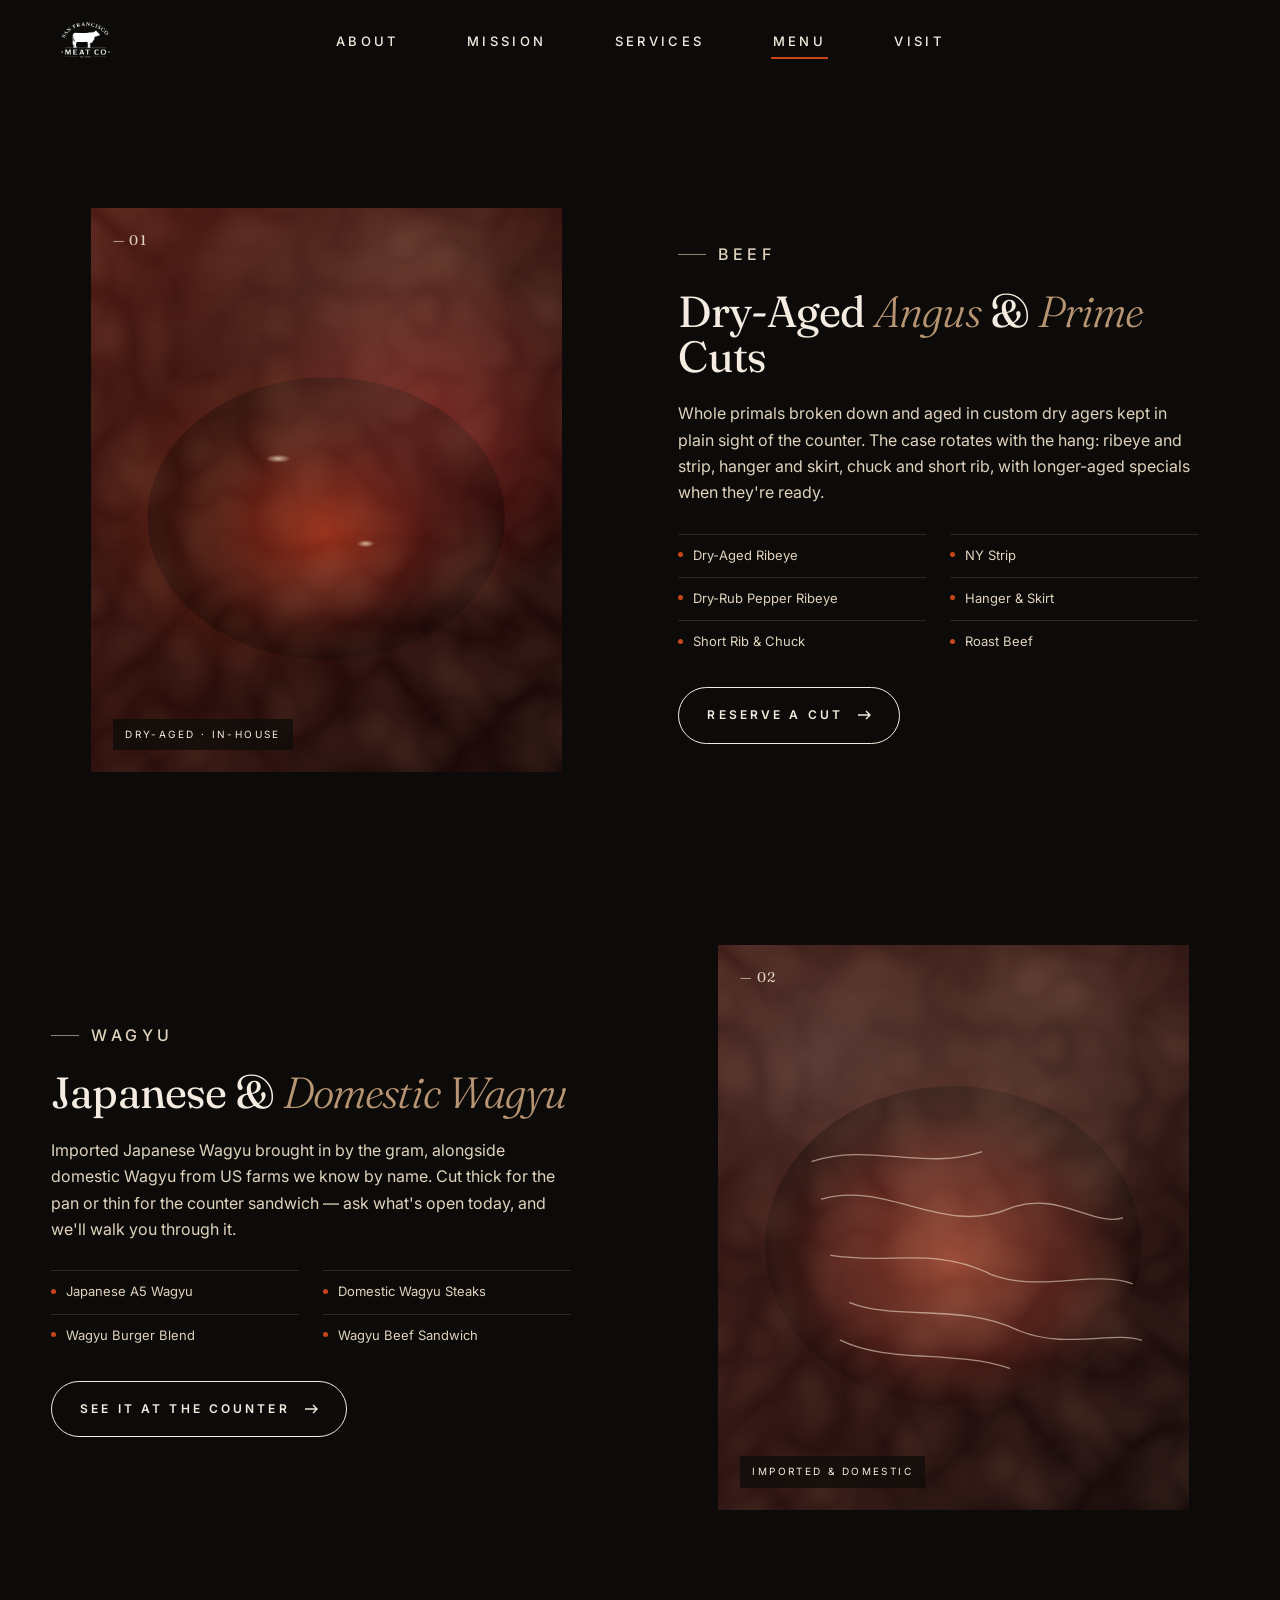
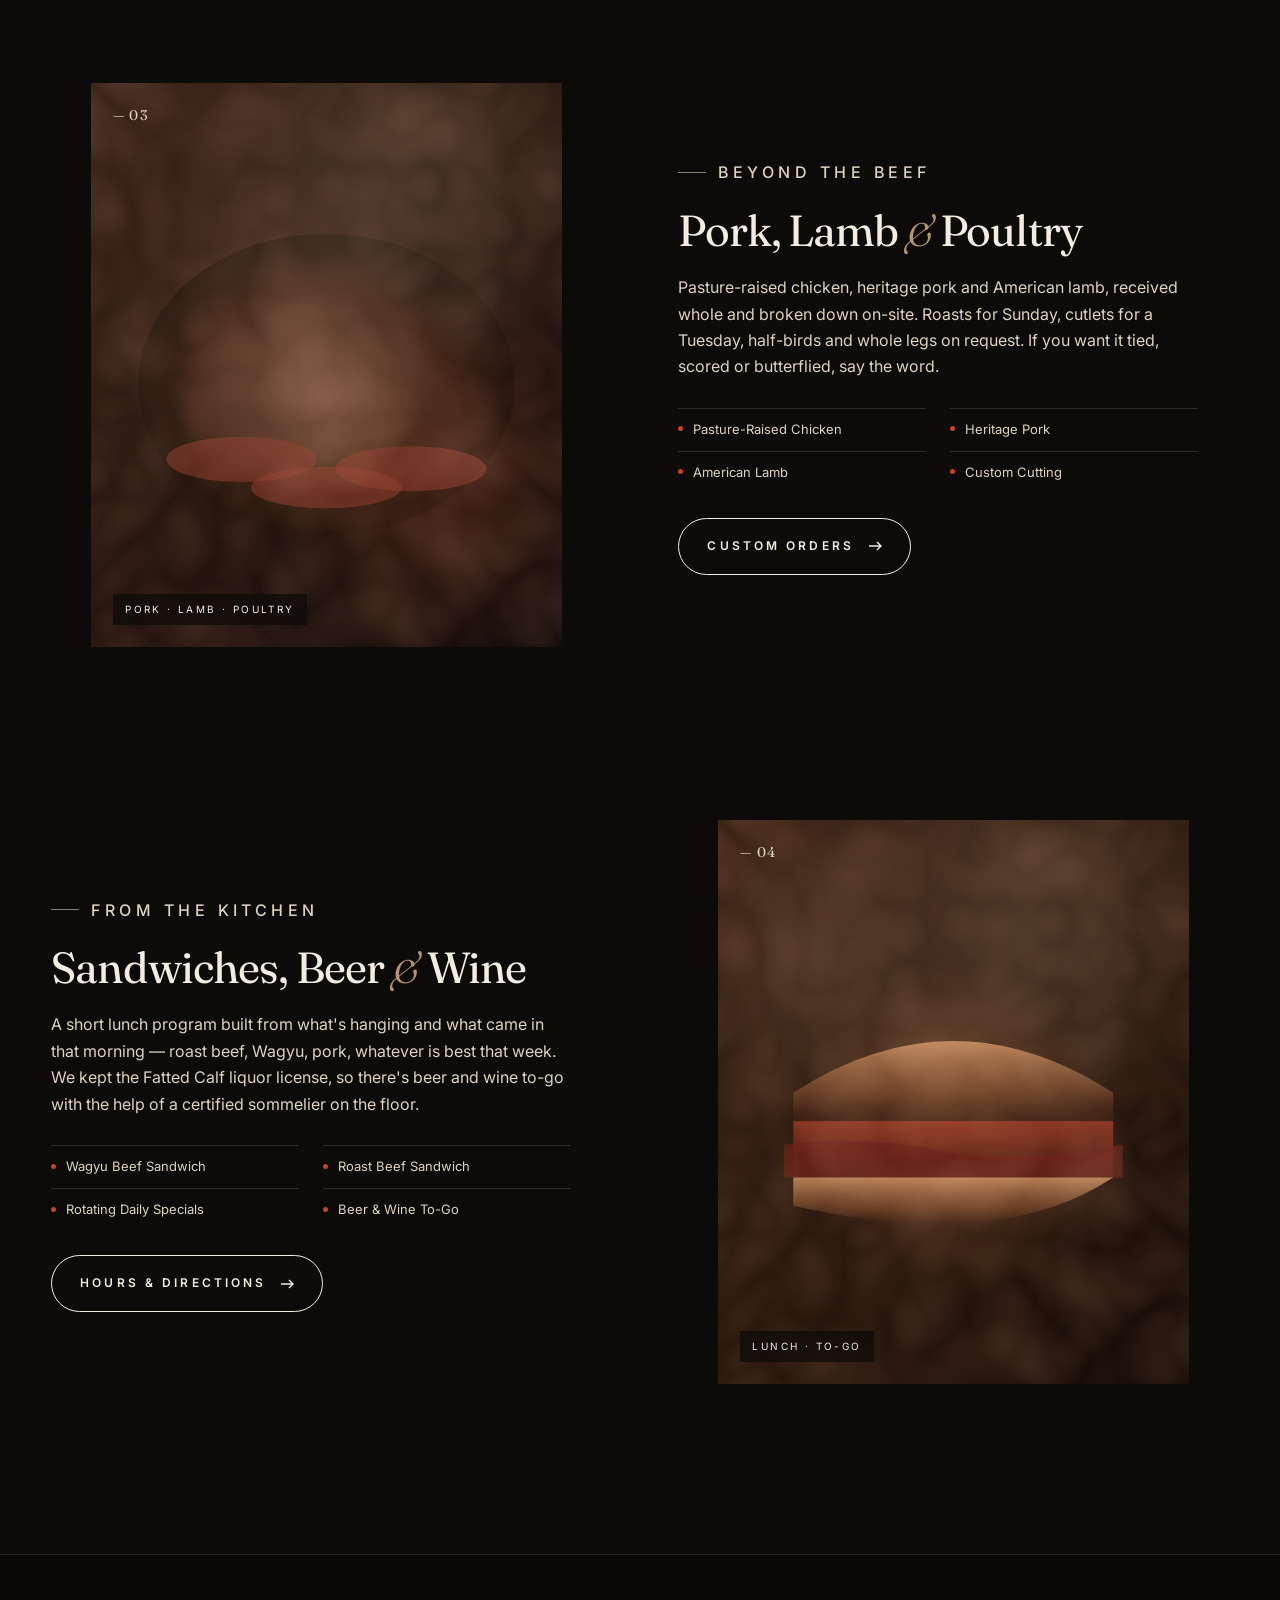
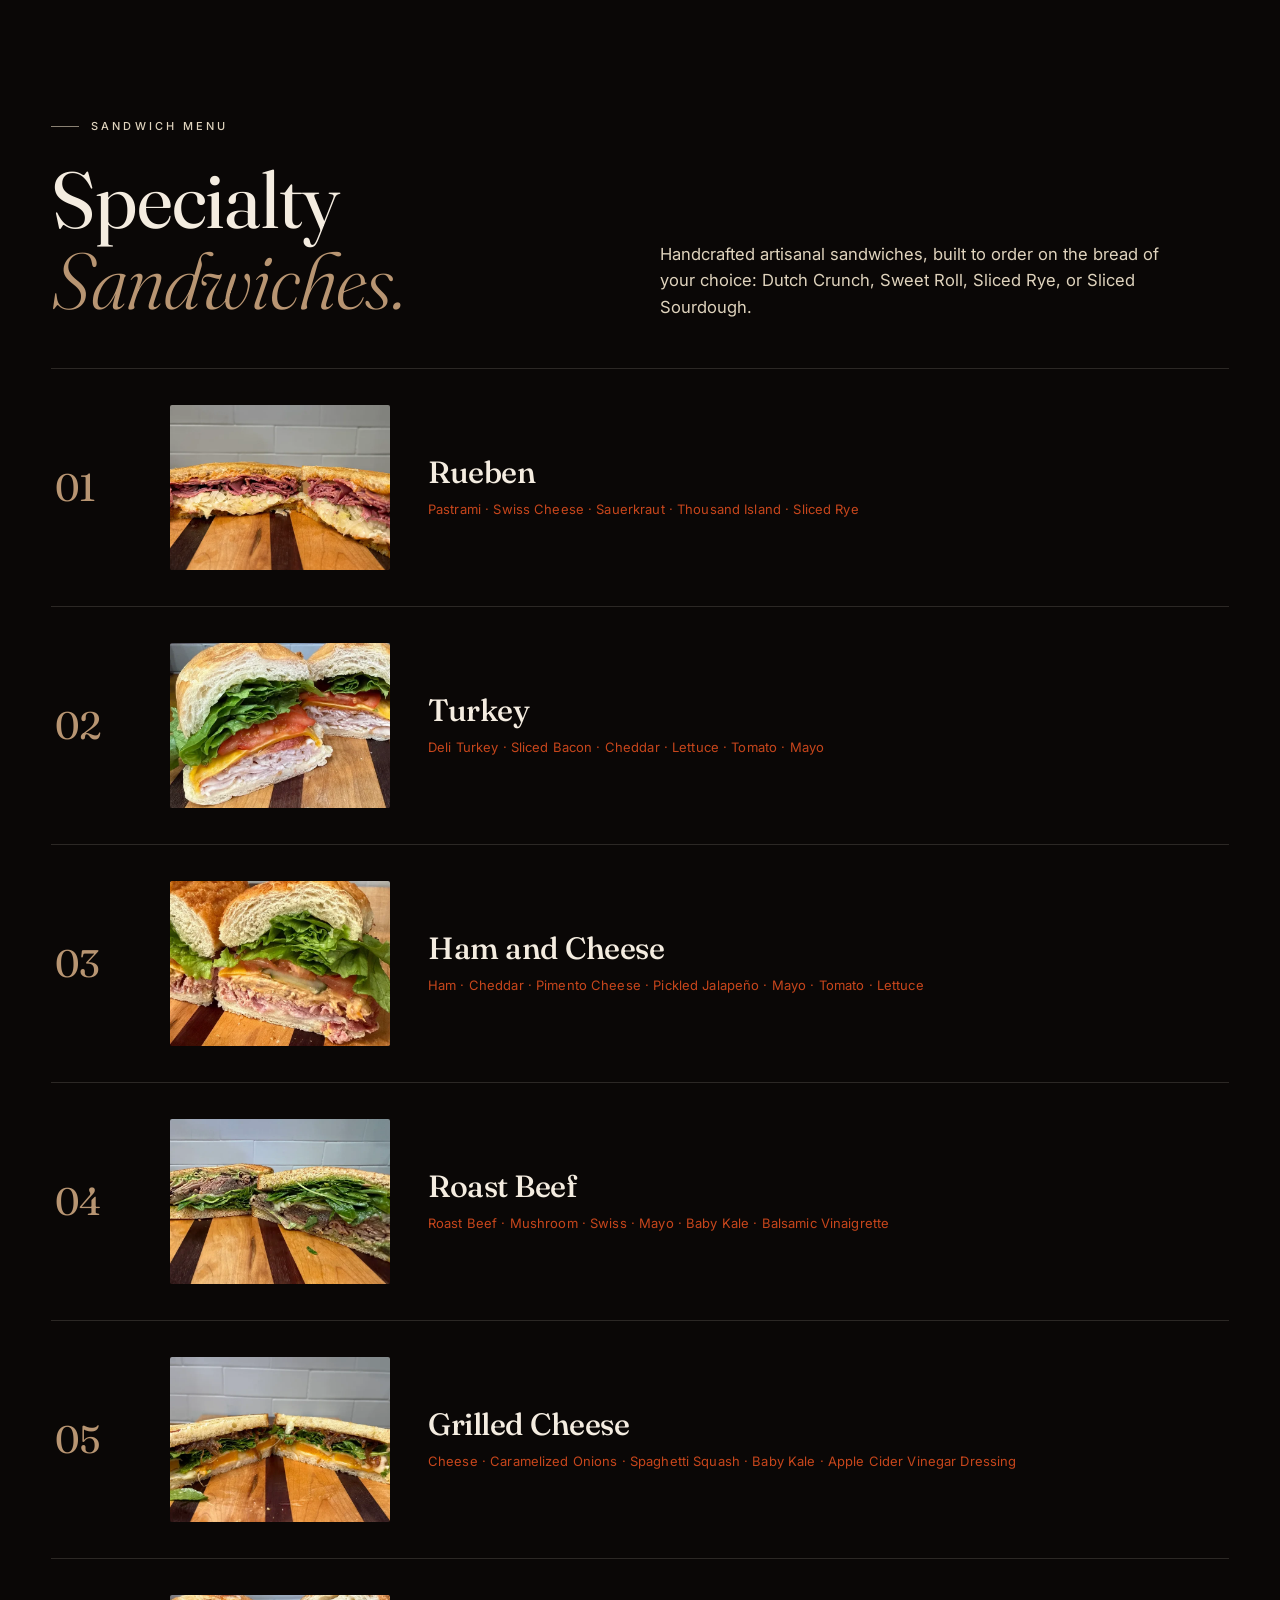
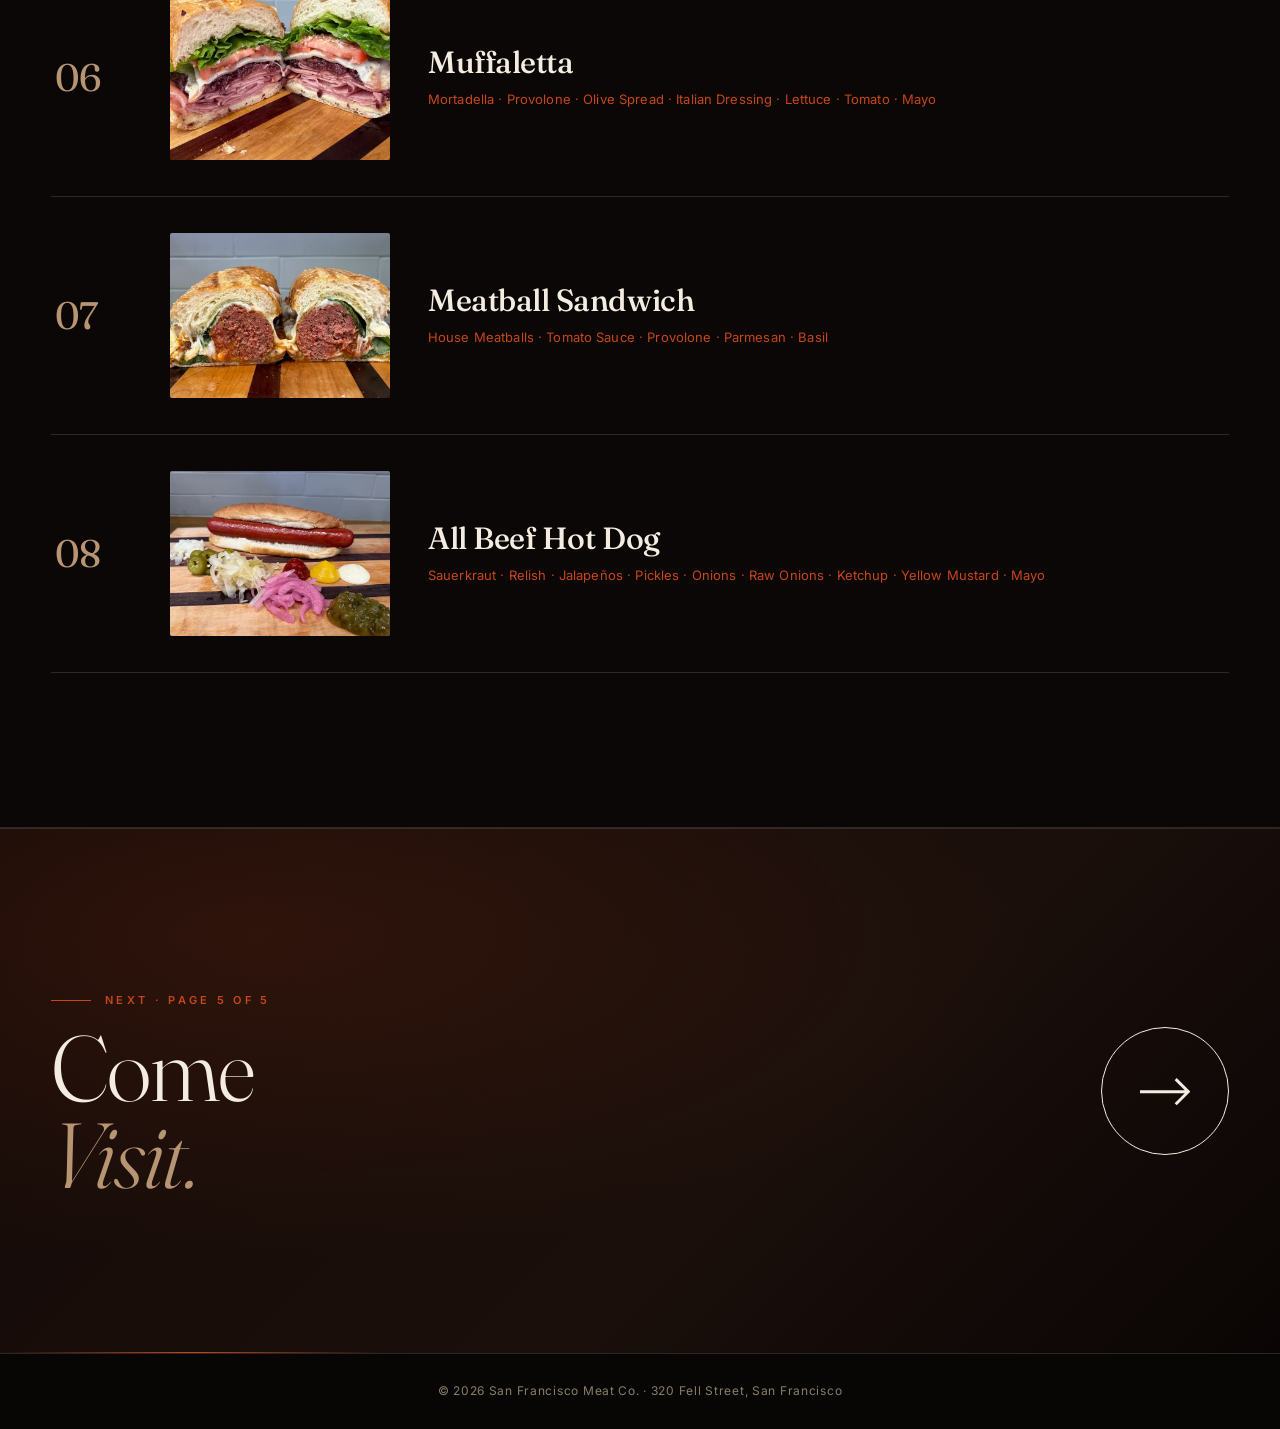
==== commit 184792eb: "chore(menu): remove the 'Our Menu' page hero block Drop the page-hero section (crumb + 'Our Menu.' h" ====
--- a/menu.html
+++ b/menu.html
@@ -48,19 +48,7 @@
   </div>
 </aside>
 <main>
-<section class="page-hero">
-  <div class="wrap">
-    <p class="page-crumb">Page 04 of 05 · Menu</p>
-    <h1>Our<br/><em>Menu.</em></h1>
-    <p class="page-lead">
-      A tight, considered counter — not an inventory. We stock what we can stand
-      behind: hand-selected whole animals broken down in-house, aged to spec, and
-      finished to order. Here's what you'll usually find in the case.
-    </p>
-  </div>
-</section>
-
-<section class="sec sec-dark products" id="products">
+<section class="sec sec-dark products" id="products" style="padding-top:clamp(140px, 15vw, 200px)">
   <div class="wrap">
     <!-- Row 1 -->
     <article class="product-row reveal">
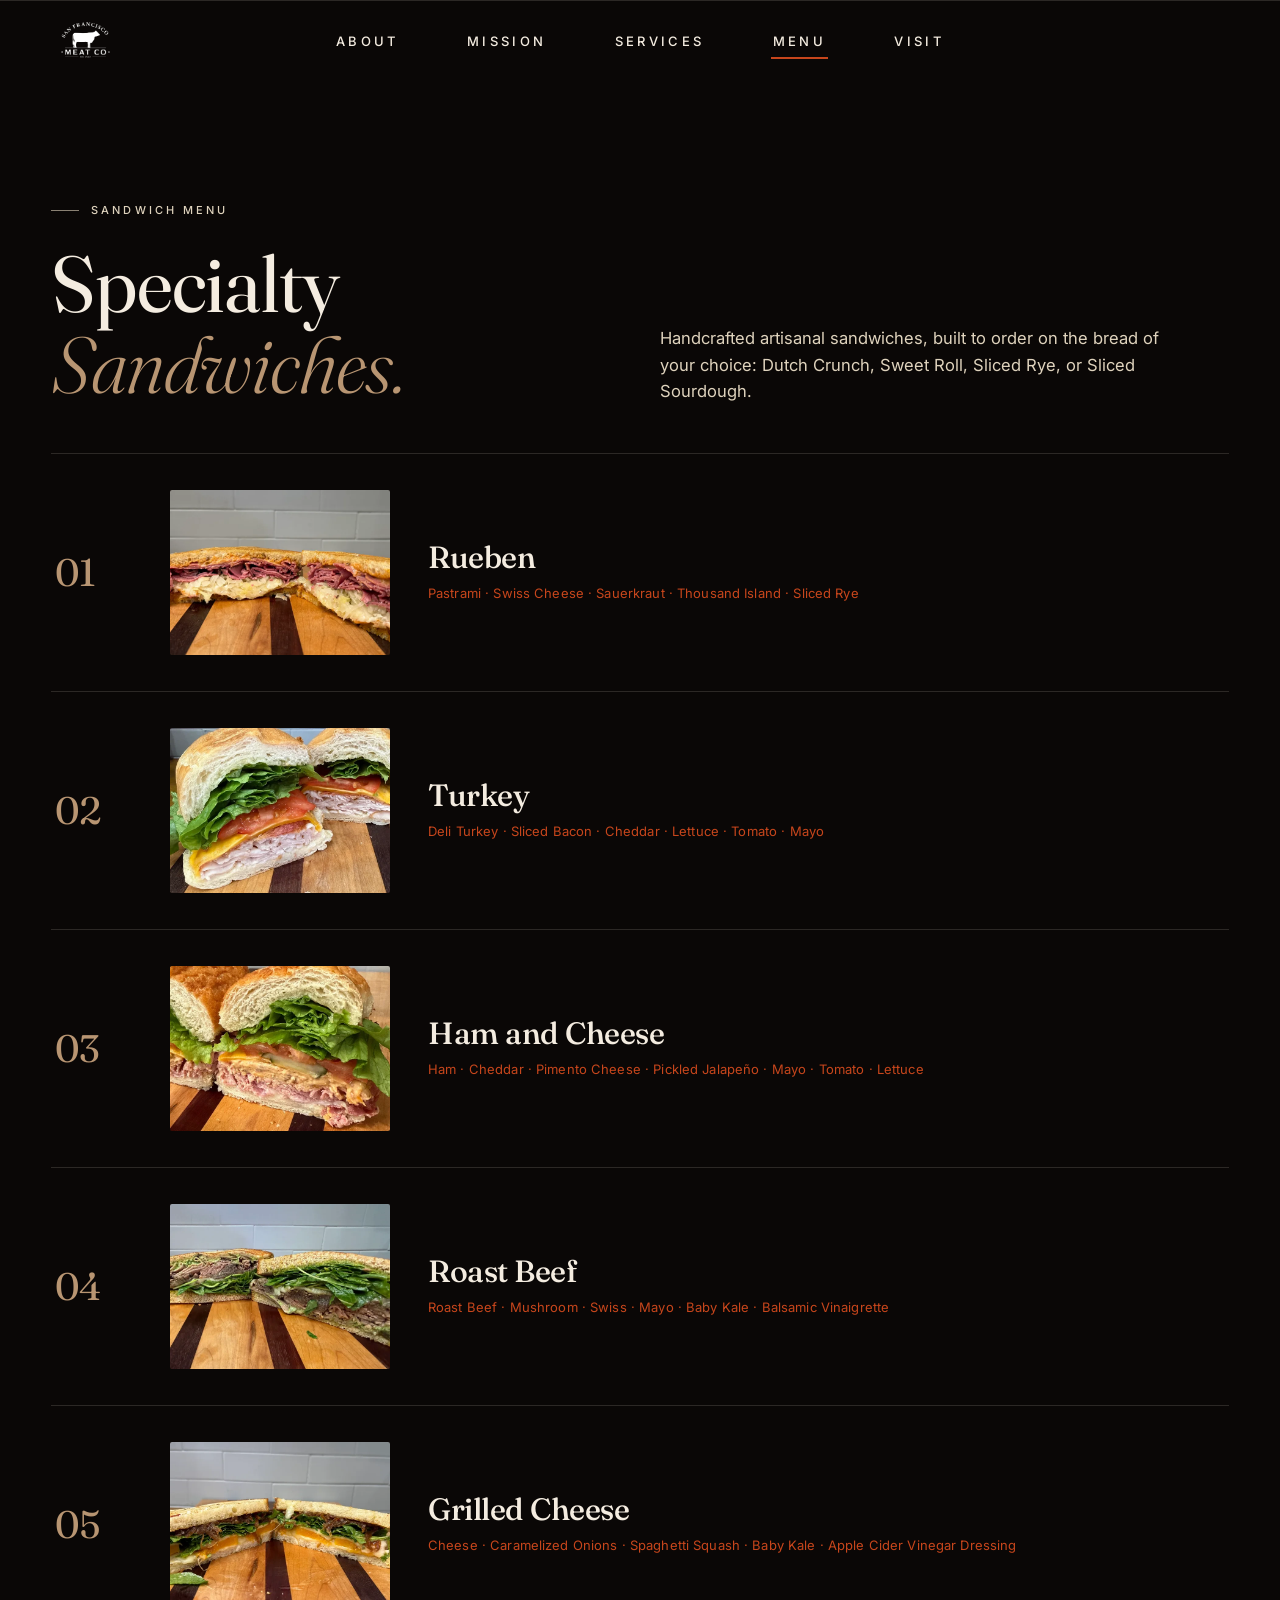
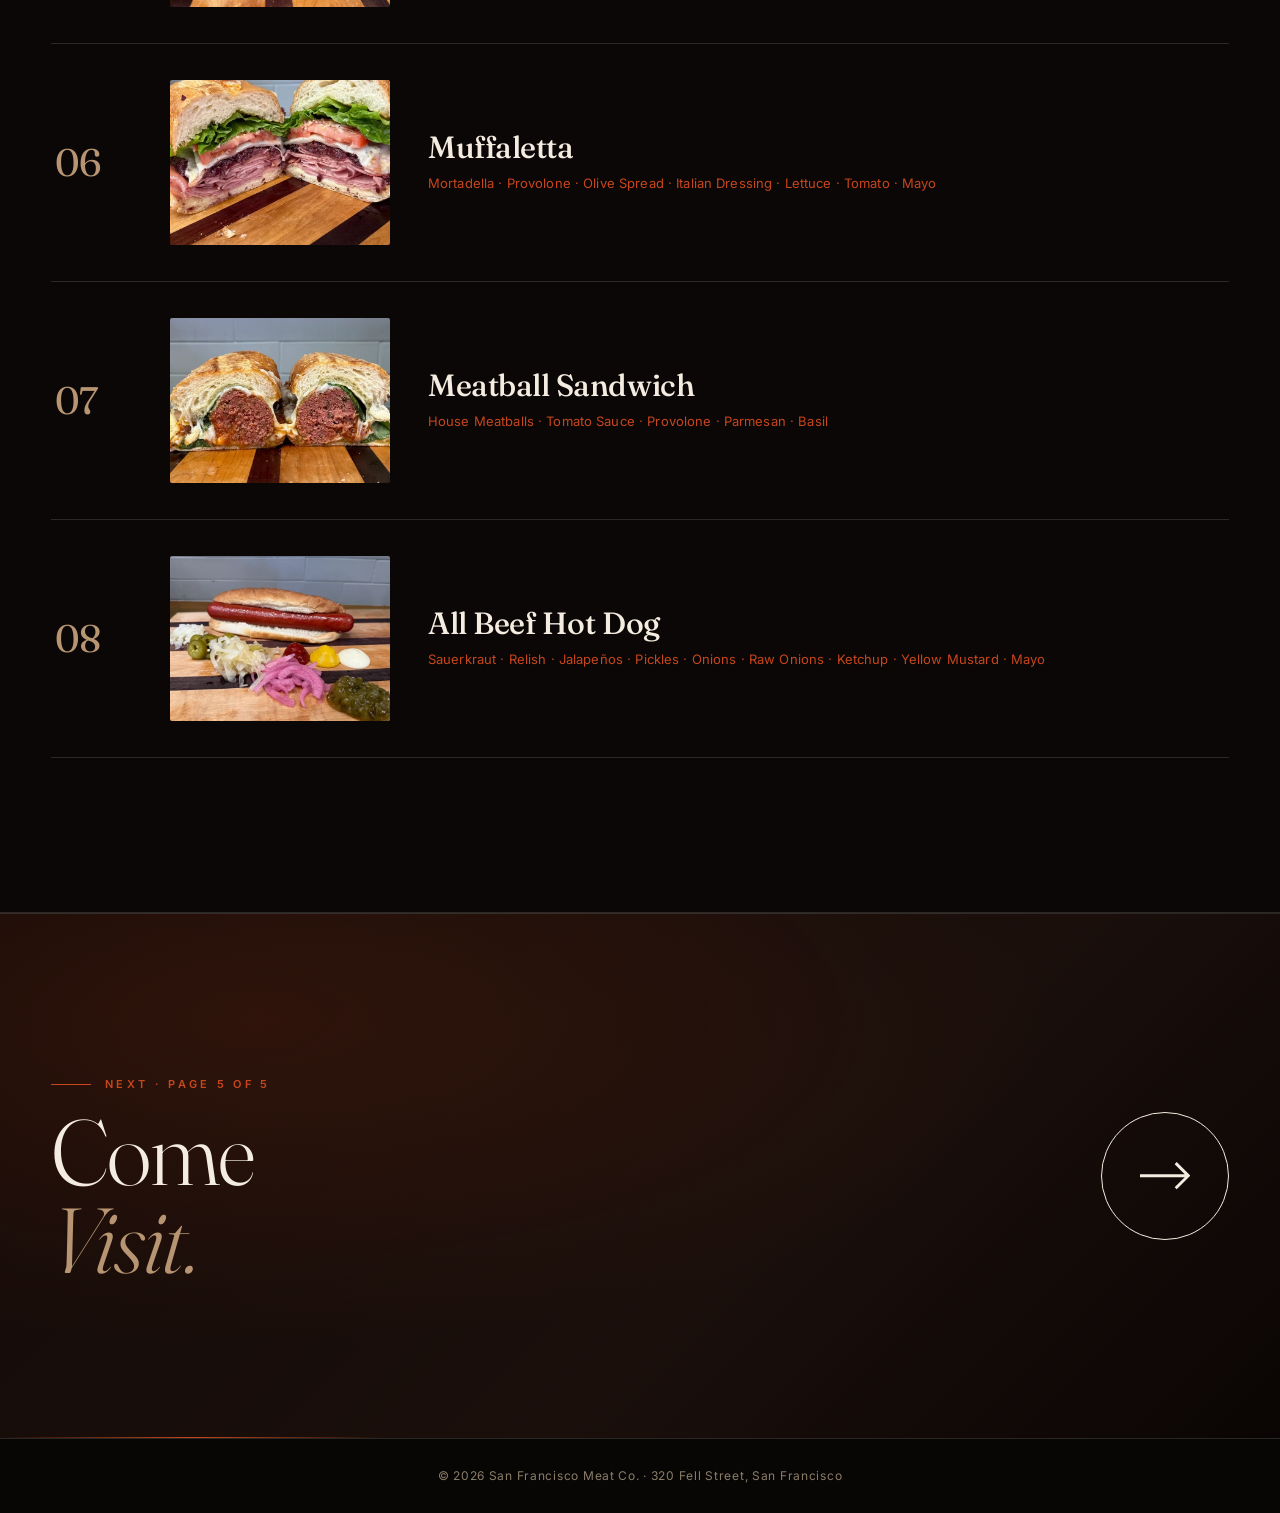
==== commit 9230f319: "chore(menu): remove the 4 main product rows Drop the Beef / Wagyu / Pork·Lamb·Poultry / Sandwiches·B" ====
--- a/menu.html
+++ b/menu.html
@@ -48,124 +48,7 @@
   </div>
 </aside>
 <main>
-<section class="sec sec-dark products" id="products" style="padding-top:clamp(140px, 15vw, 200px)">
-  <div class="wrap">
-    <!-- Row 1 -->
-    <article class="product-row reveal">
-      <figure class="pr-media">
-        <span class="num">— 01</span>
-        <div class="photo photo--beef" style="position:absolute;inset:0" role="img" aria-label="Dry-aged ribeye steak">
-          <svg viewBox="0 0 500 600" preserveAspectRatio="xMidYMid slice" aria-hidden="true">
-            <defs><radialGradient id="pr1" cx="50%" cy="55%" r="48%"><stop offset="0%" stop-color="#b4381e" stop-opacity=".7"/><stop offset="60%" stop-color="#4a140f" stop-opacity=".55"/><stop offset="100%" stop-color="#000" stop-opacity=".3"/></radialGradient><radialGradient id="pr1b" cx="40%" cy="40%" r="12%"><stop offset="0%" stop-color="#f3e2bf" stop-opacity=".75"/><stop offset="100%" stop-color="#f3e2bf" stop-opacity="0"/></radialGradient></defs>
-            <ellipse cx="250" cy="330" rx="190" ry="150" fill="url(#pr1)"/>
-            <ellipse cx="210" cy="270" rx="55" ry="18" fill="url(#pr1b)"/>
-            <ellipse cx="300" cy="360" rx="40" ry="16" fill="url(#pr1b)"/>
-          </svg>
-          <div class="glint"></div>
-        </div>
-        <span class="tag">Dry-Aged · In-House</span>
-      </figure>
-      <div class="pr-copy">
-        <p class="eyebrow">Beef</p>
-        <h3>Dry-Aged <em>Angus</em> &amp; <em>Prime</em> Cuts</h3>
-        <p>Whole primals broken down and aged in custom dry agers kept in plain sight of the counter. The case rotates with the hang: ribeye and strip, hanger and skirt, chuck and short rib, with longer-aged specials when they're ready.</p>
-        <ul class="list">
-          <li>Dry-Aged Ribeye</li><li>NY Strip</li><li>Dry-Rub Pepper Ribeye</li>
-          <li>Hanger &amp; Skirt</li><li>Short Rib &amp; Chuck</li><li>Roast Beef</li>
-        </ul>
-        <a class="btn" href="visit.html">Reserve a Cut <svg class="arrow" viewBox="0 0 14 10" fill="none"><path d="M1 5h12M9 1l4 4-4 4" stroke="currentColor" stroke-width="1.4"/></svg></a>
-      </div>
-    </article>
-
-    <!-- Row 2 -->
-    <article class="product-row rev reveal">
-      <figure class="pr-media">
-        <span class="num">— 02</span>
-        <div class="photo photo--wagyu" style="position:absolute;inset:0" role="img" aria-label="Marbled Wagyu beef cut">
-          <svg viewBox="0 0 500 600" preserveAspectRatio="xMidYMid slice" aria-hidden="true">
-            <defs><radialGradient id="pr2" cx="50%" cy="55%" r="52%"><stop offset="0%" stop-color="#c25c3e" stop-opacity=".6"/><stop offset="60%" stop-color="#5a1a14" stop-opacity=".45"/><stop offset="100%" stop-color="#000" stop-opacity=".3"/></radialGradient></defs>
-            <ellipse cx="250" cy="320" rx="200" ry="170" fill="url(#pr2)"/>
-            <g stroke="#f6e8cf" stroke-opacity=".55" fill="none" stroke-width="1.4" stroke-linecap="round">
-              <path d="M110,270 C 180,250 240,310 310,280 C 360,260 400,300 430,290"/>
-              <path d="M120,330 C 180,340 230,320 290,350 C 340,370 400,345 440,360"/>
-              <path d="M140,380 C 190,400 260,380 320,410 C 370,430 420,410 450,420"/>
-              <path d="M100,230 C 160,210 220,240 280,220"/>
-              <path d="M130,420 C 180,445 250,430 310,450"/>
-            </g>
-          </svg>
-          <div class="glint"></div>
-        </div>
-        <span class="tag">Imported &amp; Domestic</span>
-      </figure>
-      <div class="pr-copy">
-        <p class="eyebrow">Wagyu</p>
-        <h3>Japanese &amp; <em>Domestic Wagyu</em></h3>
-        <p>Imported Japanese Wagyu brought in by the gram, alongside domestic Wagyu from US farms we know by name. Cut thick for the pan or thin for the counter sandwich — ask what's open today, and we'll walk you through it.</p>
-        <ul class="list">
-          <li>Japanese A5 Wagyu</li><li>Domestic Wagyu Steaks</li>
-          <li>Wagyu Burger Blend</li><li>Wagyu Beef Sandwich</li>
-        </ul>
-        <a class="btn" href="visit.html">See It at the Counter <svg class="arrow" viewBox="0 0 14 10" fill="none"><path d="M1 5h12M9 1l4 4-4 4" stroke="currentColor" stroke-width="1.4"/></svg></a>
-      </div>
-    </article>
-
-    <!-- Row 3 -->
-    <article class="product-row reveal">
-      <figure class="pr-media">
-        <span class="num">— 03</span>
-        <div class="photo photo--pork" style="position:absolute;inset:0" role="img" aria-label="Pork, lamb and poultry cuts">
-          <svg viewBox="0 0 500 600" preserveAspectRatio="xMidYMid slice" aria-hidden="true">
-            <defs><radialGradient id="pr3" cx="50%" cy="55%" r="55%"><stop offset="0%" stop-color="#d49572" stop-opacity=".45"/><stop offset="60%" stop-color="#4a2615" stop-opacity=".45"/><stop offset="100%" stop-color="#000" stop-opacity=".3"/></radialGradient></defs>
-            <ellipse cx="250" cy="320" rx="200" ry="160" fill="url(#pr3)"/>
-            <g fill="#8c3a2a" fill-opacity=".55"><ellipse cx="160" cy="400" rx="80" ry="24"/><ellipse cx="250" cy="430" rx="80" ry="22"/><ellipse cx="340" cy="410" rx="80" ry="24"/></g>
-          </svg>
-          <div class="glint"></div>
-        </div>
-        <span class="tag">Pork · Lamb · Poultry</span>
-      </figure>
-      <div class="pr-copy">
-        <p class="eyebrow">Beyond The Beef</p>
-        <h3>Pork, Lamb <em>&amp;</em> Poultry</h3>
-        <p>Pasture-raised chicken, heritage pork and American lamb, received whole and broken down on-site. Roasts for Sunday, cutlets for a Tuesday, half-birds and whole legs on request. If you want it tied, scored or butterflied, say the word.</p>
-        <ul class="list">
-          <li>Pasture-Raised Chicken</li><li>Heritage Pork</li>
-          <li>American Lamb</li><li>Custom Cutting</li>
-        </ul>
-        <a class="btn" href="services.html">Custom Orders <svg class="arrow" viewBox="0 0 14 10" fill="none"><path d="M1 5h12M9 1l4 4-4 4" stroke="currentColor" stroke-width="1.4"/></svg></a>
-      </div>
-    </article>
-
-    <!-- Row 4 -->
-    <article class="product-row rev reveal">
-      <figure class="pr-media">
-        <span class="num">— 04</span>
-        <div class="photo photo--sandwich" style="position:absolute;inset:0" role="img" aria-label="Butcher sandwich">
-          <svg viewBox="0 0 500 600" preserveAspectRatio="xMidYMid slice" aria-hidden="true">
-            <defs><linearGradient id="pr4a" x1="0" x2="0" y1="0" y2="1"><stop offset="0%" stop-color="#d49462" stop-opacity=".8"/><stop offset="60%" stop-color="#8c5230" stop-opacity=".6"/><stop offset="100%" stop-color="#3a1d10" stop-opacity=".5"/></linearGradient><linearGradient id="pr4b" x1="0" x2="0" y1="0" y2="1"><stop offset="0%" stop-color="#a63a24" stop-opacity=".75"/><stop offset="100%" stop-color="#5a1a14" stop-opacity=".55"/></linearGradient></defs>
-            <path d="M80 290 Q 250 180 420 290 L 420 320 L 80 320 Z" fill="url(#pr4a)"/>
-            <rect x="80" y="320" width="340" height="60" fill="url(#pr4b)"/>
-            <path d="M70 345 Q 150 335 230 350 Q 310 370 430 345 L 430 380 L 70 380 Z" fill="#6b2016" fill-opacity=".65"/>
-            <path d="M80 380 L 420 380 Q 300 460 80 410 Z" fill="url(#pr4a)"/>
-          </svg>
-          <div class="glint"></div>
-        </div>
-        <span class="tag">Lunch · To-Go</span>
-      </figure>
-      <div class="pr-copy">
-        <p class="eyebrow">From The Kitchen</p>
-        <h3>Sandwiches, Beer <em>&amp;</em> Wine</h3>
-        <p>A short lunch program built from what's hanging and what came in that morning — roast beef, Wagyu, pork, whatever is best that week. We kept the Fatted Calf liquor license, so there's beer and wine to-go with the help of a certified sommelier on the floor.</p>
-        <ul class="list">
-          <li>Wagyu Beef Sandwich</li><li>Roast Beef Sandwich</li>
-          <li>Rotating Daily Specials</li><li>Beer &amp; Wine To-Go</li>
-        </ul>
-        <a class="btn" href="visit.html">Hours &amp; Directions <svg class="arrow" viewBox="0 0 14 10" fill="none"><path d="M1 5h12M9 1l4 4-4 4" stroke="currentColor" stroke-width="1.4"/></svg></a>
-      </div>
-    </article>
-  </div>
-</section>
-
-<section class="sec sec-dark sandwich-menu">
+<section class="sec sec-dark sandwich-menu" style="padding-top:clamp(140px, 15vw, 200px)">
   <div class="wrap">
     <div class="section-head reveal" style="margin-bottom:48px">
       <div>
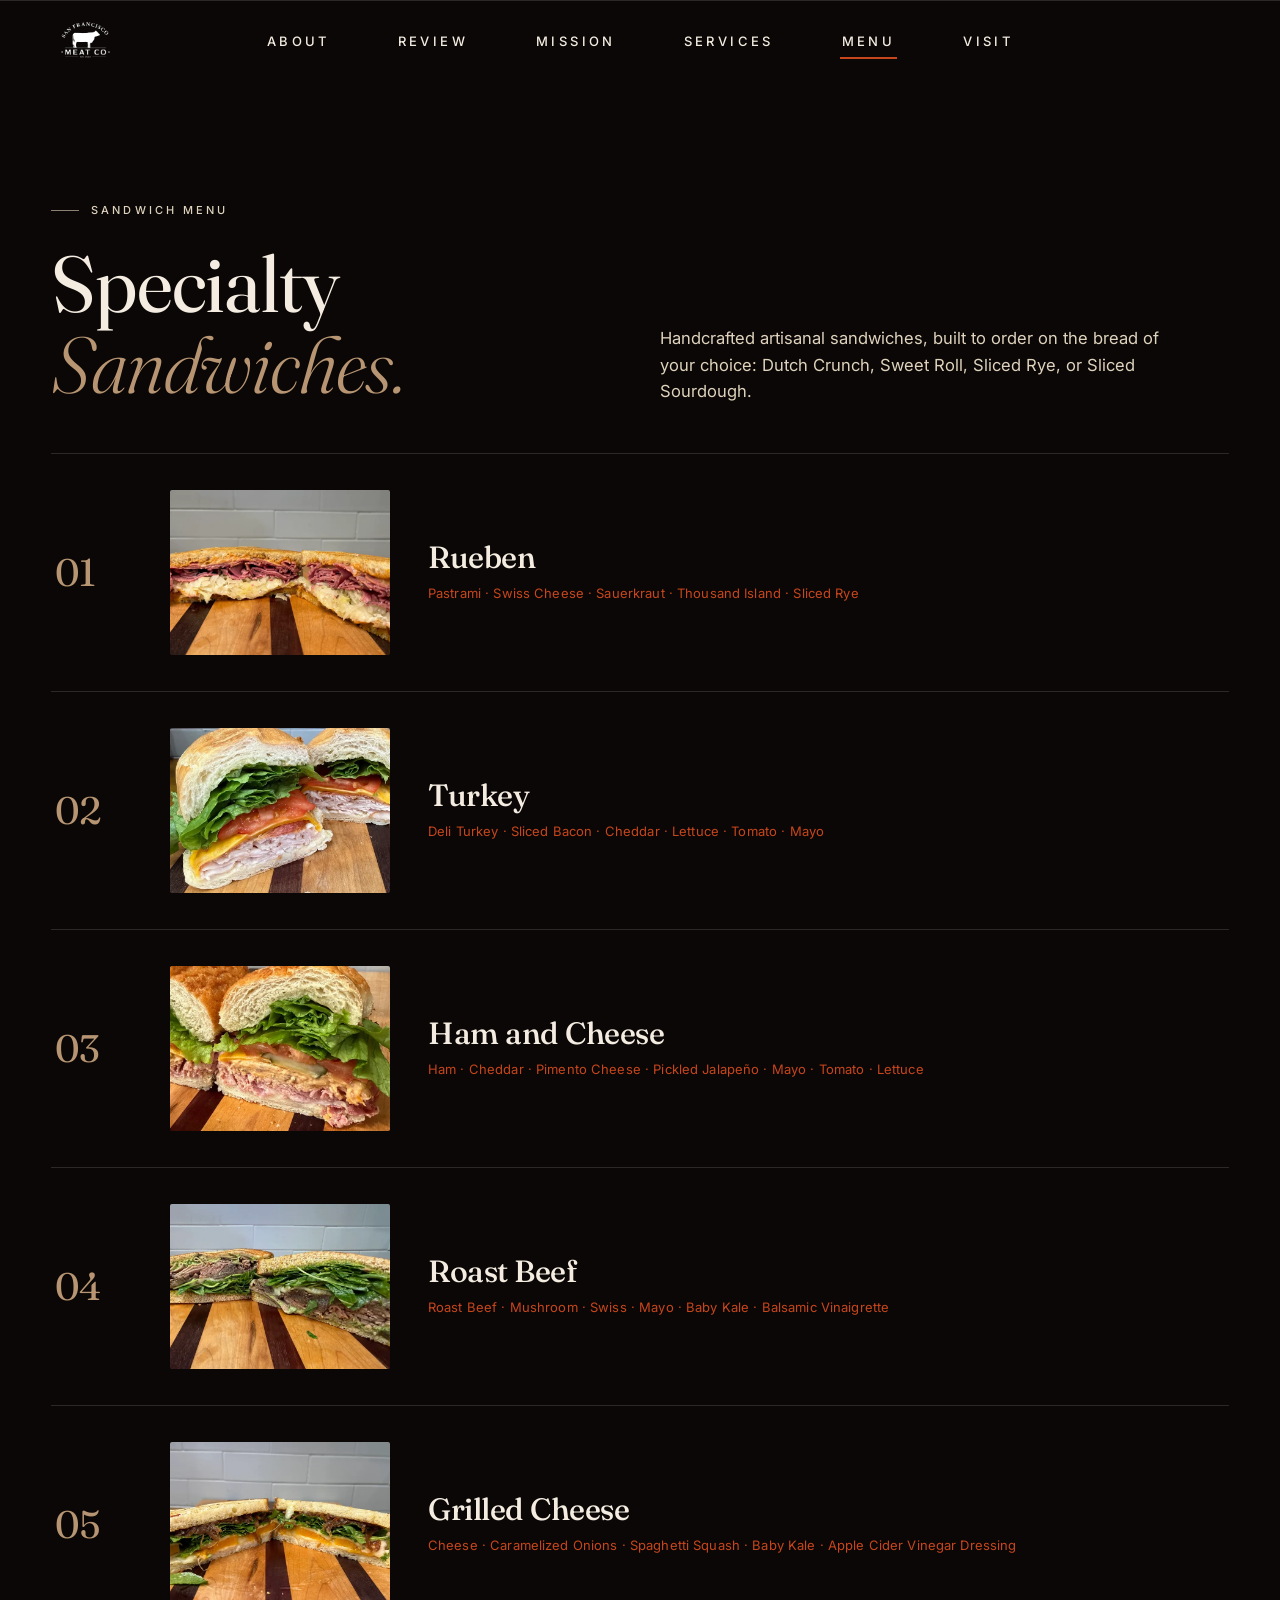
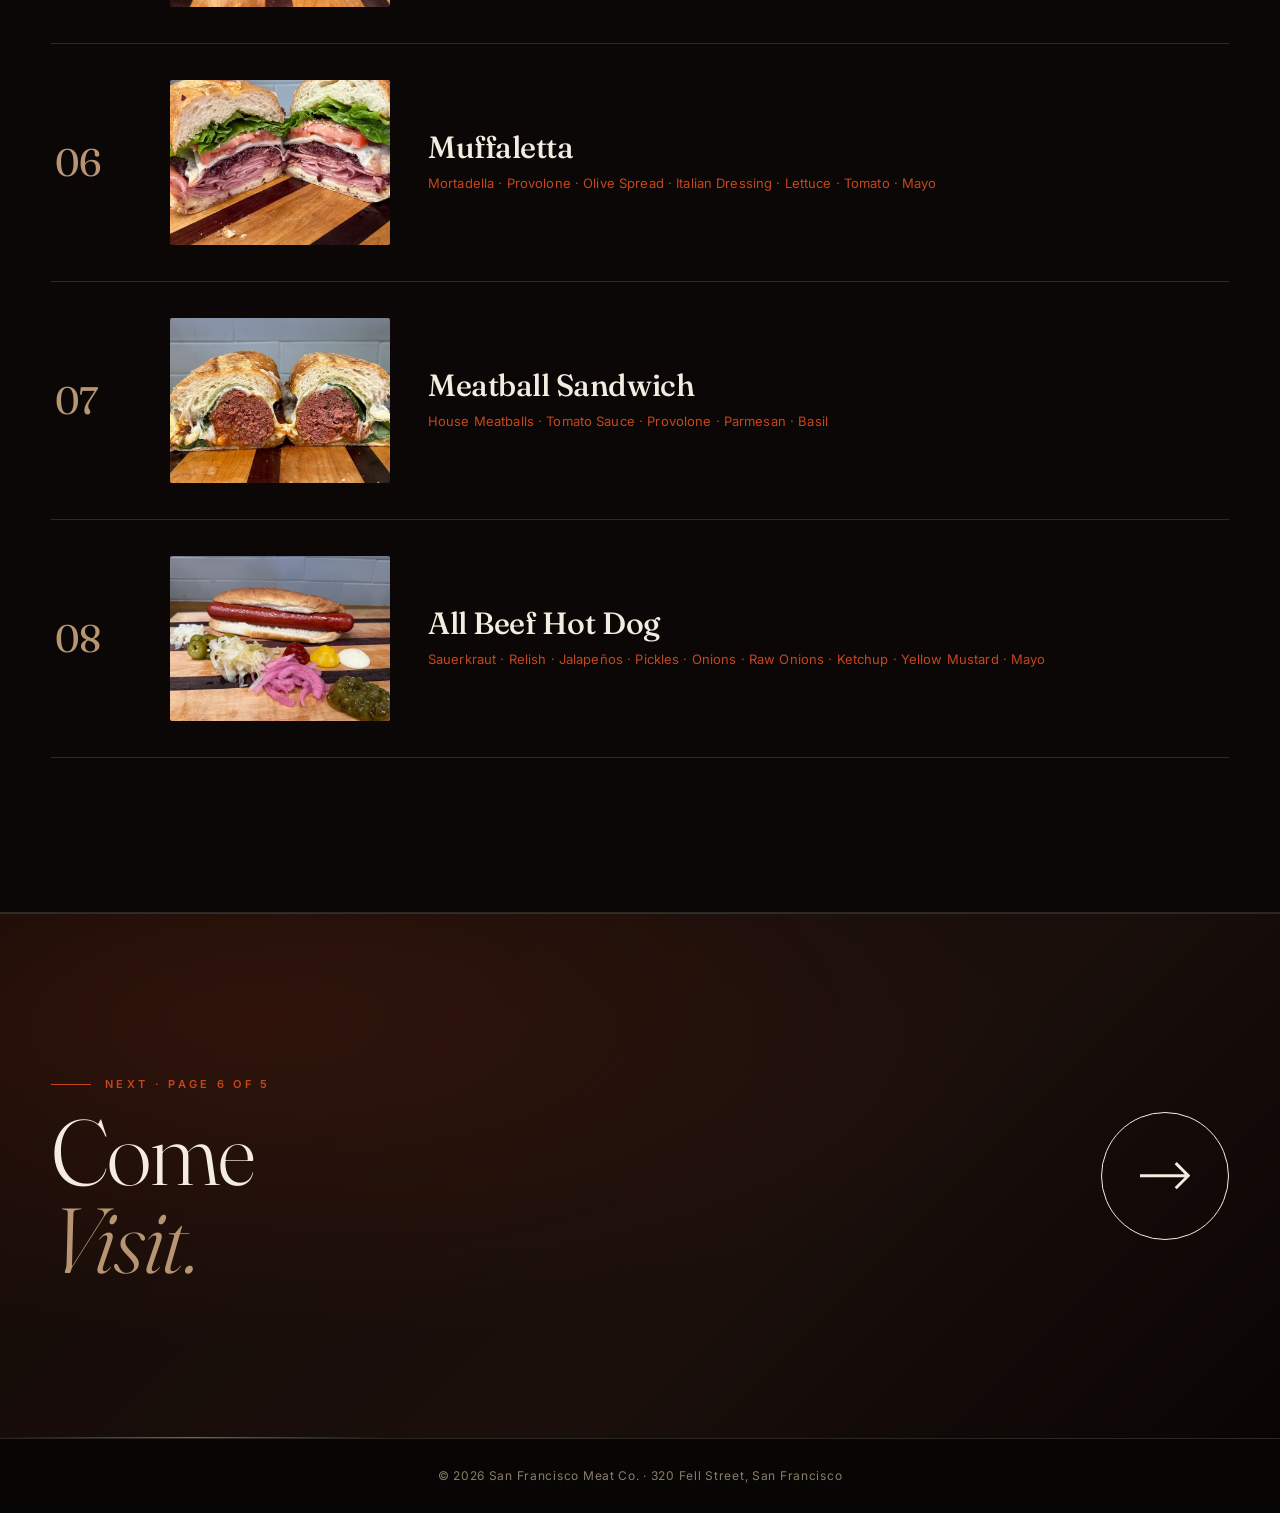
==== commit 29d24906: "feat(review): add 6th page — Reviews, with Yelp integration New page order: About → Review → Mission" ====
--- a/menu.html
+++ b/menu.html
@@ -23,6 +23,7 @@
   </a>
   <nav class="nav-links" aria-label="Primary">
     <a href="index.html"    data-page="index.html">About</a>
+    <a href="review.html"   data-page="review.html">Review</a>
     <a href="mission.html"  data-page="mission.html">Mission</a>
     <a href="services.html" data-page="services.html">Services</a>
     <a href="menu.html"     data-page="menu.html">Menu</a>
@@ -36,6 +37,7 @@
 <aside class="mobile-sheet" aria-hidden="true">
   <nav aria-label="Mobile">
     <a href="index.html"    data-page="index.html">About</a>
+    <a href="review.html"   data-page="review.html">Review</a>
     <a href="mission.html"  data-page="mission.html">Mission</a>
     <a href="services.html" data-page="services.html">Services</a>
     <a href="menu.html"     data-page="menu.html">Menu</a>
@@ -166,7 +168,7 @@
 <a class="next-page" href="visit.html" aria-label="Next: Visit">
   <div class="wrap next-page-inner">
     <div>
-      <span class="np-eyebrow">Next · Page 5 of 5</span>
+      <span class="np-eyebrow">Next · Page 6 of 5</span>
       <h2 style="margin-top:16px">Come<br/><em>Visit.</em></h2>
     </div>
     <div></div>
--- a/styles.css
+++ b/styles.css
@@ -1468,3 +1468,162 @@
   .sw-img{grid-column: 1 / -1; aspect-ratio: 16/9; margin-top:14px}
   .sw-num{grid-row:1}
 }
+
+/* ============ MERCATO DELIVERY BUTTON ============ */
+.mercato-wrap{
+  display:flex; justify-content:center;
+  margin-top:40px;
+}
+.mercato-btn{
+  display:inline-flex; align-items:center; gap:10px;
+  padding:14px 28px;
+  background:#199173;
+  color:#ffffff;
+  border-radius:999px;
+  font-family:var(--sans);
+  font-size:15px;
+  font-weight:500;
+  letter-spacing:.01em;
+  text-decoration:none;
+  box-shadow:0 6px 24px rgba(25,145,115,.25);
+  transition:background .3s var(--t), transform .3s var(--t), box-shadow .3s var(--t);
+}
+.mercato-btn:hover{
+  background:#15806a;
+  transform:translateY(-2px);
+  box-shadow:0 10px 32px rgba(25,145,115,.4);
+}
+.mercato-btn strong{
+  font-family:var(--serif);
+  font-weight:700;
+  font-style:italic;
+  font-size:17px;
+  letter-spacing:-.01em;
+  display:inline-flex; align-items:baseline;
+}
+.mercato-btn strong .dot{
+  font-style:normal;
+  margin-left:1px;
+}
+
+/* ============ REVIEWS PAGE ============ */
+.reviews-page{
+  position:relative;
+  background:#0a0706;
+  color:var(--paper);
+  padding:clamp(140px, 15vw, 200px) 0 clamp(80px, 10vw, 140px);
+  min-height:100vh;
+  overflow:hidden;
+  isolation:isolate;
+}
+.reviews-bg{
+  position:absolute; inset:0; z-index:-1;
+  background:
+    radial-gradient(ellipse 70% 50% at 50% 20%, rgba(199,70,28,.18), transparent 55%),
+    radial-gradient(ellipse 60% 50% at 10% 90%, rgba(90,26,26,.4), transparent 55%),
+    radial-gradient(ellipse 60% 50% at 90% 90%, rgba(90,26,26,.4), transparent 55%),
+    linear-gradient(135deg, #140a07 0%, #0a0504 60%);
+}
+.reviews-bg::after{
+  content:""; position:absolute; inset:0; opacity:.08; pointer-events:none;
+  background-image:url("data:image/svg+xml;utf8,<svg xmlns='http://www.w3.org/2000/svg' width='200' height='200'><filter id='n'><feTurbulence baseFrequency='.75' numOctaves='2'/><feColorMatrix values='0 0 0 0 1 0 0 0 0 1 0 0 0 0 1 0 0 0 .9 0'/></filter><rect width='100%' height='100%' filter='url(%23n)'/></svg>");
+  mix-blend-mode:overlay;
+}
+.reviews-title{
+  font-family:var(--serif); font-weight:400;
+  font-size:clamp(44px, 7vw, 92px);
+  letter-spacing:.04em;
+  line-height:1;
+  color:var(--paper);
+  text-transform:uppercase;
+  text-align:center;
+  margin:0 0 48px;
+}
+.yelp-summary{
+  display:flex; align-items:center; gap:16px;
+  justify-content:center;
+  padding:16px 24px;
+  background:transparent;
+  color:var(--paper);
+  text-decoration:none;
+  max-width:460px; margin:0 auto 56px;
+  transition:transform .3s var(--t);
+}
+.yelp-summary:hover{transform:scale(1.02)}
+.yelp-logo{width:44px; height:44px; display:block; flex-shrink:0}
+.yelp-logo svg{width:100%; height:100%}
+.yelp-rating{
+  font-family:var(--sans); font-weight:700;
+  font-size:28px; line-height:1;
+}
+.yelp-stars{display:inline-flex; align-items:center}
+.yelp-stars svg{width:100px; height:20px; display:block}
+.yelp-info{display:flex; flex-direction:column; gap:4px}
+.yelp-info strong{font-weight:600; font-size:16px; letter-spacing:.01em}
+.yelp-info span{font-size:14px; color:var(--bone)}
+
+/* review cards */
+.review-cards{
+  display:grid; grid-template-columns:repeat(3, 1fr);
+  gap:24px;
+  max-width:1100px; margin:0 auto;
+}
+.review-card{
+  background:#ffffff;
+  color:#1a1a1a;
+  padding:28px 24px 20px;
+  display:flex; flex-direction:column; align-items:center; text-align:center;
+  text-decoration:none;
+  position:relative;
+  transition:transform .3s var(--t), box-shadow .3s var(--t);
+  min-height:280px;
+}
+.review-card:hover{
+  transform:translateY(-4px);
+  box-shadow:0 20px 40px rgba(0,0,0,.4);
+}
+.rc-avatar{
+  width:62px; height:62px; border-radius:50%;
+  display:grid; place-items:center;
+  color:#fff;
+  font-family:var(--sans); font-size:28px; font-weight:600;
+  margin-bottom:12px;
+  overflow:hidden;
+}
+.rc-stars{margin-bottom:14px}
+.rc-stars svg{width:100px; height:18px; display:block}
+.rc-quote{
+  font-size:15px; line-height:1.5;
+  color:#2a2a2a;
+  margin:0 0 14px;
+  flex-grow:1;
+}
+.rc-link{
+  color:#d32323; font-weight:600;
+  font-size:14px;
+  margin-bottom:18px;
+  text-decoration:none;
+  display:inline-flex; align-items:center; gap:4px;
+}
+.review-card:hover .rc-link{text-decoration:underline}
+.rc-byline{
+  display:flex; align-items:center; gap:10px;
+  padding-top:14px;
+  width:100%;
+  border-top:1px solid #e5e5e5;
+  color:#555;
+  font-size:13px;
+  justify-content:flex-start;
+}
+.rc-y{width:20px; height:20px; flex-shrink:0}
+.rc-y svg{width:100%; height:100%; display:block}
+
+.reviews-cta{
+  display:flex; justify-content:center;
+  margin-top:56px;
+}
+
+@media (max-width: 900px){
+  .review-cards{grid-template-columns:1fr; max-width:420px}
+  .yelp-summary{flex-wrap:wrap; gap:12px}
+}
